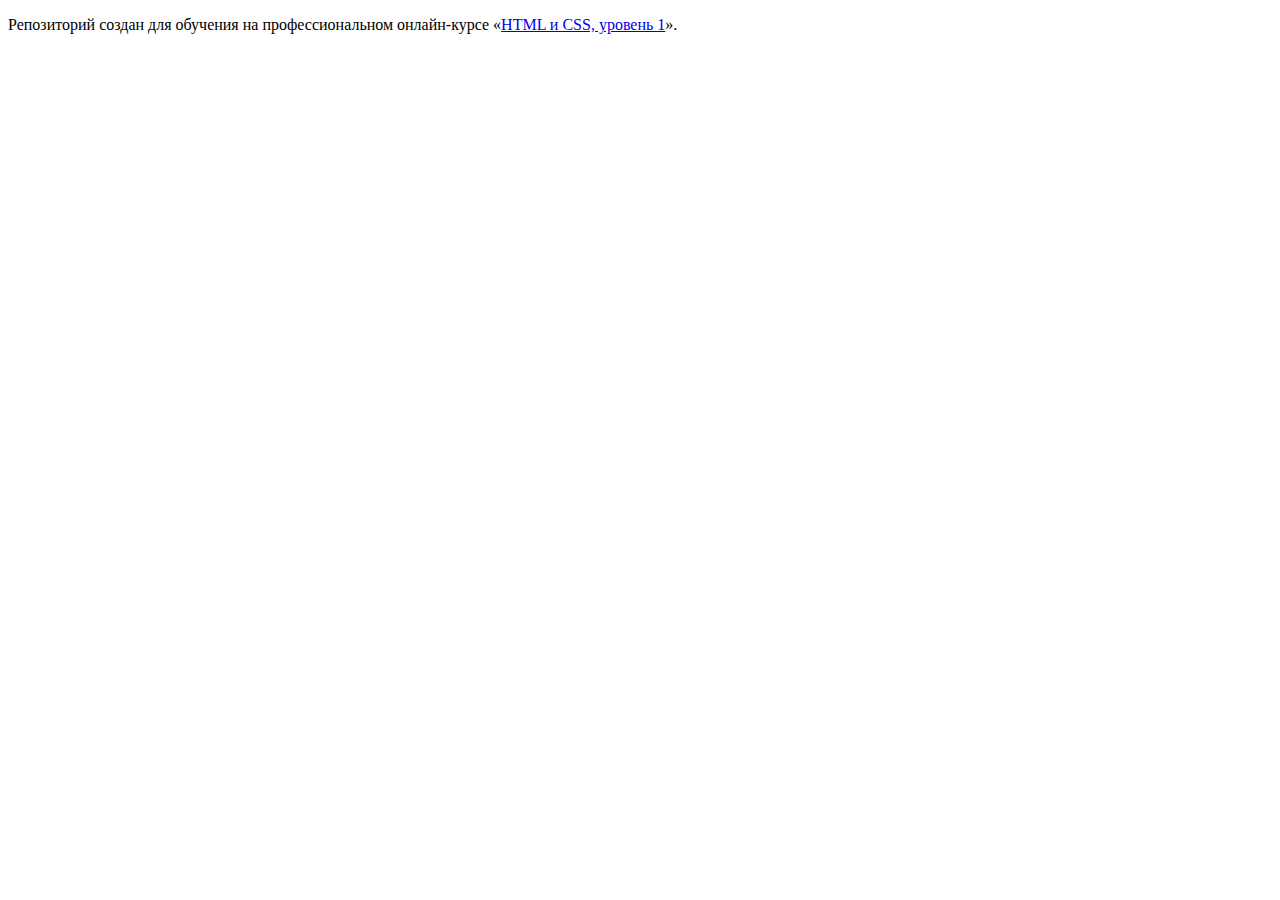
==== index.html @ 408b5caf ":hatching_chick:" ====
<!DOCTYPE html>
<html lang="ru">
  <head>
    <meta charset="utf-8">
    <title>HTML Academy: Глейси</title>
  </head>
  <body>

    <p>Репозиторий создан для обучения на профессиональном онлайн‑курсе «<a href="https://htmlacademy.ru/intensive/htmlcss">HTML и CSS, уровень 1</a>».</p>

  </body>
</html>
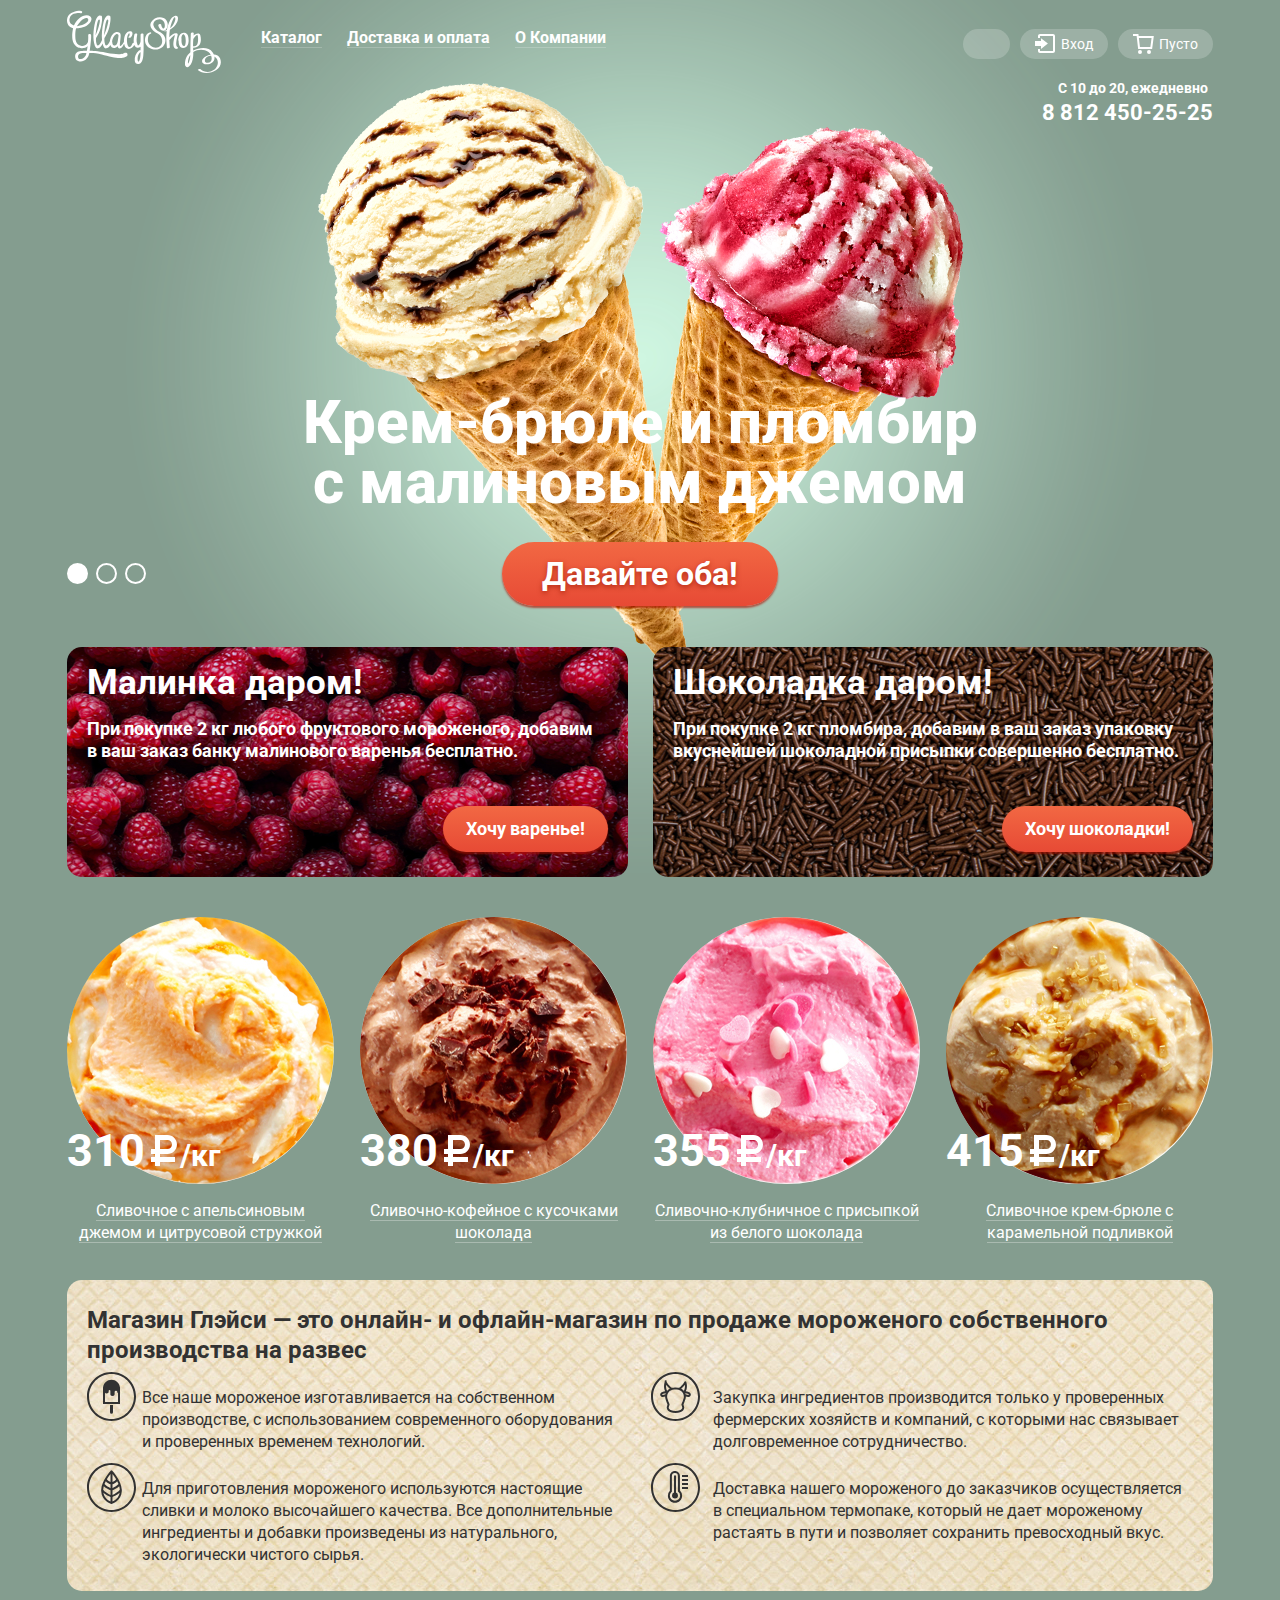
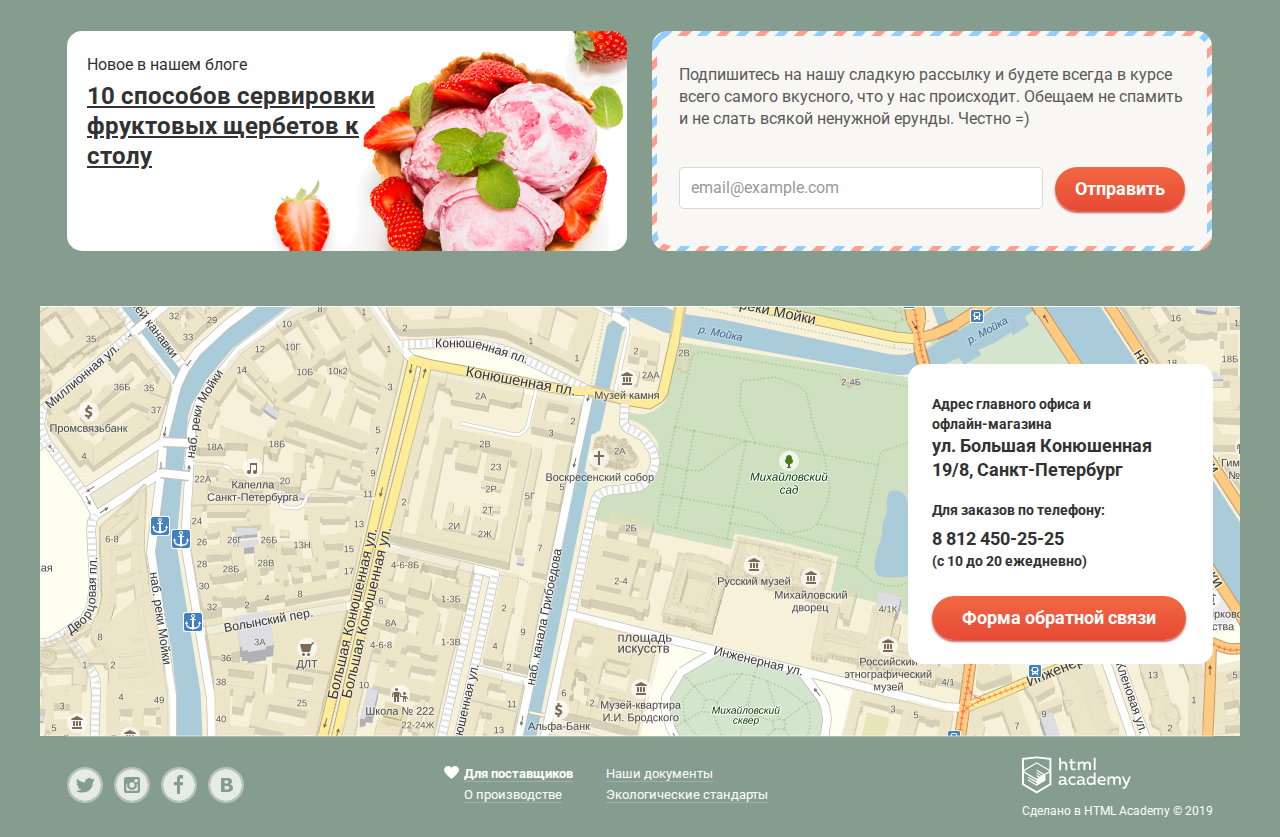
==== commit 79c42450: "Разметка и первичная стилизация главной страницы" ====
--- a/index.html
+++ b/index.html
@@ -3,10 +3,195 @@
   <head>
     <meta charset="utf-8">
     <title>HTML Academy: Глейси</title>
+    <link href="https://fonts.googleapis.com/css?family=Roboto:400,700&display=swap&subset=cyrillic-ext" rel="stylesheet">
+    <link href="css/normalize.css" rel="stylesheet">
+    <link href="css/style.css" rel="stylesheet">
   </head>
   <body>
-
-    <p>Репозиторий создан для обучения на профессиональном онлайн‑курсе «<a href="https://htmlacademy.ru/intensive/htmlcss">HTML и CSS, уровень 1</a>».</p>
-
+    <input class="visually-hidden" type="radio" id="product-1" name="toggle" checked>
+    <input class="visually-hidden" type="radio" id="product-2" name="toggle">
+    <input class="visually-hidden" type="radio" id="product-3" name="toggle">
+    <div class="site-wrapper">
+      <div class="container">
+        <header class="header">
+          <a href="#"><img src="img/logo.svg" width="154" height="64" alt="gllacy shop logo"></a>
+          <nav class="main-navigation">
+            <div class="menu-navigation">
+            <ul class="menu">
+              <li><a href="catalog.html">Каталог</a></li>
+              <li><a href="delivery.html">Доставка и оплата</a></li>
+              <li><a href="about.html">О Компании</a></li>
+            </ul>
+            </div>
+            <div class="user-navigation">
+              <ul class="user">
+                <li class="search"><a href="search.html"><svg xmlns="http://www.w3.org/2000/svg" xmlns:xlink="http://www.w3.org/1999/xlink" width="17" height="17" viewBox="0 0 17 17" fill="#ffffff><path d="M16.958 15.527L11.75 10.32A6.455 6.455 0 0 0 13 6.5 6.5 6.5 0 1 0 6.5 13a6.465 6.465 0 0 0 3.839-1.263l5.205 5.204 1.414-1.414zM6.5 11C4.019 11 2 8.981 2 6.5S4.019 2 6.5 2 11 4.019 11 6.5 8.981 11 6.5 11z"/></svg>
+                </a></li>
+                <li><a class="login" href="login.html"><svg xmlns="http://www.w3.org/2000/svg" xmlns:xlink="http://www.w3.org/1999/xlink" width="21" height="19" viewBox="0 0 21 19" fill="#ffffff"><path d="M6 14.875L12.917 9.5 6 4.125v2.917H-.042v4.917H6z"/><path d="M18 0H5C3.9 0 3 .9 3 2v2h2V2h13v15H5v-2H3v2c0 1.1.9 2 2 2h13c1.1 0 2-.9 2-2V2c0-1.1-.9-2-2-2z"/></svg>
+                  Вход</a></li>
+                <li><a class="cart" href="cart.html"><svg xmlns="http://www.w3.org/2000/svg" width="21" height="20" viewBox="0 0 21 20" fill="#ffffff"><path d="M5.657 2.031L5.422 0H0v2h3.64l1.5 13h13.988l1.699-12.969H5.657zM17.372 13H6.922L5.888 4.031h12.66L17.372 13z"/><circle cx="6.984" cy="18" r="2"/><circle cx="15.984" cy="18" r="2"/></svg>
+                  Пусто</a></li>
+              </ul>
+              <p class="header-time">C 10 до 20, ежедневно</p>
+              <a class="header-tel" href="tel:+78124502525">8 812 450-25-25</a>
+            </div>
+          </nav>
+        </header>
+        <main>
+        <section class="slider">
+          <h1 class="visually-hidden">Магазин мороженого</h1>
+          <div class="slider-controls">
+            <label for="product-1">Первый</label>
+            <label for="product-2">Второй</label>
+            <label for="product-3">Третий</label>
+          </div>
+          <ul class="slider-list">
+            <li class="slider-item slide" id="slide1">
+              <h3 class="slide-title">
+                Крем-брюле и пломбир с малиновым джемом
+              </h3>
+              <a class="button slider-button" href="#">Давайте оба!</a>
+            </li>
+            <li class="slider-item slide" id="slide2">
+              <h3 class="slide-title">
+                Шоколадный пломбир и лимонный сорбет
+              </h3>
+              <a class="button slider-button" href="#">Давайте оба!</a>
+            </li>
+            <li class="slider-item slide" id="slide3">
+              <h3 class="slide-title">
+                Пломбир с помадкой и клубничный щербет
+              </h3>
+              <a class="button slider-button" href="#">Давайте оба!</a>
+            </li>
+          </ul>
+        </section>
+          <section class="info-blocks">
+            <article class="block raspberry-promo">
+              <h2>Малинка даром!</h2>
+              <p>При покупке 2 кг любого фруктового мороженого, добавим в&nbsp;ваш заказ банку малинового варенья бесплатно.</p>
+              <a href="#" class="block-button">Хочу варенье!</a>
+            </article>
+            <article class="block chocolate-promo">
+              <h2>Шоколадка даром!</h2>
+              <p>При покупке 2 кг пломбира, добавим в&nbsp;ваш заказ упаковку вкуснейшей шоколадной присыпки совершенно бесплатно.</p>
+              <a href="#" class="block-button">Хочу шоколадки!</a>
+            </article>
+          </section>
+          <section>
+            <h2 class="visually-hidden">Популярное мороженое</h2>
+            <ul class="ice-card hits">
+              <li>
+                <img class="ice-cream" src="img/ice/orange.jpg" width="267" height="267" alt="Сливочное с апельсиновым джемом и цитрусовой стружкой">
+                <div class="item-price">
+                  <p class="price">310</p>
+                  <svg xmlns="http://www.w3.org/2000/svg" width="31" height="36" viewBox="0 0 31 36"><path fill="#ffffff" d="M11 21h7.451c5.247 0 9.5-4.253 9.5-9.5S23.698 2 18.451 2H6v14H2v5h4v3H2v5h4v4h5v-4h15v-5H11v-3zm0-14h7.451v-.03a4.53 4.53 0 0 1 0 9.06V16H11V7z"/></svg>
+                  <p class="measure">/кг</p>
+                </div>
+                <a href="orange.html">Сливочное с апельсиновым джемом и цитрусовой стружкой</a>
+              </li>
+              <li>
+                <img class="ice-cream" src="img/ice/chocolate.jpg" width="267" height="267" alt="Сливочно-кофейное с кусочками шоколада">
+                <div class="item-price">
+                  <p class="price">380</p>
+                  <svg xmlns="http://www.w3.org/2000/svg" width="31" height="36" viewBox="0 0 31 36"><path fill="#ffffff" d="M11 21h7.451c5.247 0 9.5-4.253 9.5-9.5S23.698 2 18.451 2H6v14H2v5h4v3H2v5h4v4h5v-4h15v-5H11v-3zm0-14h7.451v-.03a4.53 4.53 0 0 1 0 9.06V16H11V7z"/></svg>
+                  <p class="measure">/кг</p>
+                </div>
+                <a href="chocolate.html">Сливочно-кофейное с кусочками шоколада</a> 
+              </li>
+              <li>
+                <img class="ice-cream" src="img/ice/strawberry.jpg" width="267" height="267" alt="Сливочно-клубничное с присыпкой из белого шоколада">
+                <div class="item-price">
+                  <p class="price">355</p>
+                  <svg xmlns="http://www.w3.org/2000/svg" width="31" height="36" viewBox="0 0 31 36"><path fill="#ffffff" d="M11 21h7.451c5.247 0 9.5-4.253 9.5-9.5S23.698 2 18.451 2H6v14H2v5h4v3H2v5h4v4h5v-4h15v-5H11v-3zm0-14h7.451v-.03a4.53 4.53 0 0 1 0 9.06V16H11V7z"/></svg>
+                  <p class="measure">/кг</p>
+                </div>
+                <a href="strawberry.html">Сливочно-клубничное с присыпкой из белого шоколада</a>
+              </li>
+              <li>
+                <img class="ice-cream" src="img/ice/caramel.jpg" width="267" height="267" alt="Сливочное крем-брюле с карамельной подливкой">
+                <div class="item-price">
+                  <p class="price">415</p>
+                  <svg xmlns="http://www.w3.org/2000/svg" width="31" height="36" viewBox="0 0 31 36"><path fill="#ffffff" d="M11 21h7.451c5.247 0 9.5-4.253 9.5-9.5S23.698 2 18.451 2H6v14H2v5h4v3H2v5h4v4h5v-4h15v-5H11v-3zm0-14h7.451v-.03a4.53 4.53 0 0 1 0 9.06V16H11V7z"/></svg>
+                  <p class="measure">/кг</p>
+                </div>
+                <a href="caramel.html">Сливочное крем-брюле с карамельной подливкой</a>
+              </li>
+            </ul>
+          </section>
+          <section class="advantages">
+            <h2>Магазин Глэйси — это онлайн- и офлайн-магазин по продаже мороженого собственного производства на развес</h2>
+              <p class="production">Все наше мороженое изготавливается на собственном производстве, с использованием современного оборудования и&nbsp;проверенных временем технологий.</p>
+              <p class="farm">Закупка ингредиентов производится только у проверенных фермерских хозяйств и компаний, с которыми нас связывает долговременное сотрудничество.</p>
+              <p class="eco">Для приготовления мороженого используются настоящие сливки и молоко высочайшего качества. Все дополнительные ингредиенты и добавки произведены из натурального, экологически чистого сырья.</p>
+              <p class="delivery">Доставка нашего мороженого до заказчиков осуществляется в&nbsp;специальном термопаке, который не дает мороженому растаять в пути и позволяет сохранить превосходный вкус.</p>
+          </section>
+          <section class="info-blocks">
+            <article class="block service">
+              <p>Новое в нашем блоге</p>
+              <a href="how-to-serve.html">10 способов сервировки фруктовых щербетов к столу</a>
+            </article>
+            <article class="block mailing">
+              <div class="inner-mailing">
+                <p>Подпишитесь на нашу сладкую рассылку и будете всегда в курсе всего самого вкусного, что у нас происходит. Обещаем не спамить и не слать всякой ненужной ерунды. Честно =)</p>
+                <form class="mailing-form">
+                  <label for="email">
+                  <input id="email" placeholder="email@example.com" type="text" name="email">
+                  </label>
+                  <button class="mailing-button" type="submit">Отправить</button>
+                </form>
+              </div>
+            </article>
+          </section>
+          <section class="map-section">
+            <img class="map" src="img/map.jpg" width="1200" height="430" alt="Карта">
+            <div class="feedback">
+              <p class="contacts-info">Адрес главного офиса и офлайн-магазина</p>
+              <p class="contacts address">ул. Большая Конюшенная<br>19/8, Санкт-Петербург</p>
+              <p class="contacts-info"> Для заказов по телефону:</p>
+              <p class="contacts tel">8 812 450-25-25</p>
+              <p class="contacts-info time">(с 10 до 20 ежедневно)</p>
+              <button class="feedback-button" type="button">Форма обратной связи</button>
+            </div>
+          </section>
+        </main>
+        <footer class="footer">
+          <div class="footer-social">
+            <ul class="social-icons">
+              <li>
+                <a href="twitter.com/gllacy">
+                <svg xmlns="http://www.w3.org/2000/svg" width="32" height="32" viewBox="0 0 32 32"><path fill="#FFF" d="M16 0C7.164 0 0 7.164 0 16c0 8.837 7.164 16 16 16 8.837 0 16-7.163 16-16 0-8.836-7.163-16-16-16zm7.944 12.809c-.251 6.516-3.463 10.832-10.992 10.702h-.486c-.447 0-4.543-.443-5.344-1.823 2.479.19 4.247-.406 5.12-1.136-1.048-.289-2.923-.461-3.251-2.848.384.104.618.221 1.299.113-1.307-.824-2.758-1.519-2.679-3.643.311.317 1.164.518 1.46.457-.768-.233-2.149-3.244-.974-4.781 1.984 1.79 4.075 3.482 7.804 3.643.227-2.214 1.24-3.699 3.168-4.325 1.84-.479 3.255.26 3.901 1.138.737-.224 1.453-.466 2.193-.685-.004.833-.569 1.463-.935 1.709.747.165 1.423-.475 1.423-.475-.184.963-1.094 1.725-1.707 1.954z"/></svg>
+                </a></li>
+              <li>
+                <a href="instagram.com/gllacy">
+                <svg xmlns="http://www.w3.org/2000/svg" width="32" height="32" viewBox="0 0 32 32" fill="#FFF"><path d="M20.916 16a4.938 4.938 0 1 1-9.877 0c0-.394.051-.773.138-1.14h-.897v6.838h11.396V14.86h-.897c.086.367.137.746.137 1.14z"/><path d="M15.978 18.659c1.466 0 2.659-1.193 2.659-2.659s-1.193-2.659-2.659-2.659c-1.466 0-2.659 1.193-2.659 2.659s1.192 2.659 2.659 2.659zM18.637 10.302h3.039v3.039h-3.039z"/><path d="M16 0C7.164 0 0 7.164 0 16c0 8.837 7.164 16 16 16 8.837 0 16-7.163 16-16 0-8.836-7.163-16-16-16zm7.955 21.698a2.285 2.285 0 0 1-2.279 2.279H10.279A2.285 2.285 0 0 1 8 21.698V10.302a2.286 2.286 0 0 1 2.279-2.279h11.396a2.286 2.286 0 0 1 2.279 2.279v11.396z"/></svg>
+                </a></li>
+              <li>
+                <a href="facebook.com/gllacy">
+                <svg xmlns="http://www.w3.org/2000/svg" width="32" height="32" viewBox="0 0 32 32"><path fill="#FFF" d="M16 0C7.164 0 0 7.163 0 16s7.164 16 16 16c8.837 0 16-7.164 16-16S24.837 0 16 0zm4.062 9.455h-3.021v3.444h3.021v3.445h-3.021v8.61H14.02v-8.61H11v-3.445h3.021V9.455c0-1.902 1.353-3.445 3.021-3.445h3.021v3.445z"/></svg>
+                </a></li>
+              <li>
+                <a href="vk.com/c/gllacy">
+                <svg xmlns="http://www.w3.org/2000/svg" width="32" height="32" viewBox="0 0 32 32"><g fill="#FFF"><path d="M16.637 14.495c.402-.019.719-.082.951-.188.326-.145.54-.33.641-.559.101-.229.15-.496.15-.797 0-.232-.058-.465-.174-.697-.116-.232-.322-.405-.617-.517-.264-.1-.592-.155-.984-.165a76.242 76.242 0 0 0-1.652-.014h-.339v2.965h.565c.571 0 1.057-.009 1.459-.028zM18.118 17.084c-.282-.081-.672-.125-1.166-.132a127.97 127.97 0 0 0-1.55-.009h-.79v3.493h.264c1.014 0 1.74-.003 2.18-.009a3.2 3.2 0 0 0 1.212-.245c.377-.157.633-.364.774-.625s.214-.562.214-.9c0-.446-.088-.788-.261-1.03-.17-.241-.464-.423-.877-.543z"/><path d="M16 0C7.164 0 0 7.164 0 16c0 8.837 7.164 16 16 16 8.837 0 16-7.163 16-16 0-8.836-7.163-16-16-16zm6.602 20.531a3.73 3.73 0 0 1-1.124 1.327c-.552.415-1.161.71-1.823.886s-1.501.264-2.519.264h-6.121V8.987h5.443c1.13 0 1.957.038 2.48.113a5.126 5.126 0 0 1 1.561.5c.533.27.929.632 1.189 1.087.26.455.392.975.392 1.558 0 .678-.179 1.278-.536 1.795-.358.518-.863.92-1.517 1.208v.075c.917.182 1.642.559 2.179 1.13.537.571.807 1.325.807 2.261 0 .678-.138 1.283-.411 1.817z"/></g></svg>
+                </a></li>
+            </ul>
+          </div>
+          <div class="footer-menu">
+            <ul>
+              <li><a class="favourite" href="for-suppliers.html">Для поставщиков</a></li>
+              <li><a href="documents.html">Наши документы</a></li>
+              <li><a href="production.html">О производстве</a></li>
+              <li><a href="standards.html">Экологические стандарты</a></li>
+            </ul>
+          </div>
+          <div class="footer-copyright">
+            <a href="https://htmlacademy.ru/intensive/htmlcss">
+              <svg id="Layer_1" data-name="Layer 1" xmlns="http://www.w3.org/2000/svg" width="109" height="38" viewBox="0 0 108.08 36.85"><title>logo-htmlacademy-small1</title><path d="M44.61,26.88a2,2,0,0,0,.55-0.1v1.33a3.25,3.25,0,0,1-1.18.21,1.67,1.67,0,0,1-1.67-1,4.84,4.84,0,0,1-3.14,1.08c-1.51,0-2.91-.83-2.91-2.55,0-2.13,2-2.79,3.71-2.79a11.08,11.08,0,0,1,2.17.25v-0.3c0-1-.76-1.77-2.19-1.77a7.42,7.42,0,0,0-3,.64v-1.7a10.21,10.21,0,0,1,3.19-.55c2.36,0,3.81,1.12,3.81,3.65v3a0.54,0.54,0,0,0,.49.59h0.17Zm-6.44-1.13A1.35,1.35,0,0,0,39.63,27h0.11a3.39,3.39,0,0,0,2.41-1V24.58a9.72,9.72,0,0,0-1.81-.21c-1,0-2.16.33-2.16,1.38h0Zm12.36-6.11a5,5,0,0,1,2.57.64V22a4.08,4.08,0,0,0-2.3-.7,2.75,2.75,0,1,0,0,5.49,5,5,0,0,0,2.43-.64v1.71a6.27,6.27,0,0,1-2.76.57A4.21,4.21,0,0,1,46,24.51q0-.21,0-0.41a4.32,4.32,0,0,1,4.18-4.46h0.38Zm12.17,7.24a2,2,0,0,0,.55-0.1v1.33a3.25,3.25,0,0,1-1.18.21,1.67,1.67,0,0,1-1.67-1,4.84,4.84,0,0,1-3.14,1.08c-1.51,0-2.91-.83-2.91-2.55,0-2.13,2-2.79,3.71-2.79a11.08,11.08,0,0,1,2.17.25v-0.3c0-1-.76-1.77-2.19-1.77a7.42,7.42,0,0,0-3,.64v-1.7a10.21,10.21,0,0,1,3.19-.55c2.36,0,3.81,1.12,3.81,3.65v3a0.54,0.54,0,0,0,.49.59h0.17Zm-6.44-1.13A1.35,1.35,0,0,0,57.73,27h0.11a3.39,3.39,0,0,0,2.41-1V24.58a9.72,9.72,0,0,0-1.81-.21c-1.06,0-2.16.33-2.16,1.38h0ZM73,16V28.2H71.35V26.88a3.88,3.88,0,0,1-3.19,1.54,4.4,4.4,0,0,1,0-8.78,3.81,3.81,0,0,1,3,1.3V16H73Zm-4.53,5.22a2.76,2.76,0,1,0,0,5.52A2.86,2.86,0,0,0,71.15,25V23A2.91,2.91,0,0,0,68.49,21.27ZM79,19.64c3.31,0,4.46,2.68,3.92,5.09H76.7c0.21,1.5,1.67,2.11,3.19,2.11a6.11,6.11,0,0,0,2.64-.59v1.6a7.14,7.14,0,0,1-3,.57C77,28.42,74.78,27,74.78,24a4.18,4.18,0,0,1,4-4.39H79Zm0.09,1.54a2.28,2.28,0,0,0-2.44,2.1v0.06H81.3A2,2,0,0,0,79.13,21.18Zm5.73,7V19.87h1.65v1a3.81,3.81,0,0,1,2.78-1.27A2.86,2.86,0,0,1,91.89,21a4.12,4.12,0,0,1,2.91-1.33A3.06,3.06,0,0,1,98,23V28.2h-1.9V23.05a1.59,1.59,0,0,0-1.42-1.75H94.42a2.8,2.8,0,0,0-2.07,1.12V28.2h-1.9V23.05A1.59,1.59,0,0,0,89,21.31H88.8a3,3,0,0,0-2.21,1.29v5.63H84.86Zm21.31-8.33h1.9l-3.91,9.46c-0.9,2.17-2.09,2.86-3.35,2.86a4.76,4.76,0,0,1-1.1-.14V30.46a2.86,2.86,0,0,0,.85.12c0.9,0,1.58-.64,2.07-1.9l0.17-.42-4-8.4h2l2.86,6.29ZM38.73,1.46V6.22a3.81,3.81,0,0,1,2.7-1.14,3.25,3.25,0,0,1,3.44,3.4v5.15H43V8.72a1.81,1.81,0,0,0-1.61-2h-0.3a2.93,2.93,0,0,0-2.32,1.39v5.52h-1.9V1.46h1.9ZM49.94,2.31v3h3V6.91h-3v3.81c0,1.1.5,1.46,1.58,1.46a4.49,4.49,0,0,0,1.69-.33v1.6A6.8,6.8,0,0,1,51,13.8a2.55,2.55,0,0,1-2.86-2.74V6.89H46.58V5.26h1.5V2.74Zm5.4,11.31V5.28H57v1A3.81,3.81,0,0,1,59.77,5a2.86,2.86,0,0,1,2.6,1.33A4.12,4.12,0,0,1,65.28,5,3.06,3.06,0,0,1,68.44,8.4v5.21h-1.9V8.46a1.59,1.59,0,0,0-1.42-1.75H64.89a2.8,2.8,0,0,0-2.07,1.12v5.78h-1.9V8.46A1.59,1.59,0,0,0,59.5,6.71H59.27A3,3,0,0,0,57.06,8v5.63H55.34ZM71.17,1.45H73V13.6H71.17V1.45ZM14.71,0H14.55L0,1.54V28.21l14.55,8.66,14.55-8.66V1.54Zm12.5,27.1L14.55,34.64,1.9,27.12V16.18l12.59,7.5V25L5.86,19.9v1.31l8.68,5.21v1.39L5.87,22.65V24l8.68,5.21,8.75-5.24V18.31L27.2,16V27.12Zm0-12.53-3.48,2-1.6,1L14.51,13v1.31L21,18.23H21l-0.14.09-1,.54-5.37-3.2V17l4.24,2.52-1,.67-3.2-1.9v1.31l2.1,1.24L14.5,22.1,2,14.65,14.51,7.11Zm0-1.32L14.49,5.76,1.91,13.25v-10L14.56,1.92,27.21,3.25v10h0Z" transform="translate(0 -0.02)" fill="#fff"/></svg>
+            </a>
+            <p>Сделано в HTML Academy © 2019</p>
+          </div>
+        </footer>
+      </div>
+    </div>
   </body>
 </html>
--- a/css/style.css
+++ b/css/style.css
@@ -0,0 +1,624 @@
+body {
+    margin: 0;
+    padding: 0;
+    font-family: "Roboto", Arial, sans-serif;
+    font-size: 16px;
+    line-height: 18px;
+    font-weight: 400;
+    color: #ffffff;
+    box-sizing: border-box;
+}
+.visually-hidden {
+    position: absolute;
+    clip: rect(0 0 0 0);
+    width: 1px;
+    height: 1px;
+    margin: -1px;
+}
+a {
+    text-decoration: none;
+}
+.site-wrapper {
+    box-sizing: border-box;
+    position: relative;
+    min-width: 1200px;
+    margin: 0 auto;
+    padding: 0 27px;
+    background-color: #849d8f;
+    background-image: url("../img/main-ice.png");
+    background-repeat: no-repeat;
+    background-position: top center;
+    transition: background-image 0.5s ease, background-color 0.5s ease;
+}
+.site-wrapper::before,
+.site-wrapper::after {
+  content: "";
+  visibility: hidden;
+}
+
+.site-wrapper::before {
+  background-image: url("img/second-ice.png");
+}
+
+.site-wrapper::after {
+  background-image: url("img/third-ice.png");
+}
+/* Слайдер */
+.container {
+    width: 1146px;
+    margin: 0 auto;
+    padding: 0 20px;
+}
+.slider {
+    position: relative;
+    padding-top: 265px;
+    padding-bottom: 41px;
+    text-align: center;
+    color: #ffffff;
+}
+.slider-list {
+    margin: 0;
+    padding: 0;
+    list-style: none;
+}
+.slide-title {
+    width: 700px;
+    margin: 0 auto;
+    margin-bottom: 29px;
+    font-size: 60px;
+    line-height: 60px;
+    font-weight: 800;
+}
+.slider-button {
+    vertical-align: top;
+    display: inline-block;
+    font-size: 32px;
+    line-height: 44px;
+    font-weight: bold;
+    text-align: center;
+    color: #ffffff;
+    text-decoration: none;
+    text-shadow: 0 2px 5px rgba(160, 32, 11, 0.76);
+    background: #f26843;
+    background: linear-gradient(#F26843, #E74A35);
+    border: none;
+    border-radius: 50px;
+    padding: 10px 40px;
+    box-shadow: 0 2px 2px rgba(172, 16, 0, 0.64);
+    cursor: pointer;
+}
+.slider-button:hover,
+.slider-button:focus {
+    background: linear-gradient(to bottom, #f58669 0%, #ec6f5e 100%);
+    box-shadow: 0 2px 2px rgba(172, 16, 0, 1);
+}
+.slider-button:active {
+    background: linear-gradient(to bottom, #d84732 0%, #e1613e 100%);
+    box-shadow: inset 0 2px 2px rgba(172, 16, 0, 1);
+}
+.slider-controls {
+    position: absolute;
+    bottom: 63px;
+    left: 0;
+    z-index: 20;    
+    font-size: 0;
+}
+.slider-controls label {
+    display: inline-block;
+    width: 17px;
+    height: 17px;
+    margin-right: 8px;
+    vertical-align: top;
+    background-color: transparent;
+    border: 2px solid #ffffff;
+    border-radius: 50%;
+    cursor: pointer;
+}
+.slide {
+    display: none;
+}
+#product-1:checked ~ .site-wrapper #slide1,
+#product-2:checked ~ .site-wrapper #slide2,
+#product-3:checked ~ .site-wrapper #slide3 {
+  display: block;
+}
+#product-1:checked ~ .site-wrapper label[for="product-1"],
+#product-2:checked ~ .site-wrapper label[for="product-2"],
+#product-3:checked ~ .site-wrapper label[for="product-3"] {
+  background-color: #ffffff;
+}
+#product-1:checked ~ .site-wrapper {
+    background-color: #849d8f;
+    background-image: url("../img/main-ice.png");
+}
+  
+#product-2:checked ~ .site-wrapper {
+    background-color: #8996a6;
+    background-image: url("../img/second-ice.png");
+}
+  
+#product-3:checked ~ .site-wrapper {
+    background-color: #9d8b84;
+    background-image: url("../img/third-ice.png");
+}
+/*Шапка*/
+.header {
+    display: flex;
+    min-height: 118px;
+    padding-top: 10px;
+}
+.main-navigation {
+    display: flex;
+    width: 100%;
+    font-weight: bold;
+    padding-top: 3px;
+}
+.menu,
+.user {
+    display: flex;
+    list-style: none;
+}
+.user-navigation {
+    display: flex;
+    margin-left: auto;
+    flex-direction: column;
+    align-items: flex-end;
+}
+.menu li {
+    margin-right: 25px;
+}
+.menu a {
+    color: #ffffff;
+    border-bottom: 1px solid rgba(255, 255, 255, 0.2);
+}
+.user a {
+    display: flex;
+    align-items: center;
+    color: #ffffff;
+}
+.user li {
+    font-weight: normal;
+    font-size: 14px;
+    line-height: 16px;
+    background-color: rgba(255, 255, 255, 0.2);
+    padding: 5px 15px;
+    border-radius: 20px;
+    margin-left: 10px;
+}
+.search li {
+    padding: 7px;
+}
+.cart svg,
+.login svg {
+    padding-right: 5px;
+}
+.header-time {
+    font-size: 14px;
+    line-height: 16px;
+    margin: 5px;
+}
+.header-tel {
+    color: #ffffff;
+    font-size: 22px;
+    line-height: 24px;
+}
+
+/*Содержимое*/
+.info-blocks {
+    display: flex;
+    margin-bottom: 40px;
+}
+.block {
+    position: relative;
+    width: 560px;
+    min-height: 195px;
+    border-radius: 15px;
+}
+.block:not(:last-child) {
+    margin-right: 25px;
+}
+.raspberry-promo,
+.chocolate-promo {
+    font-size: 18px;
+    line-height: 22px;
+    font-weight: bold;
+    padding: 20px;
+    padding-top: 15px;
+}
+.raspberry-promo h2,
+.chocolate-promo h2 {
+    font-size: 35px;
+    line-height: 41px;
+    margin-top: 0;
+    margin-bottom: 15px;
+}
+.raspberry-promo {
+    background: url("../img/bg-raspberry.jpg") no-repeat center;
+}
+.chocolate-promo {
+    background: url("../img/bg-chocolate.jpg") no-repeat center;
+}
+.raspberry-promo p,
+.chocolate-promo p {
+    margin-top: 0;
+}
+.block-button {
+    position: absolute;
+    display: inline-block;
+    right: 20px;
+    bottom: 25px;
+    font-size: 18px;
+    line-height: 24px;
+    color: #ffffff;
+    background: linear-gradient(#F26843, #E74A35);
+    border: none;
+    border-radius: 50px;
+    padding: 11px 23px;
+    box-shadow: 0 2px 2px rgba(172, 16, 0, 0.64);
+}
+.mailing-button {
+    font-size: 18px;
+    line-height: 24px;
+    font-weight: bold;
+    color: #ffffff;
+    background: linear-gradient(#F26843, #E74A35);
+    border: none;
+    border-radius: 50px;
+    padding: 10px 20px;
+    box-shadow: 0 2px 2px rgba(172, 16, 0, 0.64);   
+}
+.block-button:hover,
+.block-button:focus,
+.mailing-button:hover,
+.mailing-button:focus {
+    background: linear-gradient(rgba(255, 255, 255, 0.2), rgba(255, 255, 255, 0.2)),
+    linear-gradient(#E74A35, #F26843);
+    box-shadow: 0px 2px 2px #AC1000;
+}
+.block-button:active,
+.mailing-button:active {
+    background: linear-gradient(rgba(0, 0, 0, 0.07), rgba(0, 0, 0, 0.07)), 
+    linear-gradient(0deg, #F26843 0%, #E74A35 100%);;
+    box-shadow: inset 0px 2px 2px #942718;
+}
+.advantages {
+    display: flex;
+    justify-content: space-between;
+    flex-wrap: wrap;
+    width: 100%;
+    min-height: 305px;
+    background: url("../img/bg-waffle.jpg") center;
+    color: #323232;
+    border-radius: 15px;
+    padding: 25px 20px;
+    margin-bottom: 40px;
+    box-sizing: border-box;
+}
+.advantages h2 {
+    font-size: 24px;
+    line-height: 30px;
+    margin: 0;
+    margin-bottom: 22px;
+}
+.advantages p {
+    position: relative;
+    font-size: 16px;
+    line-height: 22px;
+    width: 480px;
+    padding-left: 55px;
+    margin: 0;
+    margin-bottom: 25px;
+}
+.advantages p:nth-last-child(1),
+.advantages p:nth-last-child(2) {
+    margin: 0;
+}
+.production::before {
+    position: absolute;
+    content: "";
+    background-image: url("../img/ice-cream.svg");
+    background-repeat: no-repeat;
+    width: 49px;
+    height: 49px;
+    left: 0;
+    top: -15px;
+}
+.eco::before {
+    position: absolute;
+    content: "";
+    background-image: url("../img/eco.svg");
+    background-repeat: no-repeat;
+    width: 49px;
+    height: 49px;
+    left: 0;
+    top: -15px;
+}
+.farm::before {
+    position: absolute;
+    content: "";
+    background-image: url("../img/cow.svg");
+    background-repeat: no-repeat;
+    width: 49px;
+    height: 49px;
+    left: -7px;
+    top: -15px;
+}
+.delivery::before {
+    position: absolute;
+    content: "";
+    background-image: url("../img/thermometer.svg");
+    background-repeat: no-repeat;
+    width: 49px;
+    height: 49px;
+    left: -7px;
+    top: -15px;
+}
+.service { 
+    box-sizing: border-box;
+    background: url("../img/bg-strawberry.jpg") no-repeat; 
+    background-position: -27px -225px;
+    background-color: #ffffff;
+    color: #323232;
+    padding: 25px 20px;
+    min-height: 220px;
+}
+.service p {
+    margin: 0;
+    margin-bottom: 7px;
+}
+.service a {
+    display: inline-block;
+    width: 300px;
+    font-size: 24px;
+    line-height: 30px;
+    font-weight: bold;
+    color: #323232;
+    text-decoration: underline;
+}
+.service a:hover,
+.service a:focus,
+.service a:active,
+.ice-card a:hover,
+.ice-card a:active,
+.ice-card a:focus {
+    color: #FFBC9E;
+    border-bottom: 1px solid rgba(249, 172, 159, 0.3);
+}
+.mailing {
+    position: relative;
+    color: #5a5a5a;
+    background-color: #F8F7F4;
+    background: url("../img/bg-post.png") no-repeat;
+    border-radius: 15px;
+    min-height: 220px;
+}
+.inner-mailing {
+    box-sizing: border-box;
+    position: absolute;
+    background-color: #F8F7F4;
+    margin: 5px;
+    border-radius: 15px;
+    min-height: 210px;
+    padding: 28px 22px;
+}
+.inner-mailing p {
+    margin: 0;
+    line-height: 22px;
+}
+.mailing-form {
+    display: flex;
+    justify-content: space-between;
+    margin-top: 37px;
+}
+.mailing-form input {
+    color: #323232;
+    font-weight: bold;
+    padding: 12px;
+    width: 340px;
+    border-radius: 5px;
+    border: none;
+    box-shadow: inset 0 0 0 1px rgba(178, 178, 178, 0.52);
+}
+.mailing-form input:hover {
+    border: none;
+    box-shadow: inset 0 0 0 2px rgba(154, 154, 154, 0.52);
+}
+.mailing-form input:focus,
+.mailing-form input:active {
+    border: none;
+    outline: none;
+    box-shadow: inset 0 0 0 2px rgba(46, 136, 228, 0.52);
+}
+input::-webkit-input-placeholder {
+    color: #999999;
+    font-weight: normal;
+}
+.map-section {
+    position: relative;
+    padding-top: 15px;
+}
+.map {
+    display: block;
+    position: relative;
+    padding: 0;
+    margin: 0;
+    left: 50%;
+    transform: translate(-50%);
+}
+.feedback {
+    box-sizing: border-box;
+    position: absolute;
+    right: 0;
+    top: 50%;
+    transform: translateY(-50%);
+    margin: 0;
+    width: 305px;
+    min-height: 300px;
+    padding: 12px 24px;
+    color: #323232;
+    background-color: #ffffff;
+    border-radius: 15px;
+    font-size: 14px;
+    line-height: 20px;
+    font-weight: bold;
+}
+.contacts {
+    font-size: 18px;
+    line-height: 24px;
+    margin: 0;
+    padding: 0;
+}
+.contacts-info {
+    width: 180px;
+    margin: 0;
+    padding: 0;
+    padding-top: 18px;
+}
+.tel {
+    padding-top: 7px;
+}
+.time {
+    padding-top: 0;
+}
+.feedback-button {
+    font-size: 18px;
+    line-height: 24px;
+    font-weight: bold;
+    color: #ffffff;
+    background: linear-gradient(#F26843, #E74A35);
+    border: none;
+    border-radius: 50px;
+    padding: 10px 30px;
+    margin-top: 25px;
+    box-shadow: 0 2px 2px rgba(172, 16, 0, 0.64);
+}
+.feedback-button:hover,
+.feedback-button:focus {
+    background: linear-gradient(rgba(255, 255, 255, 0.2), rgba(255, 255, 255, 0.2)),
+    linear-gradient(#E74A35, #F26843);
+    box-shadow: 0px 2px 2px #AC1000;
+}
+.feedback-button:active {
+    background: linear-gradient(rgba(0, 0, 0, 0.07), rgba(0, 0, 0, 0.07)), 
+    linear-gradient(0deg, #F26843 0%, #E74A35 100%);;
+    box-shadow: inset 0px 2px 2px #942718;
+}
+
+/* Каталог  */
+.ice-card {
+    list-style: none;
+    padding: 0;
+    margin: 0;
+    display: flex;
+    flex-wrap: wrap;
+    justify-content: space-between;
+}
+.ice-card a {
+    font-size: 16px;
+    line-height: 22px;
+    color: #ffffff;
+    border-bottom: 1px solid rgba(255, 255, 255, 0.3);
+}
+.ice-card li {
+    width: 267px;
+    text-align: center;
+}
+.ice-card img {
+    border-radius: 50%;
+    margin-bottom: 12px;
+}
+.hits li {
+    position: relative;
+    margin-bottom: 36px;
+}
+.item-price {
+    position: absolute;
+    display: flex;
+    align-items: baseline;
+    top: 180px;
+    left: 0;
+}
+.item-price svg {
+    align-self: center;
+}
+.price {
+    font-size: 45px;
+    font-weight: bold;
+    padding-right: 4px;
+}
+.measure {
+    font-size: 30px;
+    font-weight: bold;
+}
+/*Футер*/
+.footer {
+    min-height: 100px;
+    display: flex;
+    justify-content: space-between;
+    align-items: center;
+    border-top: 1px solid rgba(255, 255, 255, 0.3); 
+}
+.footer-social ul {
+    display: flex;
+    list-style: none;
+    padding: 0;
+    margin: 0;
+}
+.footer-social li {
+    margin-right: 11px;
+}
+.footer-social svg {
+    opacity: 0.8;
+    border: 2px solid rgba(255, 255, 255, 0.5);
+    border-radius: 50%;
+}
+.footer-menu { 
+    width: 350px;
+}
+.footer-menu ul {
+    display: flex;
+    flex-wrap: wrap;
+    list-style: none;
+    padding: 0;
+    margin: 0;
+}
+.footer-menu li {
+    min-width: 140px;
+    font-size: 13px;
+    line-height: 16px;
+    padding-right: 2px;
+    padding-bottom: 5px;
+}
+.footer-menu a {   
+    color: #ffffff;
+    border-bottom: 1px solid rgba(255, 255, 255, 0.2);
+}
+.footer-menu a:hover,
+.footer-menu a:active,
+.footer-menu a:focus {
+    color: #FFBC9E;
+    border-bottom: 1px solid rgba(249, 172, 159, 0.3);
+}
+.favourite {
+    position: relative;
+    font-weight: bold;
+}
+.favourite::before {
+    position: absolute;
+    content: "";
+    width: 15px;
+    height: 13px;
+    background: url("../img/heart.svg") no-repeat;
+    top: 0;
+    left: -20px;
+}
+.footer-copyright {
+    display: flex;
+    flex-direction: column;
+}
+.footer-copyright p {
+    font-size: 12px;
+    line-height: 16px;
+    margin: 0;
+    margin-top: 5px;
+}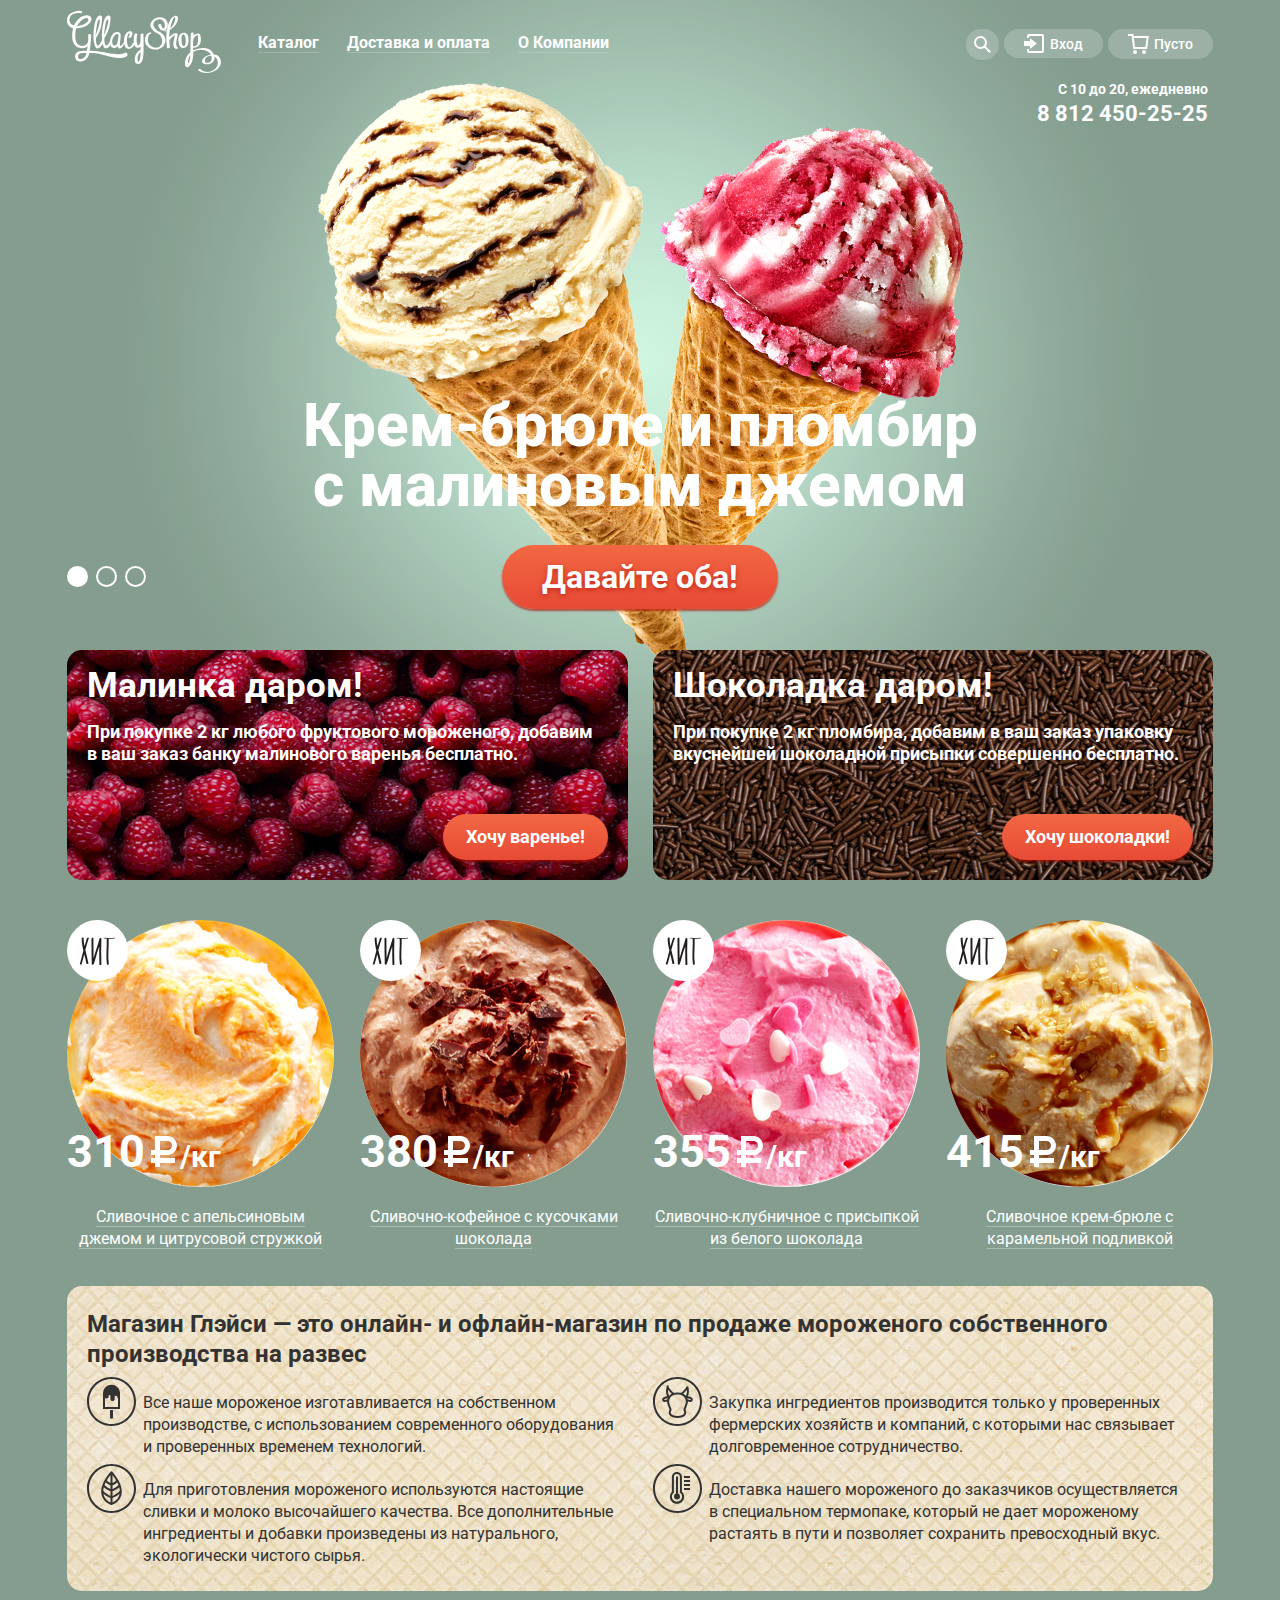
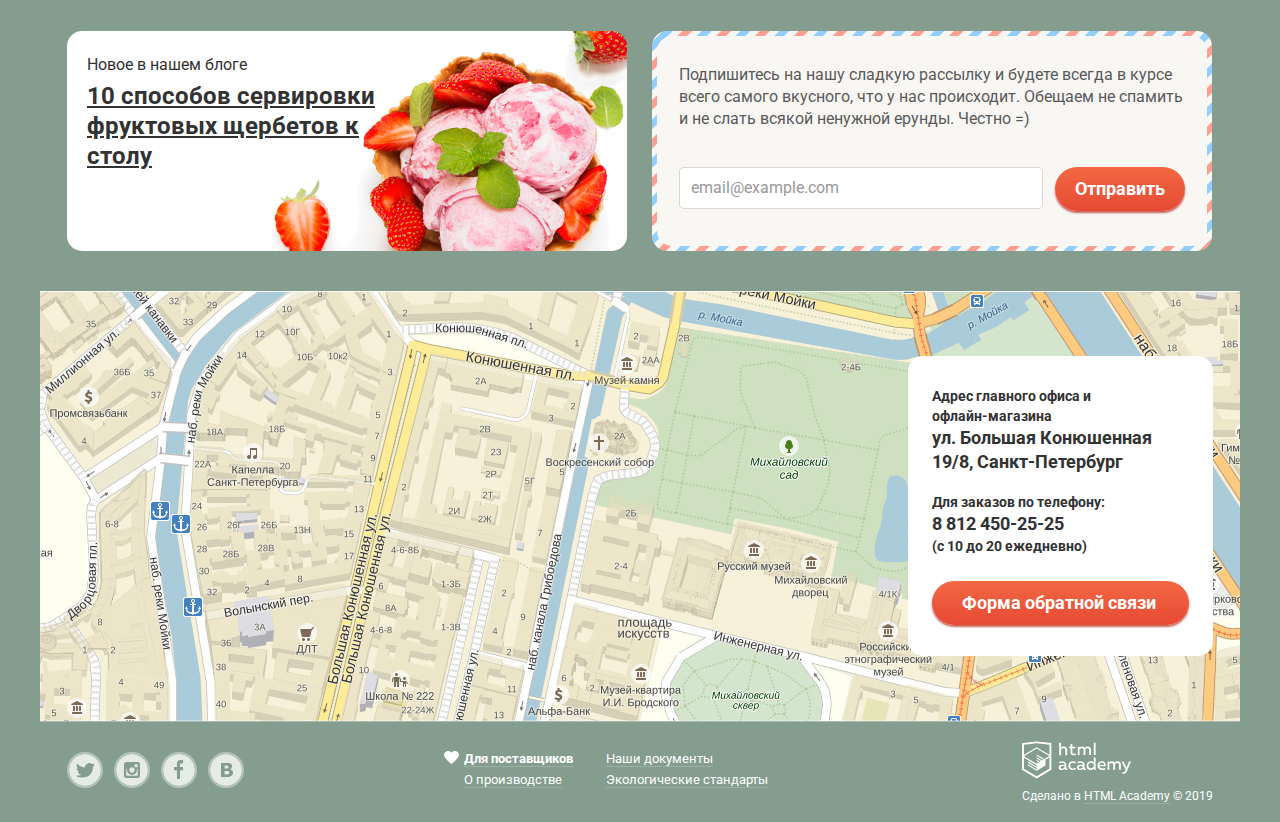
==== commit 724f2a92: "Разметка, оживление" ====
--- a/index.html
+++ b/index.html
@@ -14,26 +14,36 @@
     <div class="site-wrapper">
       <div class="container">
         <header class="header">
-          <a href="#"><img src="img/logo.svg" width="154" height="64" alt="gllacy shop logo"></a>
+          <a class="header-logo" href="#"><img src="img/logo.svg" width="154" height="64" alt="gllacy shop logo"></a>
           <nav class="main-navigation">
-            <div class="menu-navigation">
             <ul class="menu">
-              <li><a href="catalog.html">Каталог</a></li>
-              <li><a href="delivery.html">Доставка и оплата</a></li>
-              <li><a href="about.html">О Компании</a></li>
-            </ul>
-            </div>
+              <li class="menu-menu-item"><a href="catalog.html">Каталог</a>
+                <!--<ul class="submenu">
+                  <li><a href="#">Новинки</a></li>
+                  <li><a href="#">Сливочное</a></li>
+                  <li><a href="#">Щербеты</a></li>
+                  <li><a href="#">Фруктовый лед</a></li>
+                  <li><a href="#">Мелорин</a></li>
+                </ul>-->
+              </li>
+              <li class="menu-menu-item"><a href="delivery.html">Доставка и оплата</a></li>
+              <li class="menu-menu-item"><a href="about.html">О Компании</a></li>
+            </ul>
             <div class="user-navigation">
               <ul class="user">
-                <li class="search"><a href="search.html"><svg xmlns="http://www.w3.org/2000/svg" xmlns:xlink="http://www.w3.org/1999/xlink" width="17" height="17" viewBox="0 0 17 17" fill="#ffffff><path d="M16.958 15.527L11.75 10.32A6.455 6.455 0 0 0 13 6.5 6.5 6.5 0 1 0 6.5 13a6.465 6.465 0 0 0 3.839-1.263l5.205 5.204 1.414-1.414zM6.5 11C4.019 11 2 8.981 2 6.5S4.019 2 6.5 2 11 4.019 11 6.5 8.981 11 6.5 11z"/></svg>
-                </a></li>
-                <li><a class="login" href="login.html"><svg xmlns="http://www.w3.org/2000/svg" xmlns:xlink="http://www.w3.org/1999/xlink" width="21" height="19" viewBox="0 0 21 19" fill="#ffffff"><path d="M6 14.875L12.917 9.5 6 4.125v2.917H-.042v4.917H6z"/><path d="M18 0H5C3.9 0 3 .9 3 2v2h2V2h13v15H5v-2H3v2c0 1.1.9 2 2 2h13c1.1 0 2-.9 2-2V2c0-1.1-.9-2-2-2z"/></svg>
-                  Вход</a></li>
-                <li><a class="cart" href="cart.html"><svg xmlns="http://www.w3.org/2000/svg" width="21" height="20" viewBox="0 0 21 20" fill="#ffffff"><path d="M5.657 2.031L5.422 0H0v2h3.64l1.5 13h13.988l1.699-12.969H5.657zM17.372 13H6.922L5.888 4.031h12.66L17.372 13z"/><circle cx="6.984" cy="18" r="2"/><circle cx="15.984" cy="18" r="2"/></svg>
-                  Пусто</a></li>
+                <li><button class="user-menu-item search" type="button">
+                  <svg xmlns="http://www.w3.org/2000/svg" xmlns:xlink="http://www.w3.org/1999/xlink" width="17" height="17" viewBox="0 0 17 17"><path fill="#fff" d="M16.958 15.527L11.75 10.32A6.455 6.455 0 0 0 13 6.5 6.5 6.5 0 1 0 6.5 13a6.465 6.465 0 0 0 3.839-1.263l5.205 5.204 1.414-1.414zM6.5 11C4.019 11 2 8.981 2 6.5S4.019 2 6.5 2 11 4.019 11 6.5 8.981 11 6.5 11z"/></svg>
+                </button></li>
+                <li><button class="user-menu-item" type="button">
+                  <svg class="login-icon" xmlns="http://www.w3.org/2000/svg" xmlns:xlink="http://www.w3.org/1999/xlink" width="21" height="19" viewBox="0 0 21 19" fill="#ffffff"><path d="M6 14.875L12.917 9.5 6 4.125v2.917H-.042v4.917H6z"/><path d="M18 0H5C3.9 0 3 .9 3 2v2h2V2h13v15H5v-2H3v2c0 1.1.9 2 2 2h13c1.1 0 2-.9 2-2V2c0-1.1-.9-2-2-2z"/></svg>
+                  Вход</button></li>
+                <li><button class="user-menu-item" type="button">
+                  <svg class="cart-icon" xmlns="http://www.w3.org/2000/svg" fill="#ffffff" width="21" height="20" viewBox="0 0 21 20"><path d="M5.657 2.031L5.422 0H0v2h3.64l1.5 13h13.988l1.699-12.969H5.657zM17.372 13H6.922L5.888 4.031h12.66L17.372 13z"/><circle cx="6.984" cy="18" r="2"/><circle cx="15.984" cy="18" r="2"/></svg>
+                  Пусто</button></li>
               </ul>
-              <p class="header-time">C 10 до 20, ежедневно</p>
+              <p class="header-time">C 10 до 20, ежедневно
               <a class="header-tel" href="tel:+78124502525">8 812 450-25-25</a>
+              </p>
             </div>
           </nav>
         </header>
@@ -70,12 +80,12 @@
             <article class="block raspberry-promo">
               <h2>Малинка даром!</h2>
               <p>При покупке 2 кг любого фруктового мороженого, добавим в&nbsp;ваш заказ банку малинового варенья бесплатно.</p>
-              <a href="#" class="block-button">Хочу варенье!</a>
+              <a href="#" class="button block-button">Хочу варенье!</a>
             </article>
             <article class="block chocolate-promo">
               <h2>Шоколадка даром!</h2>
               <p>При покупке 2 кг пломбира, добавим в&nbsp;ваш заказ упаковку вкуснейшей шоколадной присыпки совершенно бесплатно.</p>
-              <a href="#" class="block-button">Хочу шоколадки!</a>
+              <a href="#" class="button block-button">Хочу шоколадки!</a>
             </article>
           </section>
           <section>
@@ -89,6 +99,9 @@
                   <p class="measure">/кг</p>
                 </div>
                 <a href="orange.html">Сливочное с апельсиновым джемом и цитрусовой стружкой</a>
+                <div class="quick-view">
+                  <button class="button quick-view-button">Быстрый просмотр</button>
+                </div>
               </li>
               <li>
                 <img class="ice-cream" src="img/ice/chocolate.jpg" width="267" height="267" alt="Сливочно-кофейное с кусочками шоколада">
@@ -98,6 +111,9 @@
                   <p class="measure">/кг</p>
                 </div>
                 <a href="chocolate.html">Сливочно-кофейное с кусочками шоколада</a> 
+                <div class="quick-view">
+                  <button class="button quick-view-button">Быстрый просмотр</button>
+                </div>
               </li>
               <li>
                 <img class="ice-cream" src="img/ice/strawberry.jpg" width="267" height="267" alt="Сливочно-клубничное с присыпкой из белого шоколада">
@@ -107,6 +123,9 @@
                   <p class="measure">/кг</p>
                 </div>
                 <a href="strawberry.html">Сливочно-клубничное с присыпкой из белого шоколада</a>
+                <div class="quick-view">
+                  <button class="button quick-view-button">Быстрый просмотр</button>
+                </div>
               </li>
               <li>
                 <img class="ice-cream" src="img/ice/caramel.jpg" width="267" height="267" alt="Сливочное крем-брюле с карамельной подливкой">
@@ -116,15 +135,32 @@
                   <p class="measure">/кг</p>
                 </div>
                 <a href="caramel.html">Сливочное крем-брюле с карамельной подливкой</a>
+                <div class="quick-view">
+                  <button class="button quick-view-button">Быстрый просмотр</button>
+                </div>
               </li>
             </ul>
           </section>
           <section class="advantages">
             <h2>Магазин Глэйси — это онлайн- и офлайн-магазин по продаже мороженого собственного производства на развес</h2>
-              <p class="production">Все наше мороженое изготавливается на собственном производстве, с использованием современного оборудования и&nbsp;проверенных временем технологий.</p>
-              <p class="farm">Закупка ингредиентов производится только у проверенных фермерских хозяйств и компаний, с которыми нас связывает долговременное сотрудничество.</p>
-              <p class="eco">Для приготовления мороженого используются настоящие сливки и молоко высочайшего качества. Все дополнительные ингредиенты и добавки произведены из натурального, экологически чистого сырья.</p>
-              <p class="delivery">Доставка нашего мороженого до заказчиков осуществляется в&nbsp;специальном термопаке, который не дает мороженому растаять в пути и позволяет сохранить превосходный вкус.</p>
+            <ul class="advantages-list">
+              <li class="advantage-item">
+                <svg class="advantage-icon" xmlns="http://www.w3.org/2000/svg" width="49" height="49" viewBox="0 0 49 49" fill="#323232"><path d="M24.5 0C10.969 0 0 10.969 0 24.5S10.969 49 24.5 49 49 38.031 49 24.5 38.031 0 24.5 0zm0 47C12.093 47 2 36.906 2 24.5 2 12.093 12.093 2 24.5 2 36.906 2 47 12.093 47 24.5 47 36.906 36.906 47 24.5 47z"/><path d="M24.5 7.625c-4.355 0-7.94 3.278-8.436 7.5H16v16.917h17V15.125h-.063c-.497-4.222-4.082-7.5-8.437-7.5zM31 30.042H18v-9.257c.275.337.705.631 1.542.631 1.292 0 2.125-.713 2.125-1.625v-.875a.854.854 0 1 1 1.708 0c0 .009-.005.017-.005.025 0 .007.005.01.005.017v3.292s-.031 1.833 2.125 1.833c2.109 0 2.125-1.75 2.125-1.75v-2.25h.001l-.001-.005a1.344 1.344 0 0 1 2.688 0c0 .031.021.088.021.088s.034.609.667.894v8.982zM23 40.125a1.5 1.5 0 1 0 3 0V33h-3v7.125z"/></svg>  
+                <p class="advantage-text">Все наше мороженое изготавливается на собственном производстве, с использованием современного оборудования и&nbsp;проверенных временем технологий.</p>
+              </li>
+              <li class="advantage-item">
+                <svg class="advantage-icon" xmlns="http://www.w3.org/2000/svg" width="49" height="49" viewBox="0 0 49 49" fill="#323232"><path d="M24.5 0C10.969 0 0 10.969 0 24.5S10.969 49 24.5 49 49 38.031 49 24.5 38.031 0 24.5 0zm0 47C12.093 47 2 36.906 2 24.5 2 12.093 12.093 2 24.5 2 36.906 2 47 12.093 47 24.5 47 36.906 36.906 47 24.5 47z"/><path d="M34.811 19.342c.86-1.711 1.88-4.987.433-9.482a1 1 0 0 0-1.825-.182c-1.271 2.268-4.038 5.927-6.047 6.094-.03.002-.054.019-.083.024A16.242 16.242 0 0 0 24.5 15.5c-.103 0-1.311.009-2.801.292-.025-.004-.045-.019-.071-.021-2.004-.167-4.773-3.827-6.048-6.095a1 1 0 1 0-1.824.183c-1.448 4.494-.427 7.771.433 9.482-1.744.22-3.954.777-4.757 2.188-.388.682-.38 1.464.024 2.201.514.939 1.399 1.245 2.334 1.245.816 0 1.668-.233 2.349-.482-.004.54.026 1.08.129 1.612.288 1.496 1.131 3.636 1.748 5.197.188.479.396 1.004.509 1.324-.235.614-.672 1.812-.766 2.484-.112.801.114 2.147 1.121 3.306 1.443 1.659 4.006 2.5 7.619 2.5 3.612 0 6.176-.841 7.619-2.5 1.007-1.158 1.233-2.505 1.121-3.306-.094-.673-.53-1.87-.767-2.484.114-.319.32-.843.509-1.32.617-1.563 1.462-3.704 1.75-5.201a8.483 8.483 0 0 0 .135-1.61c.679.248 1.528.48 2.342.48.936 0 1.82-.306 2.334-1.245.404-.737.412-1.519.024-2.201-.801-1.41-3.011-1.967-4.755-2.187zm-.953-6.634c.428 3.06-.477 5.157-1.031 6.112a9.905 9.905 0 0 0-.798-.872c-.544-.526-1.199-.934-1.891-1.258 1.483-1.051 2.801-2.673 3.72-3.982zm-18.716.002c.916 1.304 2.229 2.919 3.706 3.97-.701.329-1.359.744-1.892 1.283-.276.279-.533.57-.771.872-.549-.943-1.468-3.054-1.043-6.125zM11.21 22.77c-.089-.163-.063-.21-.04-.25.223-.391 1.387-1.006 3.609-1.233-.116.29-.217.582-.302.878-1.265.673-2.998 1.091-3.267.605zm21.558 2.959c-.252 1.313-1.058 3.354-1.646 4.844-.398 1.01-.609 1.552-.683 1.877l-.066.302.114.287c.283.71.711 1.908.772 2.351.001.009.096.858-.649 1.716-.72.826-2.363 1.812-6.11 1.812-3.747 0-5.391-.986-6.11-1.812-.746-.857-.651-1.707-.65-1.716.062-.441.489-1.641.772-2.352l.114-.286-.066-.302c-.072-.326-.284-.869-.683-1.881-.587-1.489-1.392-3.528-1.645-4.841-.422-2.198.379-4.575 2.145-6.358 1.513-1.528 4.933-1.868 6.123-1.871 1.166 0 4.539.339 6.139 1.886 2.081 2.014 2.465 4.597 2.129 6.344zm5.021-2.959c-.263.479-1.974.07-3.238-.592a9.437 9.437 0 0 0-.297-.888c2.198.23 3.354.84 3.575 1.229.024.041.05.087-.04.251z"/></svg>
+                <p class="advantage-text">Закупка ингредиентов производится только у проверенных фермерских хозяйств и компаний, с которыми нас связывает долговременное сотрудничество.</p>
+              </li>
+              <li class="advantage-item">
+                <svg class="advantage-icon" xmlns="http://www.w3.org/2000/svg" width="49" height="49" viewBox="0 0 49 49" fill="#323232"><path d="M24.5 0C10.969 0 0 10.969 0 24.5S10.969 49 24.5 49 49 38.031 49 24.5 38.031 0 24.5 0zm0 47C12.093 47 2 36.906 2 24.5 2 12.093 12.093 2 24.5 2 36.906 2 47 12.093 47 24.5 47 36.906 36.906 47 24.5 47z"/><path d="M34.807 26.756c-.45-9.493-9.197-18.693-9.586-19.097-.015-.015-.033-.023-.048-.037a.942.942 0 0 0-.118-.09.945.945 0 0 0-.13-.077c-.018-.009-.032-.022-.051-.03-.027-.011-.056-.011-.083-.02a.898.898 0 0 0-.297-.044c-.045 0-.089.002-.134.008a.957.957 0 0 0-.158.038c-.025.008-.052.008-.076.018-.018.007-.031.021-.049.029a.896.896 0 0 0-.133.079.95.95 0 0 0-.118.091c-.015.013-.033.021-.046.036-.389.404-9.14 9.608-9.587 19.105-.008.067-.017.133-.011.202-.013.363-.017.727-.003 1.091.369 10.256 9.978 12.82 10.075 12.845a.995.995 0 0 0 .494 0c.097-.024 9.706-2.589 10.074-12.845.013-.363.009-.727-.003-1.089.006-.073-.004-.142-.012-.213zM16.783 23.25c2.219 2.058 5.368 3.521 6.717 4.091v4.552c-2.448-1.196-6.219-3.341-7.302-5.228a17.06 17.06 0 0 1 .585-3.415zm2.024-5.096c1.513 1.688 3.602 2.646 4.693 3.059v3.94c-1.654-.76-4.424-2.216-6.016-4.043a29.164 29.164 0 0 1 1.323-2.956zm12.711 2.954c-1.59 1.824-4.362 3.283-6.018 4.044v-3.939c1.092-.413 3.183-1.372 4.695-3.062.489.949.935 1.94 1.323 2.957zM25.5 19.047v-8.008a45.239 45.239 0 0 1 3.651 5.229c-.953 1.374-2.536 2.276-3.651 2.779zm0 12.846v-4.552c1.35-.569 4.499-2.034 6.719-4.092.305 1.128.515 2.273.584 3.417-1.083 1.883-4.855 4.029-7.303 5.227zm-2-12.843c-1.113-.5-2.694-1.399-3.649-2.779a45.379 45.379 0 0 1 3.649-5.229v8.008zm-7.117 10.775c2.328 1.983 5.69 3.629 7.117 4.281v4.403c-2.092-.904-6.162-3.331-7.117-8.684zm9.117 8.696v-4.415c1.428-.653 4.792-2.3 7.121-4.284-.95 5.411-5.02 7.813-7.121 8.699z"/></svg>
+                <p class="advantage-text">Для приготовления мороженого используются настоящие сливки и молоко высочайшего качества. Все дополнительные ингредиенты и добавки произведены из натурального, экологически чистого сырья.</p>
+              </li>
+              <li class="advantage-item">
+                <svg class="advantage-icon" xmlns="http://www.w3.org/2000/svg" width="49" height="49" viewBox="0 0 49 49" fill="#323232"><path d="M24.5 0C10.969 0 0 10.969 0 24.5S10.969 49 24.5 49 49 38.031 49 24.5 38.031 0 24.5 0zm0 47C12.093 47 2 36.906 2 24.5 2 12.093 12.093 2 24.5 2 36.906 2 47 12.093 47 24.5 47 36.906 36.906 47 24.5 47z"/><path d="M28.938 13.125c0-2.774-2.257-5.031-5.031-5.031s-5.031 2.257-5.031 5.031v14.64a7.042 7.042 0 0 0-2 4.923c0 3.929 3.196 7.125 7.125 7.125s7.125-3.196 7.125-7.125a7.127 7.127 0 0 0-2.188-5.126V13.125zm.187 19.563a5.126 5.126 0 0 1-10.25 0c0-1.647.792-3.098 2-4.035V13.125a3.031 3.031 0 1 1 6.062 0v15.372a5.114 5.114 0 0 1 2.188 4.191z"/><path d="M25 29.559V13.188a1 1 0 1 0-2 0v16.371a2.99 2.99 0 0 0-2 2.816 3 3 0 1 0 6 0 2.99 2.99 0 0 0-2-2.816zM31 12h6v2h-6zM31 16h6v2h-6zM31 20h6v2h-6zM31 24h6v2h-6z"/></svg>
+                <p class="advantage-text">Доставка нашего мороженого до заказчиков осуществляется в&nbsp;специальном термопаке, который не дает мороженому растаять в пути и позволяет сохранить превосходный вкус.</p>
+              </li>
+            </ul>  
           </section>
           <section class="info-blocks">
             <article class="block service">
@@ -136,25 +172,40 @@
                 <p>Подпишитесь на нашу сладкую рассылку и будете всегда в курсе всего самого вкусного, что у нас происходит. Обещаем не спамить и не слать всякой ненужной ерунды. Честно =)</p>
                 <form class="mailing-form">
                   <label for="email">
-                  <input id="email" placeholder="email@example.com" type="text" name="email">
+                  <input id="email" placeholder="email@example.com" type="email" name="email">
                   </label>
-                  <button class="mailing-button" type="submit">Отправить</button>
+                  <button class="button mailing-button" type="submit">Отправить</button>
                 </form>
               </div>
             </article>
           </section>
+
           <section class="map-section">
             <img class="map" src="img/map.jpg" width="1200" height="430" alt="Карта">
             <div class="feedback">
-              <p class="contacts-info">Адрес главного офиса и офлайн-магазина</p>
-              <p class="contacts address">ул. Большая Конюшенная<br>19/8, Санкт-Петербург</p>
-              <p class="contacts-info"> Для заказов по телефону:</p>
-              <p class="contacts tel">8 812 450-25-25</p>
+              <h2 class="contacts-info">Адрес главного офиса и офлайн-магазина</h2>
+              <p class="contacts address">ул. Большая Конюшенная 19/8, Санкт-Петербург</p>
+              <h2 class="contacts-info"> Для заказов по телефону:</h2>
+              <a class="contacts" href="tel:+78124502525">8 812 450-25-25</a>
               <p class="contacts-info time">(с 10 до 20 ежедневно)</p>
-              <button class="feedback-button" type="button">Форма обратной связи</button>
+              <a class="button feedback-button">Форма обратной связи</a>
             </div>
+         
+            <div class="pop-up-feedback-modal">
+              <form class="pop-up-feedback-form" action="https://echo.htmlacademy.ru/courses" method="post">
+                <h2 class="pop-up-feedback-header">Мы обязательно вам ответим!</h2>
+                <label><input class="feedback-name" name="feedback-name" type="text" placeholder="Имя Фамилия"></label>
+                <label><input class="feedback-email" name="feedback-email" type="email" placeholder="email@example.com"></label>
+                <label class="visually-hidden" for="feedback-text"></label><textarea class="feedback-text" name="feedback-text" id="text-field" rows="7" placeholder="В свободной форме"></textarea>
+                <button type="submit" class="button pop-up-feedback-button">Отправить</button>
+                <button class="feedback-close" type="button">
+                  <span class="visually-hidden">Закрыть</span>
+                </button>
+              </form>
+            </div>
           </section>
         </main>
+      </div>
         <footer class="footer">
           <div class="footer-social">
             <ul class="social-icons">
@@ -188,10 +239,11 @@
             <a href="https://htmlacademy.ru/intensive/htmlcss">
               <svg id="Layer_1" data-name="Layer 1" xmlns="http://www.w3.org/2000/svg" width="109" height="38" viewBox="0 0 108.08 36.85"><title>logo-htmlacademy-small1</title><path d="M44.61,26.88a2,2,0,0,0,.55-0.1v1.33a3.25,3.25,0,0,1-1.18.21,1.67,1.67,0,0,1-1.67-1,4.84,4.84,0,0,1-3.14,1.08c-1.51,0-2.91-.83-2.91-2.55,0-2.13,2-2.79,3.71-2.79a11.08,11.08,0,0,1,2.17.25v-0.3c0-1-.76-1.77-2.19-1.77a7.42,7.42,0,0,0-3,.64v-1.7a10.21,10.21,0,0,1,3.19-.55c2.36,0,3.81,1.12,3.81,3.65v3a0.54,0.54,0,0,0,.49.59h0.17Zm-6.44-1.13A1.35,1.35,0,0,0,39.63,27h0.11a3.39,3.39,0,0,0,2.41-1V24.58a9.72,9.72,0,0,0-1.81-.21c-1,0-2.16.33-2.16,1.38h0Zm12.36-6.11a5,5,0,0,1,2.57.64V22a4.08,4.08,0,0,0-2.3-.7,2.75,2.75,0,1,0,0,5.49,5,5,0,0,0,2.43-.64v1.71a6.27,6.27,0,0,1-2.76.57A4.21,4.21,0,0,1,46,24.51q0-.21,0-0.41a4.32,4.32,0,0,1,4.18-4.46h0.38Zm12.17,7.24a2,2,0,0,0,.55-0.1v1.33a3.25,3.25,0,0,1-1.18.21,1.67,1.67,0,0,1-1.67-1,4.84,4.84,0,0,1-3.14,1.08c-1.51,0-2.91-.83-2.91-2.55,0-2.13,2-2.79,3.71-2.79a11.08,11.08,0,0,1,2.17.25v-0.3c0-1-.76-1.77-2.19-1.77a7.42,7.42,0,0,0-3,.64v-1.7a10.21,10.21,0,0,1,3.19-.55c2.36,0,3.81,1.12,3.81,3.65v3a0.54,0.54,0,0,0,.49.59h0.17Zm-6.44-1.13A1.35,1.35,0,0,0,57.73,27h0.11a3.39,3.39,0,0,0,2.41-1V24.58a9.72,9.72,0,0,0-1.81-.21c-1.06,0-2.16.33-2.16,1.38h0ZM73,16V28.2H71.35V26.88a3.88,3.88,0,0,1-3.19,1.54,4.4,4.4,0,0,1,0-8.78,3.81,3.81,0,0,1,3,1.3V16H73Zm-4.53,5.22a2.76,2.76,0,1,0,0,5.52A2.86,2.86,0,0,0,71.15,25V23A2.91,2.91,0,0,0,68.49,21.27ZM79,19.64c3.31,0,4.46,2.68,3.92,5.09H76.7c0.21,1.5,1.67,2.11,3.19,2.11a6.11,6.11,0,0,0,2.64-.59v1.6a7.14,7.14,0,0,1-3,.57C77,28.42,74.78,27,74.78,24a4.18,4.18,0,0,1,4-4.39H79Zm0.09,1.54a2.28,2.28,0,0,0-2.44,2.1v0.06H81.3A2,2,0,0,0,79.13,21.18Zm5.73,7V19.87h1.65v1a3.81,3.81,0,0,1,2.78-1.27A2.86,2.86,0,0,1,91.89,21a4.12,4.12,0,0,1,2.91-1.33A3.06,3.06,0,0,1,98,23V28.2h-1.9V23.05a1.59,1.59,0,0,0-1.42-1.75H94.42a2.8,2.8,0,0,0-2.07,1.12V28.2h-1.9V23.05A1.59,1.59,0,0,0,89,21.31H88.8a3,3,0,0,0-2.21,1.29v5.63H84.86Zm21.31-8.33h1.9l-3.91,9.46c-0.9,2.17-2.09,2.86-3.35,2.86a4.76,4.76,0,0,1-1.1-.14V30.46a2.86,2.86,0,0,0,.85.12c0.9,0,1.58-.64,2.07-1.9l0.17-.42-4-8.4h2l2.86,6.29ZM38.73,1.46V6.22a3.81,3.81,0,0,1,2.7-1.14,3.25,3.25,0,0,1,3.44,3.4v5.15H43V8.72a1.81,1.81,0,0,0-1.61-2h-0.3a2.93,2.93,0,0,0-2.32,1.39v5.52h-1.9V1.46h1.9ZM49.94,2.31v3h3V6.91h-3v3.81c0,1.1.5,1.46,1.58,1.46a4.49,4.49,0,0,0,1.69-.33v1.6A6.8,6.8,0,0,1,51,13.8a2.55,2.55,0,0,1-2.86-2.74V6.89H46.58V5.26h1.5V2.74Zm5.4,11.31V5.28H57v1A3.81,3.81,0,0,1,59.77,5a2.86,2.86,0,0,1,2.6,1.33A4.12,4.12,0,0,1,65.28,5,3.06,3.06,0,0,1,68.44,8.4v5.21h-1.9V8.46a1.59,1.59,0,0,0-1.42-1.75H64.89a2.8,2.8,0,0,0-2.07,1.12v5.78h-1.9V8.46A1.59,1.59,0,0,0,59.5,6.71H59.27A3,3,0,0,0,57.06,8v5.63H55.34ZM71.17,1.45H73V13.6H71.17V1.45ZM14.71,0H14.55L0,1.54V28.21l14.55,8.66,14.55-8.66V1.54Zm12.5,27.1L14.55,34.64,1.9,27.12V16.18l12.59,7.5V25L5.86,19.9v1.31l8.68,5.21v1.39L5.87,22.65V24l8.68,5.21,8.75-5.24V18.31L27.2,16V27.12Zm0-12.53-3.48,2-1.6,1L14.51,13v1.31L21,18.23H21l-0.14.09-1,.54-5.37-3.2V17l4.24,2.52-1,.67-3.2-1.9v1.31l2.1,1.24L14.5,22.1,2,14.65,14.51,7.11Zm0-1.32L14.49,5.76,1.91,13.25v-10L14.56,1.92,27.21,3.25v10h0Z" transform="translate(0 -0.02)" fill="#fff"/></svg>
             </a>
-            <p>Сделано в HTML Academy © 2019</p>
+            <p>Сделано в <a class="footer-copyright-link" href="https://htmlacademy.ru/intensive/htmlcss">HTML Academy</a> © 2019</p>
           </div>
         </footer>
-      </div>
+      
     </div>
+    <script src="js/feedback.js"></script>
   </body>
 </html>
--- a/css/style.css
+++ b/css/style.css
@@ -6,6 +6,7 @@
     line-height: 18px;
     font-weight: 400;
     color: #ffffff;
+    background-color: #849d8f;
     box-sizing: border-box;
 }
 .visually-hidden {
@@ -23,31 +24,57 @@
     position: relative;
     min-width: 1200px;
     margin: 0 auto;
-    padding: 0 27px;
     background-color: #849d8f;
     background-image: url("../img/main-ice.png");
     background-repeat: no-repeat;
     background-position: top center;
     transition: background-image 0.5s ease, background-color 0.5s ease;
 }
+.inner-wrapper {
+    box-sizing: border-box;
+    position: relative;
+    width: 1146px;
+    margin: 0 auto;
+    background-color: #849d8f;
+}
 .site-wrapper::before,
 .site-wrapper::after {
   content: "";
   visibility: hidden;
 }
-
 .site-wrapper::before {
-  background-image: url("img/second-ice.png");
-}
-
+  background-image: url("../img/second-ice.png");
+}
 .site-wrapper::after {
-  background-image: url("img/third-ice.png");
+  background-image: url("../img/third-ice.png");
+}
+.button {
+    display: block;
+    color: #ffffff;
+    font-weight: bold;
+    border: none;
+    border-radius: 50px;
+    box-shadow: 0 2px 2px rgba(172, 16, 0, 0.64);
+    background: #f26843;
+    background: linear-gradient(#F26843, #E74A35);
+    cursor: pointer;
+}
+.button:hover,
+.button:focus {
+    background: linear-gradient(rgba(255, 255, 255, 0.2), rgba(255, 255, 255, 0.2)),
+    linear-gradient(#E74A35, #F26843);
+    box-shadow: 0px 2px 2px #AC1000;
+}
+.button:active {
+    background: linear-gradient(rgba(0, 0, 0, 0.07), rgba(0, 0, 0, 0.07)), 
+    linear-gradient(0deg, #F26843 0%, #E74A35 100%);
+    box-shadow: inset 0px 2px 2px #942718;
 }
 /* Слайдер */
 .container {
     width: 1146px;
     margin: 0 auto;
-    padding: 0 20px;
+    padding: 0 27px;
 }
 .slider {
     position: relative;
@@ -74,27 +101,10 @@
     display: inline-block;
     font-size: 32px;
     line-height: 44px;
-    font-weight: bold;
     text-align: center;
-    color: #ffffff;
     text-decoration: none;
-    text-shadow: 0 2px 5px rgba(160, 32, 11, 0.76);
-    background: #f26843;
-    background: linear-gradient(#F26843, #E74A35);
-    border: none;
-    border-radius: 50px;
-    padding: 10px 40px;
-    box-shadow: 0 2px 2px rgba(172, 16, 0, 0.64);
-    cursor: pointer;
-}
-.slider-button:hover,
-.slider-button:focus {
-    background: linear-gradient(to bottom, #f58669 0%, #ec6f5e 100%);
-    box-shadow: 0 2px 2px rgba(172, 16, 0, 1);
-}
-.slider-button:active {
-    background: linear-gradient(to bottom, #d84732 0%, #e1613e 100%);
-    box-shadow: inset 0 2px 2px rgba(172, 16, 0, 1);
+    text-shadow: 0px 2px 5px rgba(172, 16, 0, 0.64);
+    padding: 10px 40px;   
 }
 .slider-controls {
     position: absolute;
@@ -114,6 +124,14 @@
     border-radius: 50%;
     cursor: pointer;
 }
+.slider-controls label:hover,
+.slider-controls label:focus {
+    background-color: rgba(255, 255, 255, 0.4);
+    border: 2px solid #ffffff;
+}
+.slider-controls label:active {
+    background-color: #ffffff;
+}
 .slide {
     display: none;
 }
@@ -147,8 +165,13 @@
     min-height: 118px;
     padding-top: 10px;
 }
+.header-logo {
+    align-self: flex-start;
+    margin-right: 23px;
+}
 .main-navigation {
     display: flex;
+    align-items: flex-start;
     width: 100%;
     font-weight: bold;
     padding-top: 3px;
@@ -156,7 +179,9 @@
 .menu,
 .user {
     display: flex;
-    list-style: none;
+    align-items: flex-start;
+    list-style: none;
+    padding: 0;
 }
 .user-navigation {
     display: flex;
@@ -164,45 +189,91 @@
     flex-direction: column;
     align-items: flex-end;
 }
-.menu li {
-    margin-right: 25px;
+.menu-menu-item {
+    position: relative;
+    padding: 5px 14px;
 }
 .menu a {
     color: #ffffff;
     border-bottom: 1px solid rgba(255, 255, 255, 0.2);
 }
-.user a {
+.menu-menu-item:hover {
+    background-color: #F7F6F3;
+    border-radius: 25px;
+}
+.menu-menu-item a:hover {
+    color: #323232;
+}
+/*.submenu {
+    position: absolute;
+    width: 146px;
+    background-color: #F7F6F3;
+    list-style: none;
+    color: #323232;
+    font-size: 14px;
+    line-height: 30px;
+    font-weight: 500;
+    top: 25px;
+    left: -40px;
+}*/
+.user-menu-item {
     display: flex;
     align-items: center;
-    color: #ffffff;
-}
-.user li {
-    font-weight: normal;
     font-size: 14px;
     line-height: 16px;
+    font-weight: 500;
+    color: #ffffff;
     background-color: rgba(255, 255, 255, 0.2);
-    padding: 5px 15px;
-    border-radius: 20px;
-    margin-left: 10px;
-}
-.search li {
-    padding: 7px;
-}
-.cart svg,
-.login svg {
-    padding-right: 5px;
+    border: none;
+    border-radius: 15px;
+    padding: 5px 20px;
+    margin-left: 5px;
+}
+.search {
+    padding: 7px 8px;
+}
+.login-icon,
+.cart-icon {
+    margin-right: 5px;
 }
 .header-time {
+    text-align: right;
     font-size: 14px;
     line-height: 16px;
     margin: 5px;
 }
 .header-tel {
+    display: block;
     color: #ffffff;
     font-size: 22px;
     line-height: 24px;
-}
-
+    padding-top: 5px;
+}
+.breadcrumbs {
+    list-style: none;
+    padding: 0;
+    margin: 0;
+    display: flex;
+}
+.breadcrumbs a {
+    color: #ffffff;
+    font-size: 14px;
+    border-bottom: 1px solid rgba(255, 255, 255, 0.2);
+}
+.breadcrumbs li:not(:last-child)::after {
+    content: "»";
+    padding: 0 7px;
+}
+.breadcrumbs a:hover,
+.breadcrumbs a:focus,
+.breadcrumbs a:active {
+    color: #FFBC9E;
+    border-bottom: 1px solid rgba(249, 172, 159, 0.3);
+}
+.breadcrumbs-active {
+    border: none;
+    cursor: auto;
+}
 /*Содержимое*/
 .info-blocks {
     display: flex;
@@ -219,6 +290,8 @@
 }
 .raspberry-promo,
 .chocolate-promo {
+    display: flex;
+    flex-direction: column;
     font-size: 18px;
     line-height: 22px;
     font-weight: bold;
@@ -243,115 +316,61 @@
     margin-top: 0;
 }
 .block-button {
-    position: absolute;
+    align-self: flex-end;
     display: inline-block;
-    right: 20px;
-    bottom: 25px;
     font-size: 18px;
     line-height: 24px;
-    color: #ffffff;
-    background: linear-gradient(#F26843, #E74A35);
-    border: none;
-    border-radius: 50px;
     padding: 11px 23px;
-    box-shadow: 0 2px 2px rgba(172, 16, 0, 0.64);
+    margin-top: auto;
 }
 .mailing-button {
     font-size: 18px;
     line-height: 24px;
-    font-weight: bold;
-    color: #ffffff;
-    background: linear-gradient(#F26843, #E74A35);
-    border: none;
-    border-radius: 50px;
     padding: 10px 20px;
-    box-shadow: 0 2px 2px rgba(172, 16, 0, 0.64);   
-}
-.block-button:hover,
-.block-button:focus,
-.mailing-button:hover,
-.mailing-button:focus {
-    background: linear-gradient(rgba(255, 255, 255, 0.2), rgba(255, 255, 255, 0.2)),
-    linear-gradient(#E74A35, #F26843);
-    box-shadow: 0px 2px 2px #AC1000;
-}
-.block-button:active,
-.mailing-button:active {
-    background: linear-gradient(rgba(0, 0, 0, 0.07), rgba(0, 0, 0, 0.07)), 
-    linear-gradient(0deg, #F26843 0%, #E74A35 100%);;
-    box-shadow: inset 0px 2px 2px #942718;
 }
 .advantages {
-    display: flex;
-    justify-content: space-between;
-    flex-wrap: wrap;
     width: 100%;
     min-height: 305px;
     background: url("../img/bg-waffle.jpg") center;
     color: #323232;
     border-radius: 15px;
-    padding: 25px 20px;
+    padding: 23px 20px;
+    padding-bottom: 0;
     margin-bottom: 40px;
     box-sizing: border-box;
+}
+.advantages-list {
+    list-style: none;
+    padding: 0;
+    margin: 0;
+    display: flex;
+    flex-wrap: wrap;
+}
+.advantage-item {
+    display: flex;
+    margin-bottom: 8px;
 }
 .advantages h2 {
     font-size: 24px;
     line-height: 30px;
     margin: 0;
-    margin-bottom: 22px;
-}
-.advantages p {
-    position: relative;
+    margin-bottom: 23px;
+}
+.advantage-text {
     font-size: 16px;
     line-height: 22px;
     width: 480px;
-    padding-left: 55px;
-    margin: 0;
-    margin-bottom: 25px;
-}
-.advantages p:nth-last-child(1),
-.advantages p:nth-last-child(2) {
-    margin: 0;
-}
-.production::before {
-    position: absolute;
-    content: "";
-    background-image: url("../img/ice-cream.svg");
-    background-repeat: no-repeat;
+    margin: 0;
+    margin-bottom: 13px;
+}
+.advantage-icon {
     width: 49px;
     height: 49px;
-    left: 0;
-    top: -15px;
-}
-.eco::before {
-    position: absolute;
-    content: "";
-    background-image: url("../img/eco.svg");
-    background-repeat: no-repeat;
-    width: 49px;
-    height: 49px;
-    left: 0;
-    top: -15px;
-}
-.farm::before {
-    position: absolute;
-    content: "";
-    background-image: url("../img/cow.svg");
-    background-repeat: no-repeat;
-    width: 49px;
-    height: 49px;
-    left: -7px;
-    top: -15px;
-}
-.delivery::before {
-    position: absolute;
-    content: "";
-    background-image: url("../img/thermometer.svg");
-    background-repeat: no-repeat;
-    width: 49px;
-    height: 49px;
-    left: -7px;
-    top: -15px;
+    margin-top: -15px;
+    margin-right: 7px;
+}
+.advantage-item:nth-child(odd) {
+    padding-right: 30px;
 }
 .service { 
     box-sizing: border-box;
@@ -385,7 +404,6 @@
     border-bottom: 1px solid rgba(249, 172, 159, 0.3);
 }
 .mailing {
-    position: relative;
     color: #5a5a5a;
     background-color: #F8F7F4;
     background: url("../img/bg-post.png") no-repeat;
@@ -394,7 +412,6 @@
 }
 .inner-mailing {
     box-sizing: border-box;
-    position: absolute;
     background-color: #F8F7F4;
     margin: 5px;
     border-radius: 15px;
@@ -429,13 +446,13 @@
     outline: none;
     box-shadow: inset 0 0 0 2px rgba(46, 136, 228, 0.52);
 }
-input::-webkit-input-placeholder {
+.mailing-form input::-webkit-input-placeholder {
     color: #999999;
     font-weight: normal;
 }
 .map-section {
     position: relative;
-    padding-top: 15px;
+    width: 100%;
 }
 .map {
     display: block;
@@ -462,14 +479,136 @@
     line-height: 20px;
     font-weight: bold;
 }
-.contacts {
+.pop-up-feedback-modal {
+    display: none;
+    position: fixed;
+    background-color: rgba(0, 0, 0, 0.4);
+    left: 0;
+    top: 0;
+    width: 100%;
+    height: 100%;
+    z-index: 30;
+}
+.pop-up-feedback-form {
+    position: relative;
+    display: flex;
+    box-sizing: border-box;
+    flex-direction: column;
+    padding: 15px 25px;
+    width: 480px;
+    min-height: 430px;
+    border-radius: 10px;
+    background-color: #F8F7F4;
+    top: 150px;
+    left: 0;
+    right: 0;
+    margin: auto;
+    z-index: 40;
+}
+.pop-up-feedback-header {
+    color: #323232;
+    font-size: 24px;
+    line-height: 28px;
+    font-weight: 500;
+    margin: 0 0 19px;
+}
+.pop-up-feedback-form label {
+    margin-bottom: 17px;
+}
+.pop-up-feedback-form input,
+.feedback-text {
+    color: #323232;
+    font-weight: bold;
+    padding: 12px;
+    width: 270px;
+    border-radius: 5px;
+    border: none;
+    box-shadow: inset 0 0 0 1px rgba(178, 178, 178, 0.52);
+}
+.pop-up-feedback-form input:hover,
+.feedback-text:hover {
+    border: none;
+    box-shadow: inset 0 0 0 2px rgba(154, 154, 154, 0.52);
+}
+.pop-up-feedback-form input:focus,
+.pop-up-feedback-form input:active,
+.feedback-text:focus,
+.feedback-text:active {
+    border: none;
+    outline: none;
+    box-shadow: inset 0 0 0 2px rgba(46, 136, 228, 0.52);
+}
+.pop-up-feedback-form input::-webkit-input-placeholder,
+.feedback-text::-webkit-input-placeholder {
+    color: #999999;
+    font-weight: normal;
+}
+.feedback-text {
+    width: 100%;
+    min-width: 430px;
+    box-sizing: border-box;
+    margin-bottom: 23px;
+}
+.pop-up-feedback-button {
+    align-self: flex-end;
+    padding: 10px 23px;
     font-size: 18px;
     line-height: 24px;
+    font-weight: 700;
+}
+.feedback-close {
+    position: absolute;
+    top: 22px;
+    right: 20px;
+    width: 17px;
+    height: 17px;
+    border: 0;
+    background-color: transparent;
+    cursor: pointer;
+}
+.feedback-close::before,
+.feedback-close::after {
+    position: absolute;
+    content: "";
+    width: 17px;
+    height: 2px;
+    background-color: #231F20;
+}
+.feedback-close::before {
+    transform: rotate(45deg);
+}
+.feedback-close::after {
+    transform: rotate(-45deg);
+}
+.feedback-show {
+    display: block;
+}
+.feedback-error {
+    animation: shake;
+    animation-duration: 0.5s;
+}
+@keyframes shake {
+    0%, 100% {
+        transform: translateX(0);
+   }
+    10%, 30%, 50%, 70%, 90% {
+        transform: translateX(-10px);
+   }
+    20%, 40%, 60%, 80% {
+        transform: translateX(10px);
+   }
+}
+.contacts {
+    color: #323232;
+    font-size: 18px;
+    line-height: 24px;
     margin: 0;
     padding: 0;
 }
 .contacts-info {
     width: 180px;
+    font-size: 14px;
+    line-height: 20px;
     margin: 0;
     padding: 0;
     padding-top: 18px;
@@ -483,25 +622,8 @@
 .feedback-button {
     font-size: 18px;
     line-height: 24px;
-    font-weight: bold;
-    color: #ffffff;
-    background: linear-gradient(#F26843, #E74A35);
-    border: none;
-    border-radius: 50px;
     padding: 10px 30px;
     margin-top: 25px;
-    box-shadow: 0 2px 2px rgba(172, 16, 0, 0.64);
-}
-.feedback-button:hover,
-.feedback-button:focus {
-    background: linear-gradient(rgba(255, 255, 255, 0.2), rgba(255, 255, 255, 0.2)),
-    linear-gradient(#E74A35, #F26843);
-    box-shadow: 0px 2px 2px #AC1000;
-}
-.feedback-button:active {
-    background: linear-gradient(rgba(0, 0, 0, 0.07), rgba(0, 0, 0, 0.07)), 
-    linear-gradient(0deg, #F26843 0%, #E74A35 100%);;
-    box-shadow: inset 0px 2px 2px #942718;
 }
 
 /* Каталог  */
@@ -520,10 +642,39 @@
     border-bottom: 1px solid rgba(255, 255, 255, 0.3);
 }
 .ice-card li {
+    position: relative;
     width: 267px;
     text-align: center;
-}
-.ice-card img {
+    margin-bottom: 35px;
+}
+.quick-view {
+    display: none;
+    position: absolute;
+    background-color: rgba(248, 247, 244, 0.2);
+    box-shadow: 0px 20px 20px rgba(0, 0, 0, 0.4);
+    border-radius: 5px;
+    min-height: 390px;
+    padding: 10px 12px;
+    width: 100%;
+    top: -10px;
+    left: 50%;
+    transform: translateX(-50%);
+    z-index: 10;
+}
+.quick-view-button {
+    position: absolute;
+    display: inline-block;
+    font-size: 18px;
+    line-height: 24px;
+    padding: 11px 23px;
+    bottom: 20px;
+    left: 50%;
+    transform: translate(-50%);
+}
+.ice-card li:hover .quick-view {
+    display: block;
+}
+.ice-cream {
     border-radius: 50%;
     margin-bottom: 12px;
 }
@@ -531,12 +682,19 @@
     position: relative;
     margin-bottom: 36px;
 }
+.hits li::before {
+    position: absolute;
+    content: "";
+    background-image: url("../img/hit.svg");
+    top: 0;
+    left: 0;
+    width: 61px;
+    height: 61px;
+}
 .item-price {
-    position: absolute;
+    margin-top: -105px;
     display: flex;
     align-items: baseline;
-    top: 180px;
-    left: 0;
 }
 .item-price svg {
     align-self: center;
@@ -550,8 +708,107 @@
     font-size: 30px;
     font-weight: bold;
 }
+/* Пагинация */
+.pagination {
+    display: flex;
+    justify-content: flex-end;
+    list-style: none;
+    padding: 0;
+    color: #ffffff;
+}
+.pagination li {  
+    margin-left: 5px;
+}
+.pagination a {
+    display: inline-block;
+    text-align: center;
+    line-height: 25px;
+    width: 25px;
+    height: 25px;
+    background-color: transparent;
+    border-radius: 25px;
+    color: #ffffff;
+}
+.pagination a:not(.prev):not(.active):hover,
+.pagination a:focus {
+    background-color: rgba(255, 255, 255, 0.2);
+    outline: none;
+    cursor: pointer;
+}
+a.active,
+.pagination a:active {
+    color: #323232;
+    background-color: #ffffff;
+}
+.prev {
+    opacity: 0.2;
+}
+/* Форма фильтрации */
+.filter-form {  
+    display: flex;
+    flex-wrap: wrap;
+    width: 870px;
+}
+.filter-form fieldset {
+    border: none;
+}
+.filter-legend {
+    font-size: 14px;
+    line-height: 16px;
+}
+.select {
+    color: #ffffff;
+    background-color: rgba(255, 255, 255, 0.2);
+    border-radius: 25px;
+}
+.select option {
+    color: #000000;
+    font-size: 14px;
+    line-height: 20px;
+    font-weight: 500;
+}
+.price-range {
+    background-color: rgba(255, 255, 255, 0.2);
+    border-radius: 25px;
+}
+.radiobuttons,
+.checkboxes {
+    display: flex;
+    list-style: none;
+    padding: 0;
+    background-color: rgba(255, 255, 255, 0.2);
+    border-radius: 25px;
+}
+.filter-button {
+    align-self: center;
+    padding: 10px 30px;
+    color: #ffffff;
+    font-size: 16px;
+    line-height: 18px;
+    background-color: rgba(255, 255, 255, 0.2);
+    box-shadow: inset 0 0 0 2px #ffffff;
+    border: none;
+    border-radius: 25px;
+}
+.filter-button:hover,
+.filter-button:focus {
+    color: #323232;
+    background-color: #ffffff;
+    outline: none;
+    cursor: pointer;
+}
+.filter-button:active {
+    color: #323232;
+    background-color: #EDEDED;
+    box-shadow: inset 0px 2px 1px #696969;
+    outline: none;
+    cursor: pointer;
+}
 /*Футер*/
 .footer {
+    width: 1146px;
+    margin: 0 auto;
+    padding: 0 27px;
     min-height: 100px;
     display: flex;
     justify-content: space-between;
@@ -571,6 +828,15 @@
     opacity: 0.8;
     border: 2px solid rgba(255, 255, 255, 0.5);
     border-radius: 50%;
+}
+.footer-social svg:hover,
+.footer-social svg:focus {
+    opacity: 1;
+    border: 2px solid rgba(255, 255, 255, 0.7);
+}
+.footer-social svg:active {
+    fill: #E9E9E9;
+    border: 2px solid rgba(255, 255, 255, 0.7);
 }
 .footer-menu { 
     width: 350px;
@@ -589,13 +855,17 @@
     padding-right: 2px;
     padding-bottom: 5px;
 }
-.footer-menu a {   
+.footer-menu a,
+.footer-copyright-link {   
     color: #ffffff;
     border-bottom: 1px solid rgba(255, 255, 255, 0.2);
 }
 .footer-menu a:hover,
 .footer-menu a:active,
-.footer-menu a:focus {
+.footer-menu a:focus,
+.footer-copyright-link:hover,
+.footer-copyright-link:active,
+.footer-copyright-link:focus {
     color: #FFBC9E;
     border-bottom: 1px solid rgba(249, 172, 159, 0.3);
 }
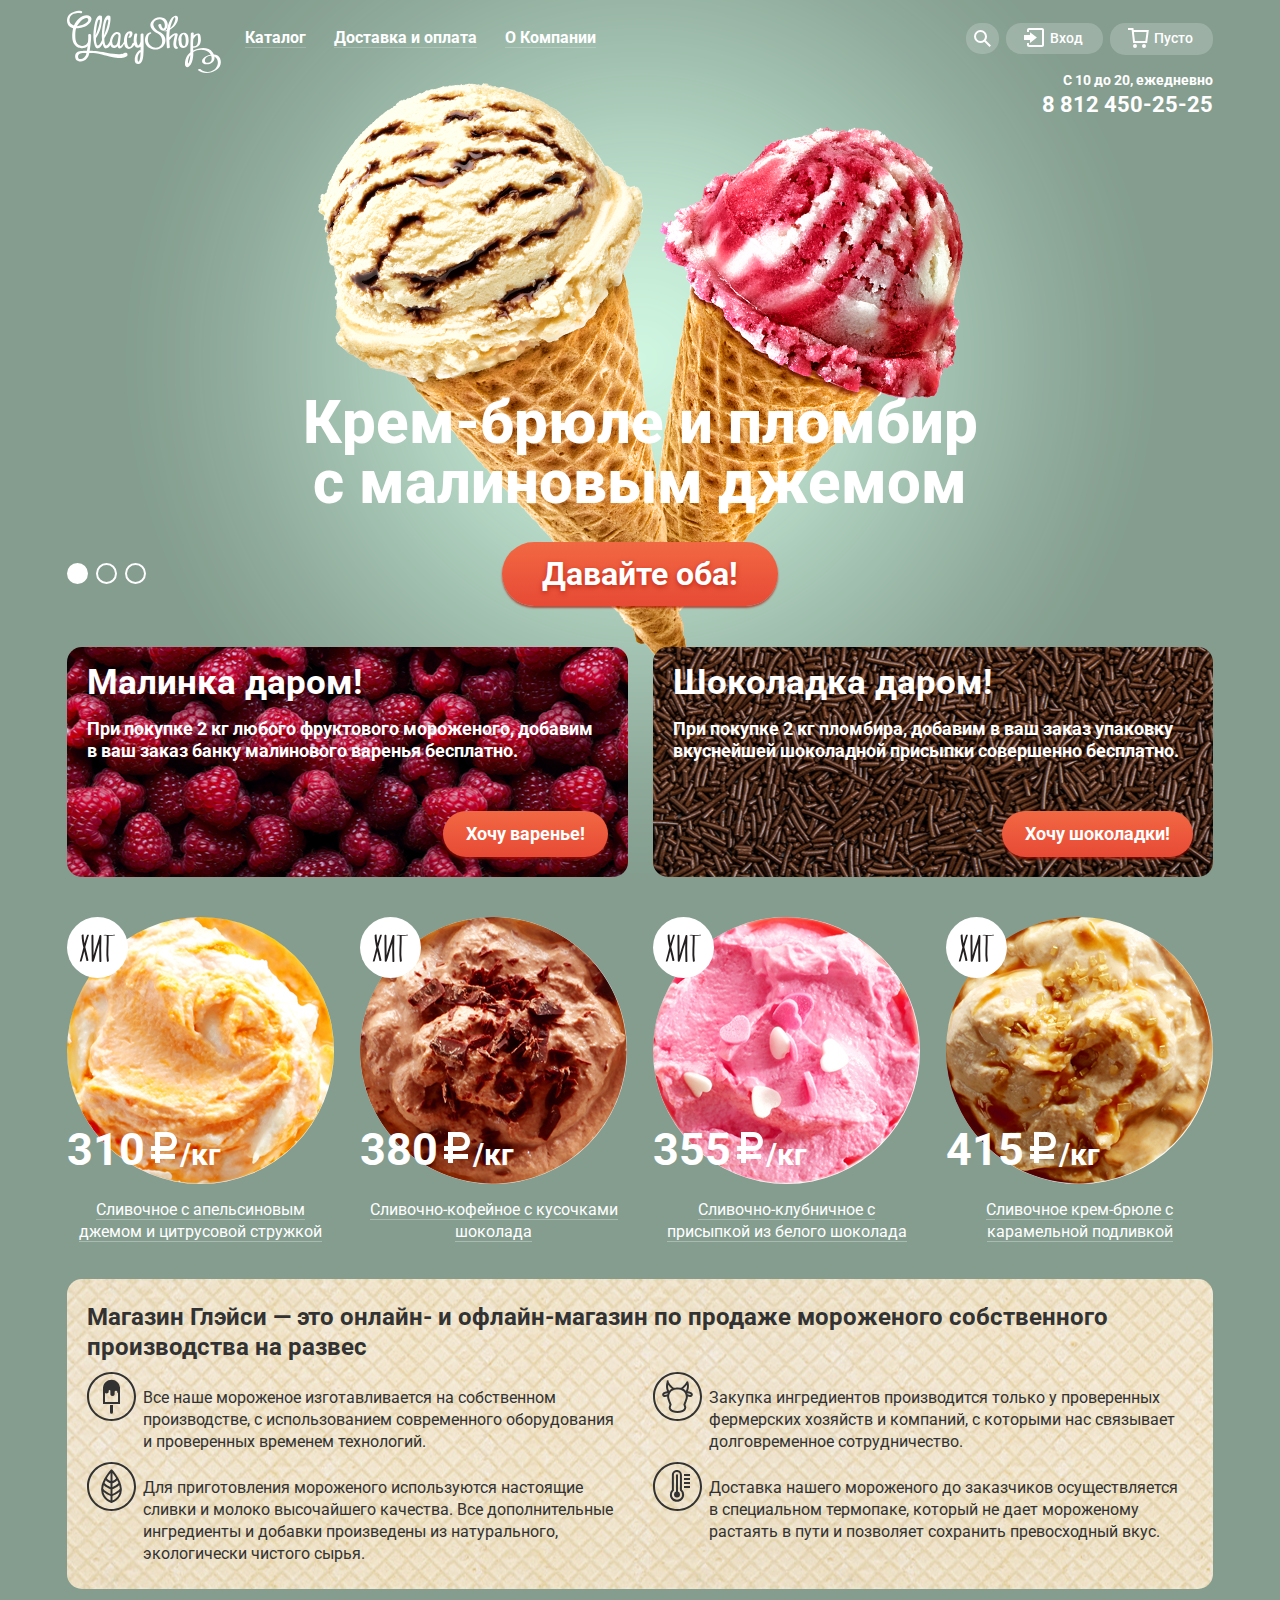
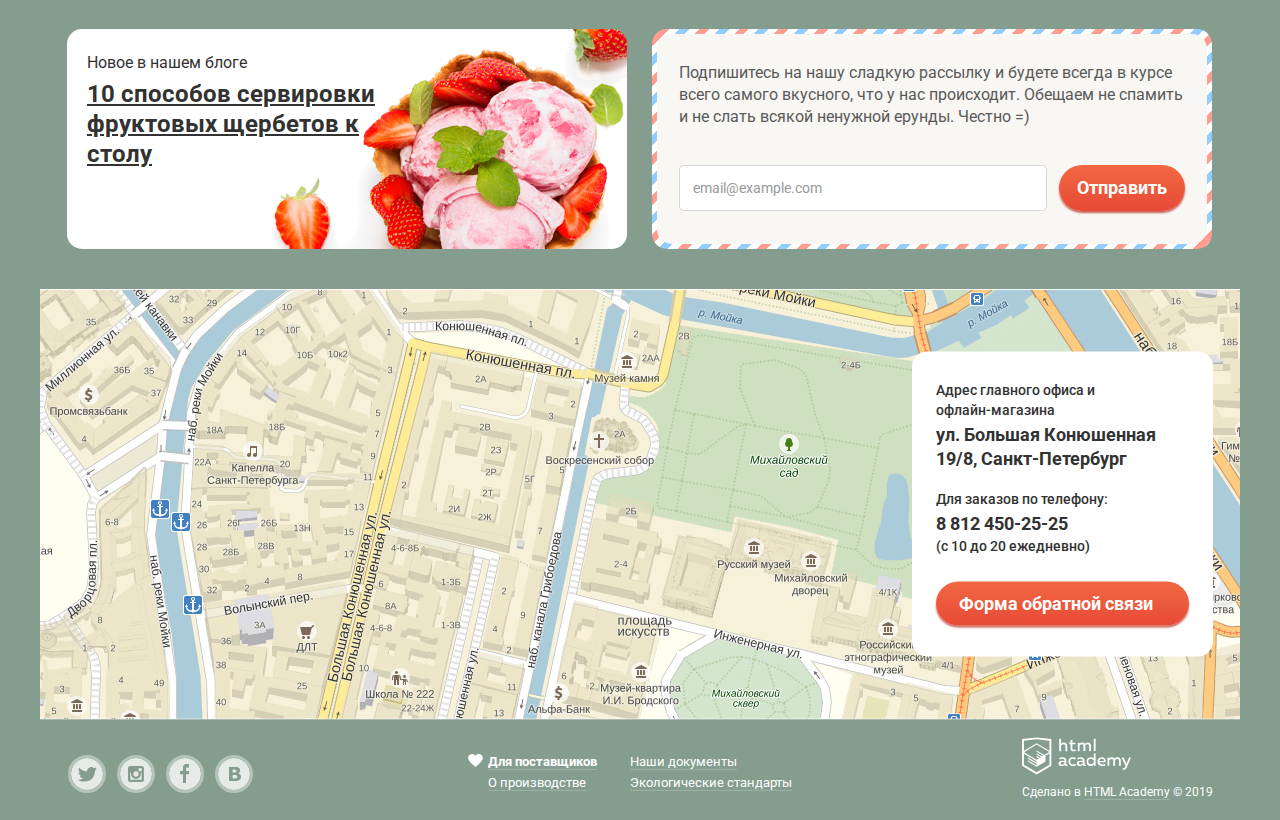
==== commit 4ed0b49d: "Предзащитное" ====
--- a/index.html
+++ b/index.html
@@ -7,38 +7,75 @@
     <link href="css/normalize.css" rel="stylesheet">
     <link href="css/style.css" rel="stylesheet">
   </head>
+
+
+  
   <body>
     <input class="visually-hidden" type="radio" id="product-1" name="toggle" checked>
     <input class="visually-hidden" type="radio" id="product-2" name="toggle">
     <input class="visually-hidden" type="radio" id="product-3" name="toggle">
+    
     <div class="site-wrapper">
+
       <div class="container">
+
         <header class="header">
           <a class="header-logo" href="#"><img src="img/logo.svg" width="154" height="64" alt="gllacy shop logo"></a>
           <nav class="main-navigation">
             <ul class="menu">
-              <li class="menu-menu-item"><a href="catalog.html">Каталог</a>
-                <!--<ul class="submenu">
-                  <li><a href="#">Новинки</a></li>
-                  <li><a href="#">Сливочное</a></li>
+              <li class="menu-menu-item menu-dropdown">
+                <a class="menu-menu-link" href="#">Каталог</a>
+                <ul class="popup submenu">
+                  <li class="submenu-news"><a href="#">Новинки</a></li>
+                  <li><a href="catalog.html">Сливочное</a></li>
                   <li><a href="#">Щербеты</a></li>
                   <li><a href="#">Фруктовый лед</a></li>
                   <li><a href="#">Мелорин</a></li>
-                </ul>-->
-              </li>
-              <li class="menu-menu-item"><a href="delivery.html">Доставка и оплата</a></li>
-              <li class="menu-menu-item"><a href="about.html">О Компании</a></li>
+                </ul>
+              </li>
+              <li class="menu-menu-item">
+                <a class="menu-menu-link" href="delivery.html">Доставка и оплата</a>
+              </li>
+              <li class="menu-menu-item">
+                <a class="menu-menu-link" href="about.html">О Компании</a>
+              </li>
             </ul>
             <div class="user-navigation">
               <ul class="user">
-                <li><button class="user-menu-item search" type="button">
-                  <svg xmlns="http://www.w3.org/2000/svg" xmlns:xlink="http://www.w3.org/1999/xlink" width="17" height="17" viewBox="0 0 17 17"><path fill="#fff" d="M16.958 15.527L11.75 10.32A6.455 6.455 0 0 0 13 6.5 6.5 6.5 0 1 0 6.5 13a6.465 6.465 0 0 0 3.839-1.263l5.205 5.204 1.414-1.414zM6.5 11C4.019 11 2 8.981 2 6.5S4.019 2 6.5 2 11 4.019 11 6.5 8.981 11 6.5 11z"/></svg>
-                </button></li>
+                <li>
+                  <button class="user-menu-item search" type="button">
+                    <svg xmlns="http://www.w3.org/2000/svg" xmlns:xlink="http://www.w3.org/1999/xlink" width="17" height="17" viewBox="0 0 17 17"><path fill="#fff" d="M16.958 15.527L11.75 10.32A6.455 6.455 0 0 0 13 6.5 6.5 6.5 0 1 0 6.5 13a6.465 6.465 0 0 0 3.839-1.263l5.205 5.204 1.414-1.414zM6.5 11C4.019 11 2 8.981 2 6.5S4.019 2 6.5 2 11 4.019 11 6.5 8.981 11 6.5 11z"/></svg>
+                  </button>
+                  <div class="popup search-form">
+                    <form action="https://echo.htmlacademy.ru/courses" method="post">
+                      <label class="visually-hidden" for="search">Поиск по сайту</label>
+                      <input type="search" name="search" id="search" placeholder="Крем-брюле">
+                    </form>
+                  </div>
+                </li>
+                <li>
+                  <button class="user-menu-item" type="button">
+                    <svg class="login-icon" xmlns="http://www.w3.org/2000/svg" xmlns:xlink="http://www.w3.org/1999/xlink" width="21" height="19" viewBox="0 0 21 19" fill="#ffffff"><path d="M6 14.875L12.917 9.5 6 4.125v2.917H-.042v4.917H6z"/><path d="M18 0H5C3.9 0 3 .9 3 2v2h2V2h13v15H5v-2H3v2c0 1.1.9 2 2 2h13c1.1 0 2-.9 2-2V2c0-1.1-.9-2-2-2z"/></svg>
+                  Вход
+                  </button>
+                  <div class="popup login-form">
+                    <form action="https://echo.htmlacademy.ru/courses" method="post">
+                      <label class="visually-hidden">Ввести email</label>
+                      <input type="email" name="email" id="email" placeholder="email@example.com">
+                      <label class="visually-hidden">Ввести пароль</label>
+                      <input type="password" name="password" id="password" placeholder="••••••••">
+                      <div class="login-form-links">
+                        <button class="button login-form-button" type="submit">Войти</button>
+                        <ul class="login-links-list">
+                          <li><a class="login-form-link" href="#">Забыли пароль?</a></li>
+                          <li><a class="login-form-link" href="#">Новая регистрация</a></li>
+                        </ul>
+                      </div>
+                    </form>
+                  </div>
+                </li>
                 <li><button class="user-menu-item" type="button">
-                  <svg class="login-icon" xmlns="http://www.w3.org/2000/svg" xmlns:xlink="http://www.w3.org/1999/xlink" width="21" height="19" viewBox="0 0 21 19" fill="#ffffff"><path d="M6 14.875L12.917 9.5 6 4.125v2.917H-.042v4.917H6z"/><path d="M18 0H5C3.9 0 3 .9 3 2v2h2V2h13v15H5v-2H3v2c0 1.1.9 2 2 2h13c1.1 0 2-.9 2-2V2c0-1.1-.9-2-2-2z"/></svg>
-                  Вход</button></li>
-                <li><button class="user-menu-item" type="button">
-                  <svg class="cart-icon" xmlns="http://www.w3.org/2000/svg" fill="#ffffff" width="21" height="20" viewBox="0 0 21 20"><path d="M5.657 2.031L5.422 0H0v2h3.64l1.5 13h13.988l1.699-12.969H5.657zM17.372 13H6.922L5.888 4.031h12.66L17.372 13z"/><circle cx="6.984" cy="18" r="2"/><circle cx="15.984" cy="18" r="2"/></svg>
+                  <svg class="cart-icon" xmlns="http://www.w3.org/2000/svg" fill="#ffffff" width="21" height="20" viewBox="0 0 21 20"><g><path d="M5.657 2.031L5.422 0H0v2h3.64l1.5 13h13.988l1.699-12.969H5.657zM17.372 13H6.922L5.888 4.031h12.66L17.372 13z"/><circle cx="6.984" cy="18" r="2"/><circle cx="15.984" cy="18" r="2"/></g></svg>
                   Пусто</button></li>
               </ul>
               <p class="header-time">C 10 до 20, ежедневно
@@ -47,35 +84,38 @@
             </div>
           </nav>
         </header>
+
         <main>
-        <section class="slider">
-          <h1 class="visually-hidden">Магазин мороженого</h1>
-          <div class="slider-controls">
-            <label for="product-1">Первый</label>
-            <label for="product-2">Второй</label>
-            <label for="product-3">Третий</label>
-          </div>
-          <ul class="slider-list">
-            <li class="slider-item slide" id="slide1">
-              <h3 class="slide-title">
-                Крем-брюле и пломбир с малиновым джемом
-              </h3>
-              <a class="button slider-button" href="#">Давайте оба!</a>
-            </li>
-            <li class="slider-item slide" id="slide2">
-              <h3 class="slide-title">
-                Шоколадный пломбир и лимонный сорбет
-              </h3>
-              <a class="button slider-button" href="#">Давайте оба!</a>
-            </li>
-            <li class="slider-item slide" id="slide3">
-              <h3 class="slide-title">
-                Пломбир с помадкой и клубничный щербет
-              </h3>
-              <a class="button slider-button" href="#">Давайте оба!</a>
-            </li>
-          </ul>
-        </section>
+
+          <section class="slider">
+            <h1 class="visually-hidden">Магазин мороженого</h1>
+            <div class="slider-controls">
+              <label for="product-1">Первый</label>
+              <label for="product-2">Второй</label>
+              <label for="product-3">Третий</label>
+            </div>
+            <ul class="slider-list">
+              <li class="slider-item slide" id="slide1">
+                <h3 class="slide-title">
+                  Крем-брюле и пломбир с малиновым джемом
+                </h3>
+                <a class="button slider-button" href="#">Давайте оба!</a>
+              </li>
+              <li class="slider-item slide" id="slide2">
+                <h3 class="slide-title">
+                  Шоколадный пломбир и лимонный сорбет
+                </h3>
+                <a class="button slider-button" href="#">Давайте оба!</a>
+              </li>
+              <li class="slider-item slide" id="slide3">
+                <h3 class="slide-title">
+                  Пломбир с помадкой и клубничный щербет
+                </h3>
+                <a class="button slider-button" href="#">Давайте оба!</a>
+              </li>
+            </ul>
+          </section>
+
           <section class="info-blocks">
             <article class="block raspberry-promo">
               <h2>Малинка даром!</h2>
@@ -88,7 +128,8 @@
               <a href="#" class="button block-button">Хочу шоколадки!</a>
             </article>
           </section>
-          <section>
+
+          <section class="hits-catalog">
             <h2 class="visually-hidden">Популярное мороженое</h2>
             <ul class="ice-card hits">
               <li>
@@ -98,9 +139,9 @@
                   <svg xmlns="http://www.w3.org/2000/svg" width="31" height="36" viewBox="0 0 31 36"><path fill="#ffffff" d="M11 21h7.451c5.247 0 9.5-4.253 9.5-9.5S23.698 2 18.451 2H6v14H2v5h4v3H2v5h4v4h5v-4h15v-5H11v-3zm0-14h7.451v-.03a4.53 4.53 0 0 1 0 9.06V16H11V7z"/></svg>
                   <p class="measure">/кг</p>
                 </div>
-                <a href="orange.html">Сливочное с апельсиновым джемом и цитрусовой стружкой</a>
+                <p class="item-name"><a class="item-name-link" href="orange.html">Сливочное с апельсиновым джемом и цитрусовой стружкой</a></p>
                 <div class="quick-view">
-                  <button class="button quick-view-button">Быстрый просмотр</button>
+                  <a class="button quick-view-button">Быстрый просмотр</a>
                 </div>
               </li>
               <li>
@@ -110,9 +151,9 @@
                   <svg xmlns="http://www.w3.org/2000/svg" width="31" height="36" viewBox="0 0 31 36"><path fill="#ffffff" d="M11 21h7.451c5.247 0 9.5-4.253 9.5-9.5S23.698 2 18.451 2H6v14H2v5h4v3H2v5h4v4h5v-4h15v-5H11v-3zm0-14h7.451v-.03a4.53 4.53 0 0 1 0 9.06V16H11V7z"/></svg>
                   <p class="measure">/кг</p>
                 </div>
-                <a href="chocolate.html">Сливочно-кофейное с кусочками шоколада</a> 
+                <p class="item-name"><a class="item-name-link" href="chocolate.html">Сливочно-кофейное с кусочками шоколада</a></p> 
                 <div class="quick-view">
-                  <button class="button quick-view-button">Быстрый просмотр</button>
+                  <a class="button quick-view-button">Быстрый просмотр</a>
                 </div>
               </li>
               <li>
@@ -122,9 +163,9 @@
                   <svg xmlns="http://www.w3.org/2000/svg" width="31" height="36" viewBox="0 0 31 36"><path fill="#ffffff" d="M11 21h7.451c5.247 0 9.5-4.253 9.5-9.5S23.698 2 18.451 2H6v14H2v5h4v3H2v5h4v4h5v-4h15v-5H11v-3zm0-14h7.451v-.03a4.53 4.53 0 0 1 0 9.06V16H11V7z"/></svg>
                   <p class="measure">/кг</p>
                 </div>
-                <a href="strawberry.html">Сливочно-клубничное с присыпкой из белого шоколада</a>
+                <p class="item-name"><a class="item-name-link" href="strawberry.html">Сливочно-клубничное с присыпкой из белого шоколада</a></p>
                 <div class="quick-view">
-                  <button class="button quick-view-button">Быстрый просмотр</button>
+                  <a class="button quick-view-button">Быстрый просмотр</a>
                 </div>
               </li>
               <li>
@@ -134,13 +175,14 @@
                   <svg xmlns="http://www.w3.org/2000/svg" width="31" height="36" viewBox="0 0 31 36"><path fill="#ffffff" d="M11 21h7.451c5.247 0 9.5-4.253 9.5-9.5S23.698 2 18.451 2H6v14H2v5h4v3H2v5h4v4h5v-4h15v-5H11v-3zm0-14h7.451v-.03a4.53 4.53 0 0 1 0 9.06V16H11V7z"/></svg>
                   <p class="measure">/кг</p>
                 </div>
-                <a href="caramel.html">Сливочное крем-брюле с карамельной подливкой</a>
+                <p class="item-name"><a class="item-name-link" href="caramel.html">Сливочное крем-брюле с карамельной подливкой</a></p>
                 <div class="quick-view">
-                  <button class="button quick-view-button">Быстрый просмотр</button>
+                  <a class="button quick-view-button">Быстрый просмотр</a>
                 </div>
               </li>
             </ul>
           </section>
+
           <section class="advantages">
             <h2>Магазин Глэйси — это онлайн- и офлайн-магазин по продаже мороженого собственного производства на развес</h2>
             <ul class="advantages-list">
@@ -162,6 +204,7 @@
               </li>
             </ul>  
           </section>
+
           <section class="info-blocks">
             <article class="block service">
               <p>Новое в нашем блоге</p>
@@ -171,78 +214,86 @@
               <div class="inner-mailing">
                 <p>Подпишитесь на нашу сладкую рассылку и будете всегда в курсе всего самого вкусного, что у нас происходит. Обещаем не спамить и не слать всякой ненужной ерунды. Честно =)</p>
                 <form class="mailing-form">
-                  <label for="email">
-                  <input id="email" placeholder="email@example.com" type="email" name="email">
+                  <label for="email-mailing">
+                  <input id="email-mailing" placeholder="email@example.com" type="email" name="email">
                   </label>
                   <button class="button mailing-button" type="submit">Отправить</button>
                 </form>
               </div>
             </article>
           </section>
-
-          <section class="map-section">
-            <img class="map" src="img/map.jpg" width="1200" height="430" alt="Карта">
-            <div class="feedback">
-              <h2 class="contacts-info">Адрес главного офиса и офлайн-магазина</h2>
-              <p class="contacts address">ул. Большая Конюшенная 19/8, Санкт-Петербург</p>
-              <h2 class="contacts-info"> Для заказов по телефону:</h2>
-              <a class="contacts" href="tel:+78124502525">8 812 450-25-25</a>
-              <p class="contacts-info time">(с 10 до 20 ежедневно)</p>
-              <a class="button feedback-button">Форма обратной связи</a>
-            </div>
-         
-            <div class="pop-up-feedback-modal">
-              <form class="pop-up-feedback-form" action="https://echo.htmlacademy.ru/courses" method="post">
-                <h2 class="pop-up-feedback-header">Мы обязательно вам ответим!</h2>
-                <label><input class="feedback-name" name="feedback-name" type="text" placeholder="Имя Фамилия"></label>
-                <label><input class="feedback-email" name="feedback-email" type="email" placeholder="email@example.com"></label>
-                <label class="visually-hidden" for="feedback-text"></label><textarea class="feedback-text" name="feedback-text" id="text-field" rows="7" placeholder="В свободной форме"></textarea>
-                <button type="submit" class="button pop-up-feedback-button">Отправить</button>
-                <button class="feedback-close" type="button">
-                  <span class="visually-hidden">Закрыть</span>
-                </button>
-              </form>
-            </div>
-          </section>
         </main>
       </div>
-        <footer class="footer">
-          <div class="footer-social">
-            <ul class="social-icons">
-              <li>
-                <a href="twitter.com/gllacy">
-                <svg xmlns="http://www.w3.org/2000/svg" width="32" height="32" viewBox="0 0 32 32"><path fill="#FFF" d="M16 0C7.164 0 0 7.164 0 16c0 8.837 7.164 16 16 16 8.837 0 16-7.163 16-16 0-8.836-7.163-16-16-16zm7.944 12.809c-.251 6.516-3.463 10.832-10.992 10.702h-.486c-.447 0-4.543-.443-5.344-1.823 2.479.19 4.247-.406 5.12-1.136-1.048-.289-2.923-.461-3.251-2.848.384.104.618.221 1.299.113-1.307-.824-2.758-1.519-2.679-3.643.311.317 1.164.518 1.46.457-.768-.233-2.149-3.244-.974-4.781 1.984 1.79 4.075 3.482 7.804 3.643.227-2.214 1.24-3.699 3.168-4.325 1.84-.479 3.255.26 3.901 1.138.737-.224 1.453-.466 2.193-.685-.004.833-.569 1.463-.935 1.709.747.165 1.423-.475 1.423-.475-.184.963-1.094 1.725-1.707 1.954z"/></svg>
-                </a></li>
-              <li>
-                <a href="instagram.com/gllacy">
-                <svg xmlns="http://www.w3.org/2000/svg" width="32" height="32" viewBox="0 0 32 32" fill="#FFF"><path d="M20.916 16a4.938 4.938 0 1 1-9.877 0c0-.394.051-.773.138-1.14h-.897v6.838h11.396V14.86h-.897c.086.367.137.746.137 1.14z"/><path d="M15.978 18.659c1.466 0 2.659-1.193 2.659-2.659s-1.193-2.659-2.659-2.659c-1.466 0-2.659 1.193-2.659 2.659s1.192 2.659 2.659 2.659zM18.637 10.302h3.039v3.039h-3.039z"/><path d="M16 0C7.164 0 0 7.164 0 16c0 8.837 7.164 16 16 16 8.837 0 16-7.163 16-16 0-8.836-7.163-16-16-16zm7.955 21.698a2.285 2.285 0 0 1-2.279 2.279H10.279A2.285 2.285 0 0 1 8 21.698V10.302a2.286 2.286 0 0 1 2.279-2.279h11.396a2.286 2.286 0 0 1 2.279 2.279v11.396z"/></svg>
-                </a></li>
-              <li>
-                <a href="facebook.com/gllacy">
-                <svg xmlns="http://www.w3.org/2000/svg" width="32" height="32" viewBox="0 0 32 32"><path fill="#FFF" d="M16 0C7.164 0 0 7.163 0 16s7.164 16 16 16c8.837 0 16-7.164 16-16S24.837 0 16 0zm4.062 9.455h-3.021v3.444h3.021v3.445h-3.021v8.61H14.02v-8.61H11v-3.445h3.021V9.455c0-1.902 1.353-3.445 3.021-3.445h3.021v3.445z"/></svg>
-                </a></li>
-              <li>
-                <a href="vk.com/c/gllacy">
-                <svg xmlns="http://www.w3.org/2000/svg" width="32" height="32" viewBox="0 0 32 32"><g fill="#FFF"><path d="M16.637 14.495c.402-.019.719-.082.951-.188.326-.145.54-.33.641-.559.101-.229.15-.496.15-.797 0-.232-.058-.465-.174-.697-.116-.232-.322-.405-.617-.517-.264-.1-.592-.155-.984-.165a76.242 76.242 0 0 0-1.652-.014h-.339v2.965h.565c.571 0 1.057-.009 1.459-.028zM18.118 17.084c-.282-.081-.672-.125-1.166-.132a127.97 127.97 0 0 0-1.55-.009h-.79v3.493h.264c1.014 0 1.74-.003 2.18-.009a3.2 3.2 0 0 0 1.212-.245c.377-.157.633-.364.774-.625s.214-.562.214-.9c0-.446-.088-.788-.261-1.03-.17-.241-.464-.423-.877-.543z"/><path d="M16 0C7.164 0 0 7.164 0 16c0 8.837 7.164 16 16 16 8.837 0 16-7.163 16-16 0-8.836-7.163-16-16-16zm6.602 20.531a3.73 3.73 0 0 1-1.124 1.327c-.552.415-1.161.71-1.823.886s-1.501.264-2.519.264h-6.121V8.987h5.443c1.13 0 1.957.038 2.48.113a5.126 5.126 0 0 1 1.561.5c.533.27.929.632 1.189 1.087.26.455.392.975.392 1.558 0 .678-.179 1.278-.536 1.795-.358.518-.863.92-1.517 1.208v.075c.917.182 1.642.559 2.179 1.13.537.571.807 1.325.807 2.261 0 .678-.138 1.283-.411 1.817z"/></g></svg>
-                </a></li>
-            </ul>
+      
+      <section class="map-section">
+        <iframe src="https://www.google.com/maps/embed?pb=!1m18!1m12!1m3!1d1998.6037872533268!2d30.320858716070596!3d59.938716481876156!2m3!1f0!2f0!3f0!3m2!1i1024!2i768!4f13.1!3m3!1m2!1s0x4696310fca145cc1%3A0x42b32648d8238007!2z0JHQvtC70YzRiNCw0Y8g0JrQvtC90Y7RiNC10L3QvdCw0Y8g0YPQuy4sIDE5LzgsINCh0LDQvdC60YIt0J_QtdGC0LXRgNCx0YPRgNCzLCAxOTExODY!5e0!3m2!1sru!2sru!4v1584652240237!5m2!1sru!2sru" aria-label="Магазин находится по адресу Санкт-Петербург, Большая Конюшенная, 19/8"></iframe>
+        <div class="map-container">
+          <img class="map" src="img/map.jpg" width="1200" height="430" alt="Карта">
+          <div class="feedback">
+            <h2 class="contacts-info">Адрес главного офиса и офлайн-магазина</h2>
+            <p class="contacts address">ул. Большая Конюшенная 19/8, Санкт-Петербург</p>
+            <h2 class="contacts-info"> Для заказов по телефону:</h2>
+            <a class="contacts tel" href="tel:+78124502525">8 812 450-25-25</a>
+            <p class="contacts-info time">(с 10 до 20 ежедневно)</p>
+            <a class="button feedback-button">Форма обратной связи</a>
           </div>
-          <div class="footer-menu">
-            <ul>
-              <li><a class="favourite" href="for-suppliers.html">Для поставщиков</a></li>
-              <li><a href="documents.html">Наши документы</a></li>
-              <li><a href="production.html">О производстве</a></li>
-              <li><a href="standards.html">Экологические стандарты</a></li>
-            </ul>
-          </div>
-          <div class="footer-copyright">
-            <a href="https://htmlacademy.ru/intensive/htmlcss">
-              <svg id="Layer_1" data-name="Layer 1" xmlns="http://www.w3.org/2000/svg" width="109" height="38" viewBox="0 0 108.08 36.85"><title>logo-htmlacademy-small1</title><path d="M44.61,26.88a2,2,0,0,0,.55-0.1v1.33a3.25,3.25,0,0,1-1.18.21,1.67,1.67,0,0,1-1.67-1,4.84,4.84,0,0,1-3.14,1.08c-1.51,0-2.91-.83-2.91-2.55,0-2.13,2-2.79,3.71-2.79a11.08,11.08,0,0,1,2.17.25v-0.3c0-1-.76-1.77-2.19-1.77a7.42,7.42,0,0,0-3,.64v-1.7a10.21,10.21,0,0,1,3.19-.55c2.36,0,3.81,1.12,3.81,3.65v3a0.54,0.54,0,0,0,.49.59h0.17Zm-6.44-1.13A1.35,1.35,0,0,0,39.63,27h0.11a3.39,3.39,0,0,0,2.41-1V24.58a9.72,9.72,0,0,0-1.81-.21c-1,0-2.16.33-2.16,1.38h0Zm12.36-6.11a5,5,0,0,1,2.57.64V22a4.08,4.08,0,0,0-2.3-.7,2.75,2.75,0,1,0,0,5.49,5,5,0,0,0,2.43-.64v1.71a6.27,6.27,0,0,1-2.76.57A4.21,4.21,0,0,1,46,24.51q0-.21,0-0.41a4.32,4.32,0,0,1,4.18-4.46h0.38Zm12.17,7.24a2,2,0,0,0,.55-0.1v1.33a3.25,3.25,0,0,1-1.18.21,1.67,1.67,0,0,1-1.67-1,4.84,4.84,0,0,1-3.14,1.08c-1.51,0-2.91-.83-2.91-2.55,0-2.13,2-2.79,3.71-2.79a11.08,11.08,0,0,1,2.17.25v-0.3c0-1-.76-1.77-2.19-1.77a7.42,7.42,0,0,0-3,.64v-1.7a10.21,10.21,0,0,1,3.19-.55c2.36,0,3.81,1.12,3.81,3.65v3a0.54,0.54,0,0,0,.49.59h0.17Zm-6.44-1.13A1.35,1.35,0,0,0,57.73,27h0.11a3.39,3.39,0,0,0,2.41-1V24.58a9.72,9.72,0,0,0-1.81-.21c-1.06,0-2.16.33-2.16,1.38h0ZM73,16V28.2H71.35V26.88a3.88,3.88,0,0,1-3.19,1.54,4.4,4.4,0,0,1,0-8.78,3.81,3.81,0,0,1,3,1.3V16H73Zm-4.53,5.22a2.76,2.76,0,1,0,0,5.52A2.86,2.86,0,0,0,71.15,25V23A2.91,2.91,0,0,0,68.49,21.27ZM79,19.64c3.31,0,4.46,2.68,3.92,5.09H76.7c0.21,1.5,1.67,2.11,3.19,2.11a6.11,6.11,0,0,0,2.64-.59v1.6a7.14,7.14,0,0,1-3,.57C77,28.42,74.78,27,74.78,24a4.18,4.18,0,0,1,4-4.39H79Zm0.09,1.54a2.28,2.28,0,0,0-2.44,2.1v0.06H81.3A2,2,0,0,0,79.13,21.18Zm5.73,7V19.87h1.65v1a3.81,3.81,0,0,1,2.78-1.27A2.86,2.86,0,0,1,91.89,21a4.12,4.12,0,0,1,2.91-1.33A3.06,3.06,0,0,1,98,23V28.2h-1.9V23.05a1.59,1.59,0,0,0-1.42-1.75H94.42a2.8,2.8,0,0,0-2.07,1.12V28.2h-1.9V23.05A1.59,1.59,0,0,0,89,21.31H88.8a3,3,0,0,0-2.21,1.29v5.63H84.86Zm21.31-8.33h1.9l-3.91,9.46c-0.9,2.17-2.09,2.86-3.35,2.86a4.76,4.76,0,0,1-1.1-.14V30.46a2.86,2.86,0,0,0,.85.12c0.9,0,1.58-.64,2.07-1.9l0.17-.42-4-8.4h2l2.86,6.29ZM38.73,1.46V6.22a3.81,3.81,0,0,1,2.7-1.14,3.25,3.25,0,0,1,3.44,3.4v5.15H43V8.72a1.81,1.81,0,0,0-1.61-2h-0.3a2.93,2.93,0,0,0-2.32,1.39v5.52h-1.9V1.46h1.9ZM49.94,2.31v3h3V6.91h-3v3.81c0,1.1.5,1.46,1.58,1.46a4.49,4.49,0,0,0,1.69-.33v1.6A6.8,6.8,0,0,1,51,13.8a2.55,2.55,0,0,1-2.86-2.74V6.89H46.58V5.26h1.5V2.74Zm5.4,11.31V5.28H57v1A3.81,3.81,0,0,1,59.77,5a2.86,2.86,0,0,1,2.6,1.33A4.12,4.12,0,0,1,65.28,5,3.06,3.06,0,0,1,68.44,8.4v5.21h-1.9V8.46a1.59,1.59,0,0,0-1.42-1.75H64.89a2.8,2.8,0,0,0-2.07,1.12v5.78h-1.9V8.46A1.59,1.59,0,0,0,59.5,6.71H59.27A3,3,0,0,0,57.06,8v5.63H55.34ZM71.17,1.45H73V13.6H71.17V1.45ZM14.71,0H14.55L0,1.54V28.21l14.55,8.66,14.55-8.66V1.54Zm12.5,27.1L14.55,34.64,1.9,27.12V16.18l12.59,7.5V25L5.86,19.9v1.31l8.68,5.21v1.39L5.87,22.65V24l8.68,5.21,8.75-5.24V18.31L27.2,16V27.12Zm0-12.53-3.48,2-1.6,1L14.51,13v1.31L21,18.23H21l-0.14.09-1,.54-5.37-3.2V17l4.24,2.52-1,.67-3.2-1.9v1.31l2.1,1.24L14.5,22.1,2,14.65,14.51,7.11Zm0-1.32L14.49,5.76,1.91,13.25v-10L14.56,1.92,27.21,3.25v10h0Z" transform="translate(0 -0.02)" fill="#fff"/></svg>
-            </a>
-            <p>Сделано в <a class="footer-copyright-link" href="https://htmlacademy.ru/intensive/htmlcss">HTML Academy</a> © 2019</p>
-          </div>
-        </footer>
-      
+        </div>
+        <div class="pop-up-feedback-modal">
+          <form class="pop-up-feedback-form" action="https://echo.htmlacademy.ru/courses" method="post">
+            <h2 class="pop-up-feedback-header">Мы обязательно вам ответим!</h2>
+            <label><input class="feedback-name" name="feedback-name" type="text" placeholder="Имя Фамилия"></label>
+            <label><input class="feedback-email" name="feedback-email" type="email" placeholder="email@example.com"></label>
+            <label class="visually-hidden" for="feedback-text"></label><textarea class="feedback-text" name="feedback-text" id="text-field" rows="7" placeholder="В свободной форме"></textarea>
+            <button type="submit" class="button pop-up-feedback-button">Отправить</button>
+            <button class="feedback-close" type="button">
+              <span class="visually-hidden">Закрыть</span>
+            </button>
+          </form>
+        </div>
+
+      </section>
+
+      <footer class="footer">
+        <div class="footer-social">
+          <ul class="social-icons">
+            <li>
+              <a class="social-button twitter-button" href="twitter.com/gllacy">
+              <span class="visually-hidden">Перейти в Твиттер</span>
+              </a>
+            </li>
+            <li>
+              <a class="social-button instagram-button" href="instagram.com/gllacy">
+                <span class="visually-hidden">Перейти в Инстаграм</span>
+              </a>
+            </li>
+            <li>
+              <a class="social-button facebook-button" href="facebook.com/gllacy">
+                <span class="visually-hidden">Перейти на Фэйсбук</span>
+              </a>
+            </li>
+            <li>
+              <a class="social-button vkontakte-button" href="vkontakte.com/gllacy">
+                <span class="visually-hidden">Перейти ВКонтакте</span>
+              </a>
+            </li>
+          </ul>
+        </div>
+        <div class="footer-menu">
+          <ul>
+            <li><a class="favourite" href="for-suppliers.html">Для поставщиков</a></li>
+            <li><a href="documents.html">Наши документы</a></li>
+            <li><a href="production.html">О производстве</a></li>
+            <li><a href="standards.html">Экологические стандарты</a></li>
+          </ul>
+        </div>
+        <div class="footer-copyright">
+          <a class="copyright-logo" href="https://htmlacademy.ru/intensive/htmlcss">
+            <svg id="Layer_1" data-name="Layer 1" xmlns="http://www.w3.org/2000/svg" width="109" height="38" viewBox="0 0 108.08 36.85"><title>logo-htmlacademy-small1</title><path d="M44.61,26.88a2,2,0,0,0,.55-0.1v1.33a3.25,3.25,0,0,1-1.18.21,1.67,1.67,0,0,1-1.67-1,4.84,4.84,0,0,1-3.14,1.08c-1.51,0-2.91-.83-2.91-2.55,0-2.13,2-2.79,3.71-2.79a11.08,11.08,0,0,1,2.17.25v-0.3c0-1-.76-1.77-2.19-1.77a7.42,7.42,0,0,0-3,.64v-1.7a10.21,10.21,0,0,1,3.19-.55c2.36,0,3.81,1.12,3.81,3.65v3a0.54,0.54,0,0,0,.49.59h0.17Zm-6.44-1.13A1.35,1.35,0,0,0,39.63,27h0.11a3.39,3.39,0,0,0,2.41-1V24.58a9.72,9.72,0,0,0-1.81-.21c-1,0-2.16.33-2.16,1.38h0Zm12.36-6.11a5,5,0,0,1,2.57.64V22a4.08,4.08,0,0,0-2.3-.7,2.75,2.75,0,1,0,0,5.49,5,5,0,0,0,2.43-.64v1.71a6.27,6.27,0,0,1-2.76.57A4.21,4.21,0,0,1,46,24.51q0-.21,0-0.41a4.32,4.32,0,0,1,4.18-4.46h0.38Zm12.17,7.24a2,2,0,0,0,.55-0.1v1.33a3.25,3.25,0,0,1-1.18.21,1.67,1.67,0,0,1-1.67-1,4.84,4.84,0,0,1-3.14,1.08c-1.51,0-2.91-.83-2.91-2.55,0-2.13,2-2.79,3.71-2.79a11.08,11.08,0,0,1,2.17.25v-0.3c0-1-.76-1.77-2.19-1.77a7.42,7.42,0,0,0-3,.64v-1.7a10.21,10.21,0,0,1,3.19-.55c2.36,0,3.81,1.12,3.81,3.65v3a0.54,0.54,0,0,0,.49.59h0.17Zm-6.44-1.13A1.35,1.35,0,0,0,57.73,27h0.11a3.39,3.39,0,0,0,2.41-1V24.58a9.72,9.72,0,0,0-1.81-.21c-1.06,0-2.16.33-2.16,1.38h0ZM73,16V28.2H71.35V26.88a3.88,3.88,0,0,1-3.19,1.54,4.4,4.4,0,0,1,0-8.78,3.81,3.81,0,0,1,3,1.3V16H73Zm-4.53,5.22a2.76,2.76,0,1,0,0,5.52A2.86,2.86,0,0,0,71.15,25V23A2.91,2.91,0,0,0,68.49,21.27ZM79,19.64c3.31,0,4.46,2.68,3.92,5.09H76.7c0.21,1.5,1.67,2.11,3.19,2.11a6.11,6.11,0,0,0,2.64-.59v1.6a7.14,7.14,0,0,1-3,.57C77,28.42,74.78,27,74.78,24a4.18,4.18,0,0,1,4-4.39H79Zm0.09,1.54a2.28,2.28,0,0,0-2.44,2.1v0.06H81.3A2,2,0,0,0,79.13,21.18Zm5.73,7V19.87h1.65v1a3.81,3.81,0,0,1,2.78-1.27A2.86,2.86,0,0,1,91.89,21a4.12,4.12,0,0,1,2.91-1.33A3.06,3.06,0,0,1,98,23V28.2h-1.9V23.05a1.59,1.59,0,0,0-1.42-1.75H94.42a2.8,2.8,0,0,0-2.07,1.12V28.2h-1.9V23.05A1.59,1.59,0,0,0,89,21.31H88.8a3,3,0,0,0-2.21,1.29v5.63H84.86Zm21.31-8.33h1.9l-3.91,9.46c-0.9,2.17-2.09,2.86-3.35,2.86a4.76,4.76,0,0,1-1.1-.14V30.46a2.86,2.86,0,0,0,.85.12c0.9,0,1.58-.64,2.07-1.9l0.17-.42-4-8.4h2l2.86,6.29ZM38.73,1.46V6.22a3.81,3.81,0,0,1,2.7-1.14,3.25,3.25,0,0,1,3.44,3.4v5.15H43V8.72a1.81,1.81,0,0,0-1.61-2h-0.3a2.93,2.93,0,0,0-2.32,1.39v5.52h-1.9V1.46h1.9ZM49.94,2.31v3h3V6.91h-3v3.81c0,1.1.5,1.46,1.58,1.46a4.49,4.49,0,0,0,1.69-.33v1.6A6.8,6.8,0,0,1,51,13.8a2.55,2.55,0,0,1-2.86-2.74V6.89H46.58V5.26h1.5V2.74Zm5.4,11.31V5.28H57v1A3.81,3.81,0,0,1,59.77,5a2.86,2.86,0,0,1,2.6,1.33A4.12,4.12,0,0,1,65.28,5,3.06,3.06,0,0,1,68.44,8.4v5.21h-1.9V8.46a1.59,1.59,0,0,0-1.42-1.75H64.89a2.8,2.8,0,0,0-2.07,1.12v5.78h-1.9V8.46A1.59,1.59,0,0,0,59.5,6.71H59.27A3,3,0,0,0,57.06,8v5.63H55.34ZM71.17,1.45H73V13.6H71.17V1.45ZM14.71,0H14.55L0,1.54V28.21l14.55,8.66,14.55-8.66V1.54Zm12.5,27.1L14.55,34.64,1.9,27.12V16.18l12.59,7.5V25L5.86,19.9v1.31l8.68,5.21v1.39L5.87,22.65V24l8.68,5.21,8.75-5.24V18.31L27.2,16V27.12Zm0-12.53-3.48,2-1.6,1L14.51,13v1.31L21,18.23H21l-0.14.09-1,.54-5.37-3.2V17l4.24,2.52-1,.67-3.2-1.9v1.31l2.1,1.24L14.5,22.1,2,14.65,14.51,7.11Zm0-1.32L14.49,5.76,1.91,13.25v-10L14.56,1.92,27.21,3.25v10h0Z" transform="translate(0 -0.02)" fill="#fff"/></svg>
+          </a>
+          <p>Сделано в <a class="footer-copyright-link" href="https://htmlacademy.ru/intensive/htmlcss">HTML Academy</a> © 2019</p>
+        </div>
+      </footer>
+
     </div>
     <script src="js/feedback.js"></script>
   </body>
--- a/css/style.css
+++ b/css/style.css
@@ -28,12 +28,13 @@
     background-image: url("../img/main-ice.png");
     background-repeat: no-repeat;
     background-position: top center;
+    -webkit-transition: background-image 0.5s ease, background-color 0.5s ease;
     transition: background-image 0.5s ease, background-color 0.5s ease;
 }
 .inner-wrapper {
     box-sizing: border-box;
     position: relative;
-    width: 1146px;
+    width: 1200px;
     margin: 0 auto;
     background-color: #849d8f;
 }
@@ -72,9 +73,10 @@
 }
 /* Слайдер */
 .container {
-    width: 1146px;
+    width: 1200px;
     margin: 0 auto;
     padding: 0 27px;
+    box-sizing: border-box;
 }
 .slider {
     position: relative;
@@ -167,7 +169,7 @@
 }
 .header-logo {
     align-self: flex-start;
-    margin-right: 23px;
+    margin-right: 10px;
 }
 .main-navigation {
     display: flex;
@@ -183,6 +185,9 @@
     list-style: none;
     padding: 0;
 }
+.user {
+    margin-top: 10px;
+}
 .user-navigation {
     display: flex;
     margin-left: auto;
@@ -191,31 +196,111 @@
 }
 .menu-menu-item {
     position: relative;
-    padding: 5px 14px;
-}
-.menu a {
-    color: #ffffff;
-    border-bottom: 1px solid rgba(255, 255, 255, 0.2);
-}
-.menu-menu-item:hover {
-    background-color: #F7F6F3;
+    padding-bottom: 35px;
+}
+.menu-menu-link {
+    color: #ffffff;
+    text-decoration: none;
+    padding: 7px 14px;
+}
+.menu-menu-link::after {
+    content: "";
+    background: rgba(255, 255, 255, 0.2);
+    position: absolute;
+    left: 14px;
+    bottom: 34px;
+    height: 1px;
+    width: calc(100% - 28px);
+}
+.menu-menu-link:hover,
+.menu-menu-link:focus {
+  color: #323232;
+  background-color: #ffffff;
+  border-radius: 25px;
+}
+.menu-menu-link:active {
+    box-shadow: inset 0 2px 1px 0 #696969;
+}
+.current-link {
+    background-color: #D07058;
     border-radius: 25px;
 }
-.menu-menu-item a:hover {
-    color: #323232;
-}
-/*.submenu {
-    position: absolute;
-    width: 146px;
-    background-color: #F7F6F3;
+.current-link::after {
+    display: none;
+}
+.popup {
+    box-sizing: border-box;
+    background-color: #F8F7F4;
+    padding: 20px 15px;
+    border-radius: 5px;
+    box-shadow: 0px 20px 20px rgba(0, 0, 0, 0.4);
+    z-index: 50;
+}
+.popup input {
+    box-sizing: border-box;
+    padding: 12px 16px;
+    border-radius: 5px;
+    border: none;
+    box-shadow: inset 0 0 0 1px rgba(178, 178, 178, 0.52);
+    width: 100%;
+}
+.popup input:hover {
+    border: none;
+    box-shadow: inset 0 0 0 2px rgba(154, 154, 154, 0.52);
+}
+.popup input:focus,
+.popup input:active {
+    border: none;
+    outline: none;
+    box-shadow: inset 0 0 0 2px rgba(46, 136, 228, 0.52);
+}
+.popup input::-webkit-input-placeholder,
+.mailing-form input::-webkit-input-placeholder {
+    font-size: 14px;
+    color: #999999;
+    font-weight: normal;
+}
+.submenu {
+    display: none;
+    position: absolute;
+    box-sizing: content-box;
+    width: 143px;
     list-style: none;
     color: #323232;
     font-size: 14px;
     line-height: 30px;
     font-weight: 500;
-    top: 25px;
-    left: -40px;
-}*/
+    top: 35px;
+    left: -5px;
+    padding: 0;
+}
+.submenu li {
+    font-size: 14px;
+    line-height: 30px;
+    padding: 2px 0 0px 20px;
+}
+.submenu-news {
+    font-weight: 700;
+    border-bottom: 1px solid rgba(50, 50, 50, 0.2);
+}
+.submenu a {
+    display: block;
+    color: #323232;
+}
+.submenu li:hover {
+    background-color: #FBDED7;
+}
+.submenu li:active {
+    background-color: #F6B5A5;
+}
+.current {
+    color: #ffffff;
+    background-color: #D07058;
+}
+.menu-dropdown:hover .submenu {
+    display: block;
+    padding: 3px 0;
+}
 .user-menu-item {
     display: flex;
     align-items: center;
@@ -226,8 +311,28 @@
     background-color: rgba(255, 255, 255, 0.2);
     border: none;
     border-radius: 15px;
-    padding: 5px 20px;
-    margin-left: 5px;
+    padding: 5px 20px 7px 18px;
+    margin-left: 7px;
+}
+.user-menu-item:hover {
+    color: #323232;
+    background-color: #F8F7F4;
+    cursor: pointer;
+}
+.user-menu-item:hover path,
+.user-menu-item:hover circle {
+    fill: #323232;
+}
+.user li {
+    position: relative;
+    padding-bottom: 5px;
+}
+.user > li:hover .search-form,
+.user > li:hover .login-form {
+    display: block;
+}
+.user > li:hover .cart-full {
+    display: flex;
 }
 .search {
     padding: 7px 8px;
@@ -235,12 +340,17 @@
 .login-icon,
 .cart-icon {
     margin-right: 5px;
+}
+.cart-active {
+    color: #323232;
+    background-color: #ffffff;
 }
 .header-time {
     text-align: right;
     font-size: 14px;
     line-height: 16px;
-    margin: 5px;
+    margin: 0;
+    margin-top: -4px;
 }
 .header-tel {
     display: block;
@@ -249,10 +359,113 @@
     line-height: 24px;
     padding-top: 5px;
 }
+.header-tel:hover,
+.header-tel:focus,
+.header-tel:active {
+    color: #FFBC9E;
+}
+.search-form {
+    display: none;
+    position: absolute;
+    min-width: 340px;
+    top: 35px;
+    right: 0;
+}
+.login-form {
+    display: none;
+    position: absolute;
+    min-width: 277px;
+    top: 35px;
+    right: 0;
+}
+.login-form input {
+    margin-bottom: 17px;
+}
+.login-form-links {
+    display: flex;
+    justify-content: space-between;
+}
+.login-links-list {
+    list-style: none;
+    padding: 0;
+    margin: 0;
+}
+.login-form-button {
+    font-size: 18px;
+    line-height: 24px;
+    padding: 10px 23px;
+    align-self: flex-start;
+}
+.login-form-link {
+    font-size: 13px;
+    line-height: 24px;
+    color: #323232;
+    font-weight: 500;
+    text-decoration: underline;
+}
+.login-form-link:hover,
+.login-form-link:focus,
+.login-form-link:active {
+    color: #E84D37;
+}
+
+.cart-full {
+    color: #323232;
+    display: none;
+    flex-direction: column;
+    position: absolute;
+    right: 0;
+    top: 35px;
+    min-width: 540px;
+}
+.item-in-cart {
+    font-size: 13px;
+    line-height: 16px;
+    font-weight: 500;
+    margin-left: 5px;
+    margin-right: 8px;
+    border-bottom: 1px solid #CACAC7;
+    width: 100%;
+}
+.item-in-cart span {
+    color: #999999;
+}
+.item-in-cart td {
+    padding-bottom: 15px;
+}
+.ice-cream-remove {
+    border: none;
+    background-image: url("../img/cross-small.svg");
+    background-repeat: no-repeat;
+    width: 11px;
+    height: 11px;
+}
+.ice-cream-small {
+    border-radius: 50%;
+    padding-right: 3px;
+}
+.cart-item-description {
+    max-width: 200px;
+}
+.submit {
+    display: flex;
+    flex-direction: column;
+}
+.submit-sum {
+    align-self: flex-end;
+}
+.order-button {
+    align-self: flex-end;
+    padding: 10px 15px;
+    font-size: 18px;
+    line-height: 24px;
+}
+
 .breadcrumbs {
     list-style: none;
     padding: 0;
     margin: 0;
+    margin-top: -30px;
     display: flex;
 }
 .breadcrumbs a {
@@ -306,9 +519,11 @@
     margin-bottom: 15px;
 }
 .raspberry-promo {
+    background-color: #b13956;
     background: url("../img/bg-raspberry.jpg") no-repeat center;
 }
 .chocolate-promo {
+    background-color: #532d1c;
     background: url("../img/bg-chocolate.jpg") no-repeat center;
 }
 .raspberry-promo p,
@@ -326,11 +541,12 @@
 .mailing-button {
     font-size: 18px;
     line-height: 24px;
-    padding: 10px 20px;
+    padding: 10px 18px;
 }
 .advantages {
     width: 100%;
     min-height: 305px;
+    background-color: #ebe0c8;
     background: url("../img/bg-waffle.jpg") center;
     color: #323232;
     border-radius: 15px;
@@ -348,13 +564,13 @@
 }
 .advantage-item {
     display: flex;
-    margin-bottom: 8px;
+    margin-bottom: 11px;
 }
 .advantages h2 {
     font-size: 24px;
     line-height: 30px;
     margin: 0;
-    margin-bottom: 23px;
+    margin-bottom: 25px;
 }
 .advantage-text {
     font-size: 16px;
@@ -396,17 +612,13 @@
 }
 .service a:hover,
 .service a:focus,
-.service a:active,
-.ice-card a:hover,
-.ice-card a:active,
-.ice-card a:focus {
+.service a:active {
     color: #FFBC9E;
-    border-bottom: 1px solid rgba(249, 172, 159, 0.3);
 }
 .mailing {
     color: #5a5a5a;
     background-color: #F8F7F4;
-    background: url("../img/bg-post.png") no-repeat;
+    background-image: repeating-linear-gradient(-45deg, #ffffff 0, #ffffff 7px, #FE9E90 7px, #FE9E90 14px, #ffffff 14px, #ffffff 21px, #92CDFF 21px, #92CDFF 28px);
     border-radius: 15px;
     min-height: 220px;
 }
@@ -429,8 +641,8 @@
 }
 .mailing-form input {
     color: #323232;
-    font-weight: bold;
-    padding: 12px;
+    font-weight: 500;
+    padding: 14px;
     width: 340px;
     border-radius: 5px;
     border: none;
@@ -453,25 +665,38 @@
 .map-section {
     position: relative;
     width: 100%;
+    height: 430px;
+}
+.map-container {
+    width: 1200px;
+    position: relative;
+    padding: 0;
+    margin: 0 auto;
+}
+.map-section iframe {
+    width: 100%;
+    height: 430px;
+    position: absolute;
+    border: none;
+    z-index: 10;
 }
 .map {
     display: block;
     position: relative;
     padding: 0;
-    margin: 0;
-    left: 50%;
-    transform: translate(-50%);
+    margin: 0 auto;
 }
 .feedback {
     box-sizing: border-box;
     position: absolute;
-    right: 0;
+    z-index: 20;
+    right: 27px;
     top: 50%;
     transform: translateY(-50%);
     margin: 0;
-    width: 305px;
-    min-height: 300px;
-    padding: 12px 24px;
+    width: 301px;
+    min-height: 305px;
+    padding: 10px 24px;
     color: #323232;
     background-color: #ffffff;
     border-radius: 15px;
@@ -500,10 +725,10 @@
     border-radius: 10px;
     background-color: #F8F7F4;
     top: 150px;
-    left: 0;
-    right: 0;
-    margin: auto;
+    left: 50%;
+    margin-left: -240px;
     z-index: 40;
+    animation: appear 0.5s ease-in-out;
 }
 .pop-up-feedback-header {
     color: #323232;
@@ -518,7 +743,7 @@
 .pop-up-feedback-form input,
 .feedback-text {
     color: #323232;
-    font-weight: bold;
+    font-weight: 500;
     padding: 12px;
     width: 270px;
     border-radius: 5px;
@@ -558,13 +783,14 @@
 }
 .feedback-close {
     position: absolute;
-    top: 22px;
-    right: 20px;
+    top: 15px;
+    right: 22px;
     width: 17px;
     height: 17px;
     border: 0;
     background-color: transparent;
     cursor: pointer;
+    z-index: 60;
 }
 .feedback-close::before,
 .feedback-close::after {
@@ -586,6 +812,22 @@
 .feedback-error {
     animation: shake;
     animation-duration: 0.5s;
+}
+@keyframes appear {
+    0% {
+        transform: scale(0);
+    }
+    100% {
+        transform: scale(1);
+    }
+}
+@keyframes disappear {
+    0% {
+        transform: scale(1);
+    }
+    100% {
+        transform: scale(0);
+    }
 }
 @keyframes shake {
     0%, 100% {
@@ -609,12 +851,17 @@
     width: 180px;
     font-size: 14px;
     line-height: 20px;
-    margin: 0;
-    padding: 0;
-    padding-top: 18px;
+    font-weight: 500;
+    margin: 0;
+    padding: 18px 0 3px 0;
 }
 .tel {
     padding-top: 7px;
+}
+.tel:hover,
+.tel:focus,
+.tel:active {
+    color: #FFBC9E;
 }
 .time {
     padding-top: 0;
@@ -622,11 +869,14 @@
 .feedback-button {
     font-size: 18px;
     line-height: 24px;
-    padding: 10px 30px;
-    margin-top: 25px;
+    padding: 10px 23px;
+    margin-top: 23px;
 }
 
 /* Каталог  */
+.catalog-header {
+    margin: 15px 0 35px;
+}
 .ice-card {
     list-style: none;
     padding: 0;
@@ -635,17 +885,31 @@
     flex-wrap: wrap;
     justify-content: space-between;
 }
-.ice-card a {
+.item-name {
+    position: absolute;
+    max-width: 255px;
+    margin: 0;
+    padding: 0;
+    padding-left: 6px;
+    z-index: 50;
+}
+.item-name-link {
     font-size: 16px;
     line-height: 22px;
     color: #ffffff;
     border-bottom: 1px solid rgba(255, 255, 255, 0.3);
+}
+.item-name-link:hover,
+.item-name-link:focus,
+.item-name-link:active {
+    color: #FFBC9E;
+    border-bottom: 1px solid rgba(249, 172, 159, 0.3);
 }
 .ice-card li {
     position: relative;
     width: 267px;
     text-align: center;
-    margin-bottom: 35px;
+    margin-bottom: 80px;
 }
 .quick-view {
     display: none;
@@ -670,17 +934,24 @@
     bottom: 20px;
     left: 50%;
     transform: translate(-50%);
-}
+    min-width: 203px;
+}
+/* .quick-view-button:hover,
+.quick-view-button:focus,
+.quick-view-button:active {
+    color: #ffffff;
+} */
 .ice-card li:hover .quick-view {
     display: block;
+    height: calc(100% + 65px);
 }
 .ice-cream {
     border-radius: 50%;
-    margin-bottom: 12px;
+    margin-bottom: 10px;
 }
 .hits li {
     position: relative;
-    margin-bottom: 36px;
+    margin-bottom: 80px;
 }
 .hits li::before {
     position: absolute;
@@ -692,7 +963,7 @@
     height: 61px;
 }
 .item-price {
-    margin-top: -105px;
+    margin-top: -102px;
     display: flex;
     align-items: baseline;
 }
@@ -703,6 +974,7 @@
     font-size: 45px;
     font-weight: bold;
     padding-right: 4px;
+    margin-bottom: 40px;
 }
 .measure {
     font-size: 30px;
@@ -714,20 +986,20 @@
     justify-content: flex-end;
     list-style: none;
     padding: 0;
-    color: #ffffff;
+    margin: 50px -10px 30px 0;
 }
 .pagination li {  
-    margin-left: 5px;
+    margin-left: 3px;
 }
 .pagination a {
     display: inline-block;
     text-align: center;
     line-height: 25px;
-    width: 25px;
     height: 25px;
     background-color: transparent;
     border-radius: 25px;
     color: #ffffff;
+    padding: 0 8px;
 }
 .pagination a:not(.prev):not(.active):hover,
 .pagination a:focus {
@@ -742,24 +1014,43 @@
 }
 .prev {
     opacity: 0.2;
+    transform: rotate(180deg);
 }
 /* Форма фильтрации */
 .filter-form {  
     display: flex;
     flex-wrap: wrap;
-    width: 870px;
+    margin-bottom: 25px;
 }
 .filter-form fieldset {
     border: none;
+    padding: 0 10px 0 0;
+    margin-bottom: 15px;
 }
 .filter-legend {
     font-size: 14px;
     line-height: 16px;
+    padding-left: 15px;
+    margin-bottom: 7px;
 }
 .select {
     color: #ffffff;
     background-color: rgba(255, 255, 255, 0.2);
     border-radius: 25px;
+    background-image: url("../img/icon-down-dir.svg");
+    background-repeat: no-repeat;
+    background-position: 92% 50%;
+    padding: 9px 30px 9px 15px;
+    border: none;
+    -webkit-appearance: none;
+    appearance: none;
+}
+.select select::-ms-expand {
+    display: none;
+}
+.select:hover {
+    color: #323232;
+    background-image: url("../img/icon-down-hover.svg");
 }
 .select option {
     color: #000000;
@@ -767,21 +1058,71 @@
     line-height: 20px;
     font-weight: 500;
 }
-.price-range {
+.filter-range {
     background-color: rgba(255, 255, 255, 0.2);
     border-radius: 25px;
+    width: 222px;
+}
+.range-controls {
+    position: relative;
+    height: 16px;
+    padding: 18px 22px 4px;
+}
+.range-controls .scale {
+    height: 4px;
+    background-color: rgba(255, 255, 255, 0.5);
+}
+.range-controls .bar {
+    background-color: #f8f7f4;
+    width: 107px;
+    height: 4px;
+    margin-left: 17px;
+}
+.range-toggle {
+    position: absolute;
+    border-radius: 50%;
+    width: 4px;
+    height: 4px;
+    top: 10px;
+    border: 8px solid #ffffff;
+    background-color: #ababab;
+}
+.toggle-min {
+    left: 35px;
+}
+.toggle-max {
+    right: 67px;
+}
+.range-toggle:hover {
+    cursor: pointer;
+    transform: scale(1.1);
 }
 .radiobuttons,
 .checkboxes {
     display: flex;
     list-style: none;
-    padding: 0;
     background-color: rgba(255, 255, 255, 0.2);
+    padding: 10px 0 10px 13px;
     border-radius: 25px;
+    margin: 0;
+}
+.radiobuttons li {
+    padding: 0 20px 0 5px;
+}
+.checkboxes li {
+    padding: 0 24px 0 5px;
+}
+.check,
+.radio {
+    display: flex;
+    align-items: center;
+    padding-left: 25px;
+    cursor: pointer;
 }
 .filter-button {
     align-self: center;
     padding: 10px 30px;
+    margin-top: 5px;
     color: #ffffff;
     font-size: 16px;
     line-height: 18px;
@@ -803,6 +1144,80 @@
     box-shadow: inset 0px 2px 1px #696969;
     outline: none;
     cursor: pointer;
+}
+.radio-input {
+    position: absolute;
+    -webkit-appearance: none;
+    -moz-appearance: none;
+    appearance: none;
+    clip: rect(0 0 0 0);
+}
+.radio-button {
+    position: absolute;
+    width: 22px;
+    height: 22px;
+    background: url("../img/radio-off.svg") no-repeat;
+    margin-left: -30px;
+    opacity: 0.8;
+}
+.radio-input:checked + .radio-button {
+    background: url("../img/radio-on.svg") no-repeat;
+    opacity: 0.8;
+}
+.radio-input:hover + .radio-button,
+.radio-input:focus + .radio-button {
+    background: url("../img/radio-off.svg") no-repeat;
+    opacity: 1;
+}
+.radio-input:checked:hover + .radio-button,
+.radio-input:checked:focus + .radio-button {
+    background: url("../img/radio-on.svg") no-repeat;
+    opacity: 1;
+}
+.radio-input:disabled + .radio-button {
+    background: url("../img/radio-off.svg") no-repeat;
+    opacity: 0.4;
+}
+.radio-input:checked:disabled + .radio-button {
+    background: url("../img/radio-on.svg") no-repeat;
+    opacity: 0.4;
+}
+.check-input {
+    position: absolute;
+    -webkit-appearance: none;
+    -moz-appearance: none;
+    appearance: none;
+    clip: rect(0 0 0 0);
+}
+.check-box {
+    position: absolute;
+    width: 25px;
+    height: 20px;
+    background: url("../img/checkbox-off.svg") no-repeat;
+    margin-left: -30px;
+    opacity: 0.8;
+}
+.check-input:checked + .check-box {
+    background: url("../img/checkbox-on.svg") no-repeat;
+    opacity: 0.8;
+}
+.check-input:hover + .check-box,
+.check-input:focus + .check-box {
+    background: url("../img/checkbox-off.svg") no-repeat;
+    opacity: 1;
+}
+.check-input:checked:hover + .check-box,
+.check-input:checked:focus + .check-box {
+    background: url("../img/checkbox-on.svg") no-repeat;
+    opacity: 1;
+}
+.check-input:disabled + .check-box {
+    background: url("../img/checkbox-off.svg") no-repeat;
+    opacity: 0.4;
+}
+.check-input:checked:disabled + .check-box {
+    background: url("../img/checkbox-on.svg") no-repeat;
+    opacity: 0.4;
 }
 /*Футер*/
 .footer {
@@ -815,6 +1230,9 @@
     align-items: center;
     border-top: 1px solid rgba(255, 255, 255, 0.3); 
 }
+.footer-social {
+    margin-top: 8px;
+}
 .footer-social ul {
     display: flex;
     list-style: none;
@@ -822,24 +1240,49 @@
     margin: 0;
 }
 .footer-social li {
-    margin-right: 11px;
-}
-.footer-social svg {
+    margin: 2px 10px 2px 1px;
+    padding: 0;
+    border: 3px solid rgba(255, 255, 255, 0.5);
     opacity: 0.8;
-    border: 2px solid rgba(255, 255, 255, 0.5);
     border-radius: 50%;
 }
-.footer-social svg:hover,
-.footer-social svg:focus {
+.social-button {
+    display: block;
+    text-decoration: none;
+    color: #ffffff;
+    width: 32px;
+    height: 32px;
+    border-radius: 50%;
+}
+.twitter-button {
+    background: url("../img/twitter.svg") no-repeat;
+}
+.instagram-button {
+    background: url("../img/instagram.svg") no-repeat;
+}
+.facebook-button {
+    background: url("../img/fb.svg") no-repeat;
+}
+.vkontakte-button {
+    background: url("../img/vk.svg") no-repeat;
+}
+.footer-social li:hover,
+.footer-social li:focus {
     opacity: 1;
-    border: 2px solid rgba(255, 255, 255, 0.7);
-}
-.footer-social svg:active {
-    fill: #E9E9E9;
-    border: 2px solid rgba(255, 255, 255, 0.7);
+    border-color: rgba(255, 255, 255, 0.7);
+}
+.footer-social li:active {
+    opacity: 0.9;
+    border-color: rgba(255, 255, 255, 0.7);
+}
+.social-button:active {
+    opacity: 1;
+    box-shadow: inset 0 2px 1px #888;
 }
 .footer-menu { 
     width: 350px;
+    margin-left: 40px;
+    margin-top: 10px;
 }
 .footer-menu ul {
     display: flex;
@@ -869,6 +1312,11 @@
     color: #FFBC9E;
     border-bottom: 1px solid rgba(249, 172, 159, 0.3);
 }
+.copyright-logo:hover path,
+.copyright-logo:focus path,
+.copyright-logo:active path {
+    fill: #FFBC9E;
+} 
 .favourite {
     position: relative;
     font-weight: bold;
@@ -885,6 +1333,7 @@
 .footer-copyright {
     display: flex;
     flex-direction: column;
+    margin-top: -4px;
 }
 .footer-copyright p {
     font-size: 12px;
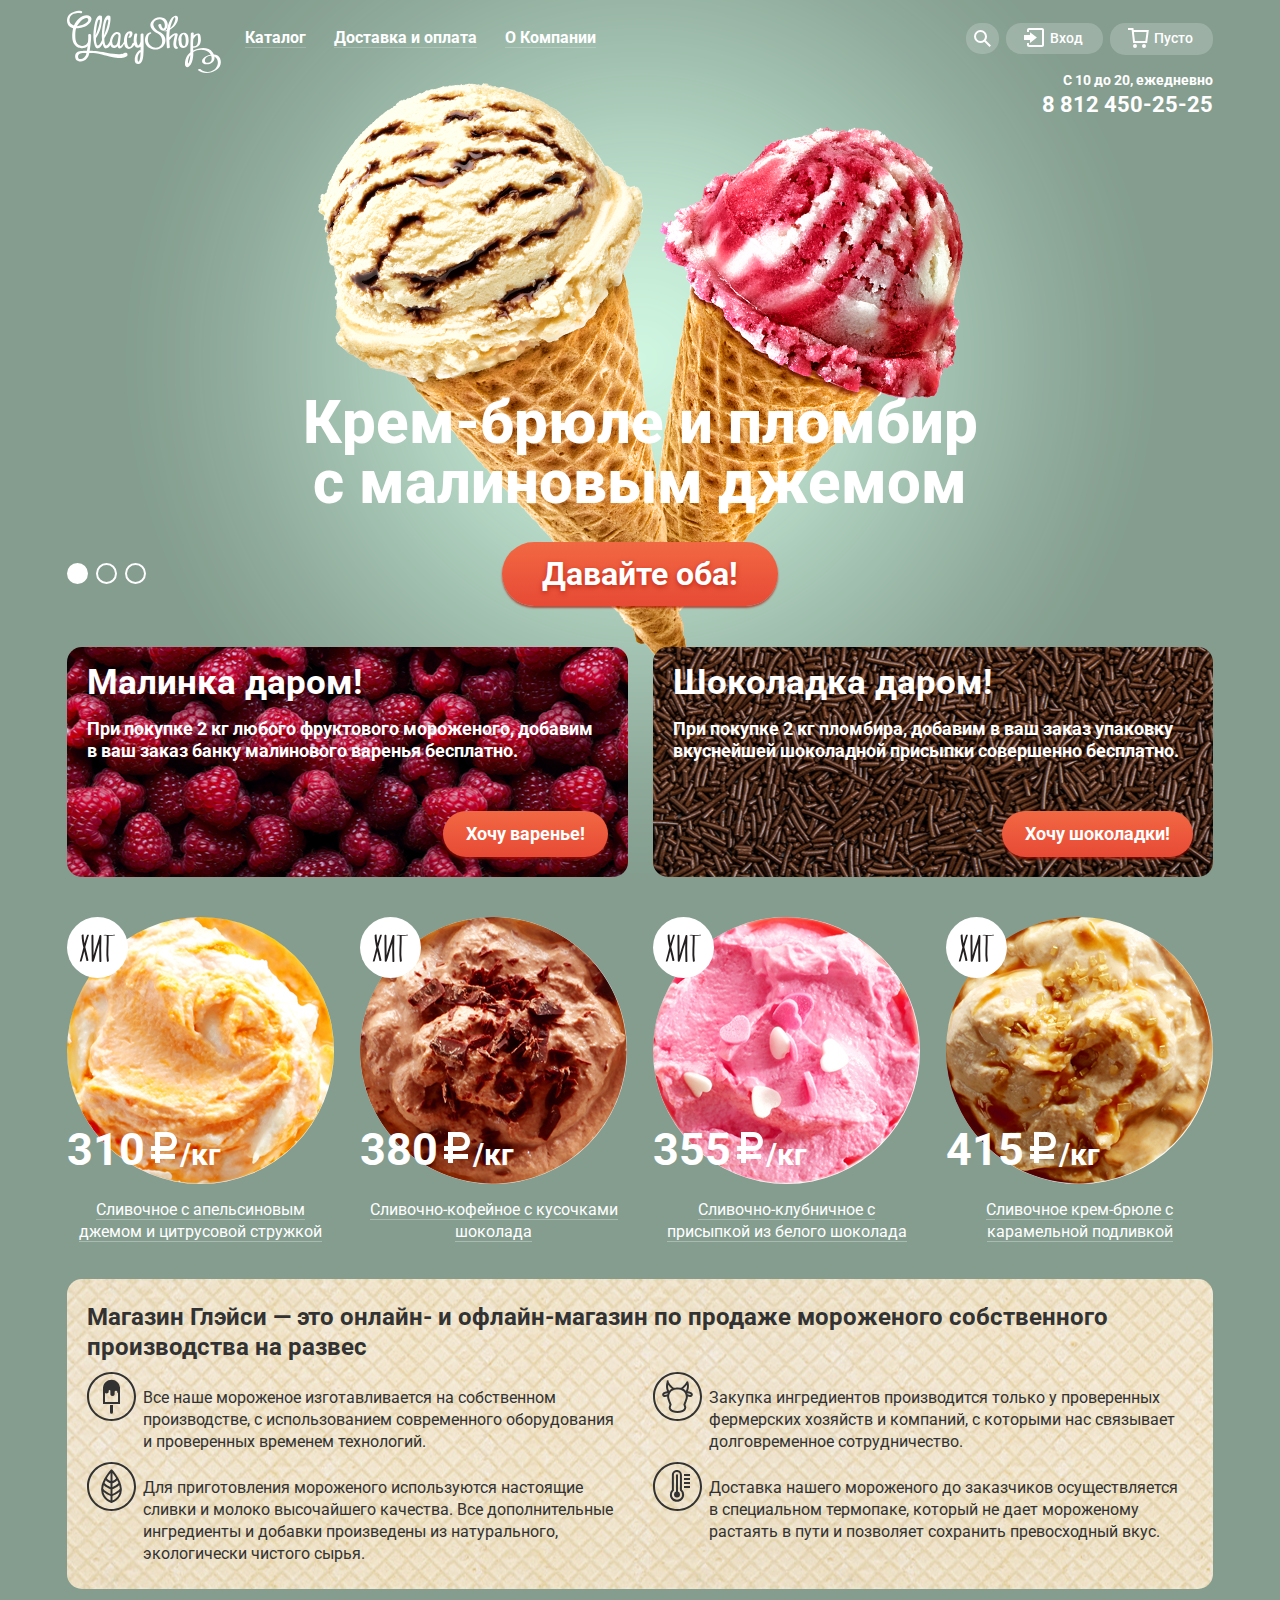
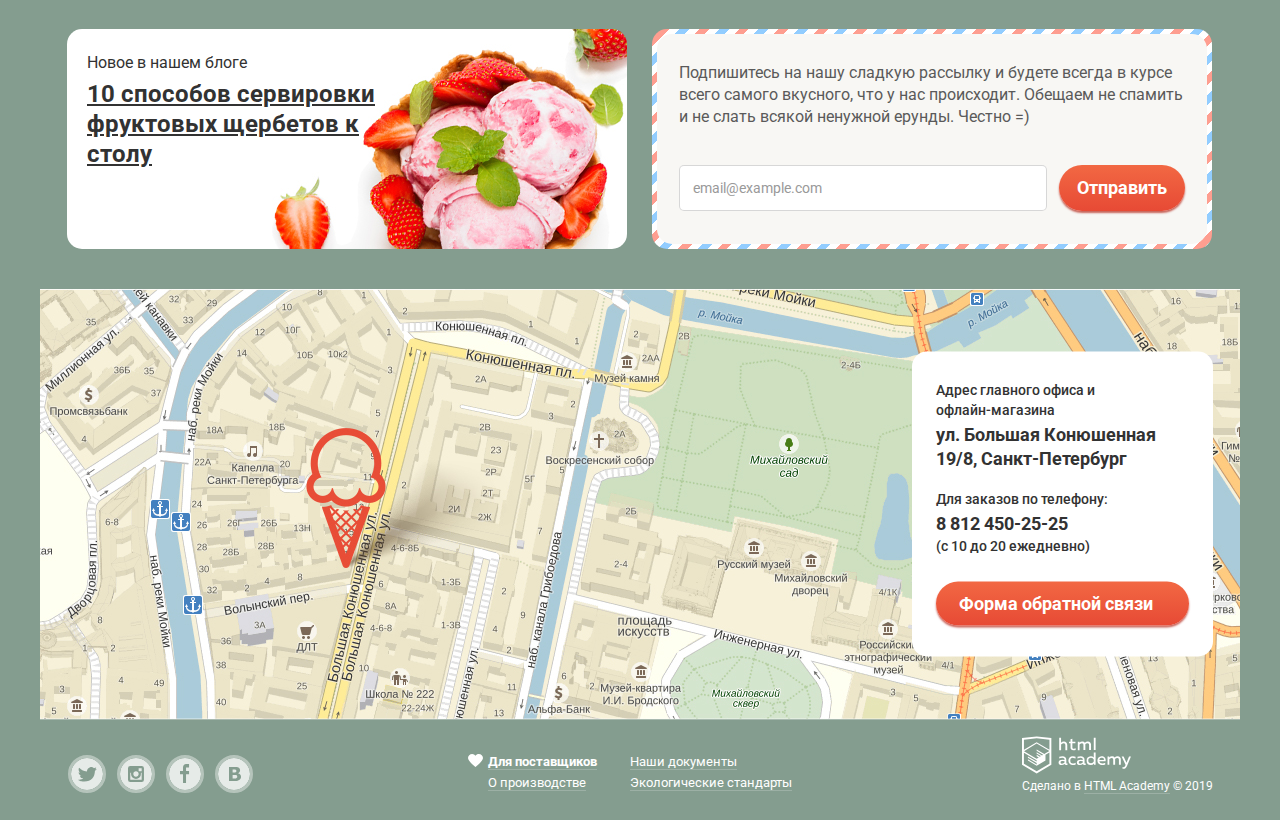
==== commit e679e5de: "Финал" ====
--- a/index.html
+++ b/index.html
@@ -1,300 +1,303 @@
 <!DOCTYPE html>
 <html lang="ru">
-  <head>
+
+<head>
     <meta charset="utf-8">
     <title>HTML Academy: Глейси</title>
     <link href="https://fonts.googleapis.com/css?family=Roboto:400,700&display=swap&subset=cyrillic-ext" rel="stylesheet">
-    <link href="css/normalize.css" rel="stylesheet">
-    <link href="css/style.css" rel="stylesheet">
-  </head>
-
-
-  
-  <body>
+    <link href="css/normalize-min.css" rel="stylesheet">
+    <link href="css/style-min.css" rel="stylesheet">
+</head>
+
+
+
+<body>
     <input class="visually-hidden" type="radio" id="product-1" name="toggle" checked>
     <input class="visually-hidden" type="radio" id="product-2" name="toggle">
     <input class="visually-hidden" type="radio" id="product-3" name="toggle">
-    
+
     <div class="site-wrapper">
 
-      <div class="container">
-
-        <header class="header">
-          <a class="header-logo" href="#"><img src="img/logo.svg" width="154" height="64" alt="gllacy shop logo"></a>
-          <nav class="main-navigation">
-            <ul class="menu">
-              <li class="menu-menu-item menu-dropdown">
-                <a class="menu-menu-link" href="#">Каталог</a>
-                <ul class="popup submenu">
-                  <li class="submenu-news"><a href="#">Новинки</a></li>
-                  <li><a href="catalog.html">Сливочное</a></li>
-                  <li><a href="#">Щербеты</a></li>
-                  <li><a href="#">Фруктовый лед</a></li>
-                  <li><a href="#">Мелорин</a></li>
-                </ul>
-              </li>
-              <li class="menu-menu-item">
-                <a class="menu-menu-link" href="delivery.html">Доставка и оплата</a>
-              </li>
-              <li class="menu-menu-item">
-                <a class="menu-menu-link" href="about.html">О Компании</a>
-              </li>
-            </ul>
-            <div class="user-navigation">
-              <ul class="user">
-                <li>
-                  <button class="user-menu-item search" type="button">
+        <div class="container">
+
+            <header class="header">
+                <a class="header-logo" href="#"><img src="img/logo.svg" width="154" height="64" alt="gllacy shop logo"></a>
+                <nav class="main-navigation">
+                    <ul class="menu">
+                        <li class="menu-menu-item menu-dropdown">
+                            <a class="menu-menu-link" href="#">Каталог</a>
+                            <ul class="popup submenu">
+                                <li class="submenu-news"><a href="#">Новинки</a></li>
+                                <li><a href="catalog.html">Сливочное</a></li>
+                                <li><a href="#">Щербеты</a></li>
+                                <li><a href="#">Фруктовый лед</a></li>
+                                <li><a href="#">Мелорин</a></li>
+                            </ul>
+                        </li>
+                        <li class="menu-menu-item">
+                            <a class="menu-menu-link" href="delivery.html">Доставка и оплата</a>
+                        </li>
+                        <li class="menu-menu-item">
+                            <a class="menu-menu-link" href="about.html">О Компании</a>
+                        </li>
+                    </ul>
+                    <div class="user-navigation">
+                        <ul class="user">
+                            <li>
+                                <button class="user-menu-item search" type="button">
                     <svg xmlns="http://www.w3.org/2000/svg" xmlns:xlink="http://www.w3.org/1999/xlink" width="17" height="17" viewBox="0 0 17 17"><path fill="#fff" d="M16.958 15.527L11.75 10.32A6.455 6.455 0 0 0 13 6.5 6.5 6.5 0 1 0 6.5 13a6.465 6.465 0 0 0 3.839-1.263l5.205 5.204 1.414-1.414zM6.5 11C4.019 11 2 8.981 2 6.5S4.019 2 6.5 2 11 4.019 11 6.5 8.981 11 6.5 11z"/></svg>
                   </button>
-                  <div class="popup search-form">
-                    <form action="https://echo.htmlacademy.ru/courses" method="post">
-                      <label class="visually-hidden" for="search">Поиск по сайту</label>
-                      <input type="search" name="search" id="search" placeholder="Крем-брюле">
-                    </form>
-                  </div>
-                </li>
-                <li>
-                  <button class="user-menu-item" type="button">
+                                <div class="popup search-form">
+                                    <form action="https://echo.htmlacademy.ru/courses" method="post">
+                                        <label class="visually-hidden" for="search">Поиск по сайту</label>
+                                        <input type="search" name="search" id="search" placeholder="Крем-брюле">
+                                    </form>
+                                </div>
+                            </li>
+                            <li>
+                                <button class="user-menu-item" type="button">
                     <svg class="login-icon" xmlns="http://www.w3.org/2000/svg" xmlns:xlink="http://www.w3.org/1999/xlink" width="21" height="19" viewBox="0 0 21 19" fill="#ffffff"><path d="M6 14.875L12.917 9.5 6 4.125v2.917H-.042v4.917H6z"/><path d="M18 0H5C3.9 0 3 .9 3 2v2h2V2h13v15H5v-2H3v2c0 1.1.9 2 2 2h13c1.1 0 2-.9 2-2V2c0-1.1-.9-2-2-2z"/></svg>
                   Вход
                   </button>
-                  <div class="popup login-form">
-                    <form action="https://echo.htmlacademy.ru/courses" method="post">
-                      <label class="visually-hidden">Ввести email</label>
-                      <input type="email" name="email" id="email" placeholder="email@example.com">
-                      <label class="visually-hidden">Ввести пароль</label>
-                      <input type="password" name="password" id="password" placeholder="••••••••">
-                      <div class="login-form-links">
-                        <button class="button login-form-button" type="submit">Войти</button>
-                        <ul class="login-links-list">
-                          <li><a class="login-form-link" href="#">Забыли пароль?</a></li>
-                          <li><a class="login-form-link" href="#">Новая регистрация</a></li>
-                        </ul>
-                      </div>
-                    </form>
-                  </div>
-                </li>
-                <li><button class="user-menu-item" type="button">
+                                <div class="popup login-form">
+                                    <form action="https://echo.htmlacademy.ru/courses" method="post">
+                                        <label class="visually-hidden">Ввести email</label>
+                                        <input type="email" name="email" id="email" placeholder="email@example.com">
+                                        <label class="visually-hidden">Ввести пароль</label>
+                                        <input type="password" name="password" id="password" placeholder="••••••••">
+                                        <div class="login-form-links">
+                                            <button class="button login-form-button" type="submit">Войти</button>
+                                            <ul class="login-links-list">
+                                                <li><a class="login-form-link" href="#">Забыли пароль?</a></li>
+                                                <li><a class="login-form-link" href="#">Новая регистрация</a></li>
+                                            </ul>
+                                        </div>
+                                    </form>
+                                </div>
+                            </li>
+                            <li><button class="user-menu-item" type="button">
                   <svg class="cart-icon" xmlns="http://www.w3.org/2000/svg" fill="#ffffff" width="21" height="20" viewBox="0 0 21 20"><g><path d="M5.657 2.031L5.422 0H0v2h3.64l1.5 13h13.988l1.699-12.969H5.657zM17.372 13H6.922L5.888 4.031h12.66L17.372 13z"/><circle cx="6.984" cy="18" r="2"/><circle cx="15.984" cy="18" r="2"/></g></svg>
                   Пусто</button></li>
-              </ul>
-              <p class="header-time">C 10 до 20, ежедневно
-              <a class="header-tel" href="tel:+78124502525">8 812 450-25-25</a>
-              </p>
-            </div>
-          </nav>
-        </header>
-
-        <main>
-
-          <section class="slider">
-            <h1 class="visually-hidden">Магазин мороженого</h1>
-            <div class="slider-controls">
-              <label for="product-1">Первый</label>
-              <label for="product-2">Второй</label>
-              <label for="product-3">Третий</label>
-            </div>
-            <ul class="slider-list">
-              <li class="slider-item slide" id="slide1">
-                <h3 class="slide-title">
-                  Крем-брюле и пломбир с малиновым джемом
-                </h3>
-                <a class="button slider-button" href="#">Давайте оба!</a>
-              </li>
-              <li class="slider-item slide" id="slide2">
-                <h3 class="slide-title">
-                  Шоколадный пломбир и лимонный сорбет
-                </h3>
-                <a class="button slider-button" href="#">Давайте оба!</a>
-              </li>
-              <li class="slider-item slide" id="slide3">
-                <h3 class="slide-title">
-                  Пломбир с помадкой и клубничный щербет
-                </h3>
-                <a class="button slider-button" href="#">Давайте оба!</a>
-              </li>
-            </ul>
-          </section>
-
-          <section class="info-blocks">
-            <article class="block raspberry-promo">
-              <h2>Малинка даром!</h2>
-              <p>При покупке 2 кг любого фруктового мороженого, добавим в&nbsp;ваш заказ банку малинового варенья бесплатно.</p>
-              <a href="#" class="button block-button">Хочу варенье!</a>
-            </article>
-            <article class="block chocolate-promo">
-              <h2>Шоколадка даром!</h2>
-              <p>При покупке 2 кг пломбира, добавим в&nbsp;ваш заказ упаковку вкуснейшей шоколадной присыпки совершенно бесплатно.</p>
-              <a href="#" class="button block-button">Хочу шоколадки!</a>
-            </article>
-          </section>
-
-          <section class="hits-catalog">
-            <h2 class="visually-hidden">Популярное мороженое</h2>
-            <ul class="ice-card hits">
-              <li>
-                <img class="ice-cream" src="img/ice/orange.jpg" width="267" height="267" alt="Сливочное с апельсиновым джемом и цитрусовой стружкой">
-                <div class="item-price">
-                  <p class="price">310</p>
-                  <svg xmlns="http://www.w3.org/2000/svg" width="31" height="36" viewBox="0 0 31 36"><path fill="#ffffff" d="M11 21h7.451c5.247 0 9.5-4.253 9.5-9.5S23.698 2 18.451 2H6v14H2v5h4v3H2v5h4v4h5v-4h15v-5H11v-3zm0-14h7.451v-.03a4.53 4.53 0 0 1 0 9.06V16H11V7z"/></svg>
-                  <p class="measure">/кг</p>
-                </div>
-                <p class="item-name"><a class="item-name-link" href="orange.html">Сливочное с апельсиновым джемом и цитрусовой стружкой</a></p>
-                <div class="quick-view">
-                  <a class="button quick-view-button">Быстрый просмотр</a>
-                </div>
-              </li>
-              <li>
-                <img class="ice-cream" src="img/ice/chocolate.jpg" width="267" height="267" alt="Сливочно-кофейное с кусочками шоколада">
-                <div class="item-price">
-                  <p class="price">380</p>
-                  <svg xmlns="http://www.w3.org/2000/svg" width="31" height="36" viewBox="0 0 31 36"><path fill="#ffffff" d="M11 21h7.451c5.247 0 9.5-4.253 9.5-9.5S23.698 2 18.451 2H6v14H2v5h4v3H2v5h4v4h5v-4h15v-5H11v-3zm0-14h7.451v-.03a4.53 4.53 0 0 1 0 9.06V16H11V7z"/></svg>
-                  <p class="measure">/кг</p>
-                </div>
-                <p class="item-name"><a class="item-name-link" href="chocolate.html">Сливочно-кофейное с кусочками шоколада</a></p> 
-                <div class="quick-view">
-                  <a class="button quick-view-button">Быстрый просмотр</a>
-                </div>
-              </li>
-              <li>
-                <img class="ice-cream" src="img/ice/strawberry.jpg" width="267" height="267" alt="Сливочно-клубничное с присыпкой из белого шоколада">
-                <div class="item-price">
-                  <p class="price">355</p>
-                  <svg xmlns="http://www.w3.org/2000/svg" width="31" height="36" viewBox="0 0 31 36"><path fill="#ffffff" d="M11 21h7.451c5.247 0 9.5-4.253 9.5-9.5S23.698 2 18.451 2H6v14H2v5h4v3H2v5h4v4h5v-4h15v-5H11v-3zm0-14h7.451v-.03a4.53 4.53 0 0 1 0 9.06V16H11V7z"/></svg>
-                  <p class="measure">/кг</p>
-                </div>
-                <p class="item-name"><a class="item-name-link" href="strawberry.html">Сливочно-клубничное с присыпкой из белого шоколада</a></p>
-                <div class="quick-view">
-                  <a class="button quick-view-button">Быстрый просмотр</a>
-                </div>
-              </li>
-              <li>
-                <img class="ice-cream" src="img/ice/caramel.jpg" width="267" height="267" alt="Сливочное крем-брюле с карамельной подливкой">
-                <div class="item-price">
-                  <p class="price">415</p>
-                  <svg xmlns="http://www.w3.org/2000/svg" width="31" height="36" viewBox="0 0 31 36"><path fill="#ffffff" d="M11 21h7.451c5.247 0 9.5-4.253 9.5-9.5S23.698 2 18.451 2H6v14H2v5h4v3H2v5h4v4h5v-4h15v-5H11v-3zm0-14h7.451v-.03a4.53 4.53 0 0 1 0 9.06V16H11V7z"/></svg>
-                  <p class="measure">/кг</p>
-                </div>
-                <p class="item-name"><a class="item-name-link" href="caramel.html">Сливочное крем-брюле с карамельной подливкой</a></p>
-                <div class="quick-view">
-                  <a class="button quick-view-button">Быстрый просмотр</a>
-                </div>
-              </li>
-            </ul>
-          </section>
-
-          <section class="advantages">
-            <h2>Магазин Глэйси — это онлайн- и офлайн-магазин по продаже мороженого собственного производства на развес</h2>
-            <ul class="advantages-list">
-              <li class="advantage-item">
-                <svg class="advantage-icon" xmlns="http://www.w3.org/2000/svg" width="49" height="49" viewBox="0 0 49 49" fill="#323232"><path d="M24.5 0C10.969 0 0 10.969 0 24.5S10.969 49 24.5 49 49 38.031 49 24.5 38.031 0 24.5 0zm0 47C12.093 47 2 36.906 2 24.5 2 12.093 12.093 2 24.5 2 36.906 2 47 12.093 47 24.5 47 36.906 36.906 47 24.5 47z"/><path d="M24.5 7.625c-4.355 0-7.94 3.278-8.436 7.5H16v16.917h17V15.125h-.063c-.497-4.222-4.082-7.5-8.437-7.5zM31 30.042H18v-9.257c.275.337.705.631 1.542.631 1.292 0 2.125-.713 2.125-1.625v-.875a.854.854 0 1 1 1.708 0c0 .009-.005.017-.005.025 0 .007.005.01.005.017v3.292s-.031 1.833 2.125 1.833c2.109 0 2.125-1.75 2.125-1.75v-2.25h.001l-.001-.005a1.344 1.344 0 0 1 2.688 0c0 .031.021.088.021.088s.034.609.667.894v8.982zM23 40.125a1.5 1.5 0 1 0 3 0V33h-3v7.125z"/></svg>  
-                <p class="advantage-text">Все наше мороженое изготавливается на собственном производстве, с использованием современного оборудования и&nbsp;проверенных временем технологий.</p>
-              </li>
-              <li class="advantage-item">
-                <svg class="advantage-icon" xmlns="http://www.w3.org/2000/svg" width="49" height="49" viewBox="0 0 49 49" fill="#323232"><path d="M24.5 0C10.969 0 0 10.969 0 24.5S10.969 49 24.5 49 49 38.031 49 24.5 38.031 0 24.5 0zm0 47C12.093 47 2 36.906 2 24.5 2 12.093 12.093 2 24.5 2 36.906 2 47 12.093 47 24.5 47 36.906 36.906 47 24.5 47z"/><path d="M34.811 19.342c.86-1.711 1.88-4.987.433-9.482a1 1 0 0 0-1.825-.182c-1.271 2.268-4.038 5.927-6.047 6.094-.03.002-.054.019-.083.024A16.242 16.242 0 0 0 24.5 15.5c-.103 0-1.311.009-2.801.292-.025-.004-.045-.019-.071-.021-2.004-.167-4.773-3.827-6.048-6.095a1 1 0 1 0-1.824.183c-1.448 4.494-.427 7.771.433 9.482-1.744.22-3.954.777-4.757 2.188-.388.682-.38 1.464.024 2.201.514.939 1.399 1.245 2.334 1.245.816 0 1.668-.233 2.349-.482-.004.54.026 1.08.129 1.612.288 1.496 1.131 3.636 1.748 5.197.188.479.396 1.004.509 1.324-.235.614-.672 1.812-.766 2.484-.112.801.114 2.147 1.121 3.306 1.443 1.659 4.006 2.5 7.619 2.5 3.612 0 6.176-.841 7.619-2.5 1.007-1.158 1.233-2.505 1.121-3.306-.094-.673-.53-1.87-.767-2.484.114-.319.32-.843.509-1.32.617-1.563 1.462-3.704 1.75-5.201a8.483 8.483 0 0 0 .135-1.61c.679.248 1.528.48 2.342.48.936 0 1.82-.306 2.334-1.245.404-.737.412-1.519.024-2.201-.801-1.41-3.011-1.967-4.755-2.187zm-.953-6.634c.428 3.06-.477 5.157-1.031 6.112a9.905 9.905 0 0 0-.798-.872c-.544-.526-1.199-.934-1.891-1.258 1.483-1.051 2.801-2.673 3.72-3.982zm-18.716.002c.916 1.304 2.229 2.919 3.706 3.97-.701.329-1.359.744-1.892 1.283-.276.279-.533.57-.771.872-.549-.943-1.468-3.054-1.043-6.125zM11.21 22.77c-.089-.163-.063-.21-.04-.25.223-.391 1.387-1.006 3.609-1.233-.116.29-.217.582-.302.878-1.265.673-2.998 1.091-3.267.605zm21.558 2.959c-.252 1.313-1.058 3.354-1.646 4.844-.398 1.01-.609 1.552-.683 1.877l-.066.302.114.287c.283.71.711 1.908.772 2.351.001.009.096.858-.649 1.716-.72.826-2.363 1.812-6.11 1.812-3.747 0-5.391-.986-6.11-1.812-.746-.857-.651-1.707-.65-1.716.062-.441.489-1.641.772-2.352l.114-.286-.066-.302c-.072-.326-.284-.869-.683-1.881-.587-1.489-1.392-3.528-1.645-4.841-.422-2.198.379-4.575 2.145-6.358 1.513-1.528 4.933-1.868 6.123-1.871 1.166 0 4.539.339 6.139 1.886 2.081 2.014 2.465 4.597 2.129 6.344zm5.021-2.959c-.263.479-1.974.07-3.238-.592a9.437 9.437 0 0 0-.297-.888c2.198.23 3.354.84 3.575 1.229.024.041.05.087-.04.251z"/></svg>
-                <p class="advantage-text">Закупка ингредиентов производится только у проверенных фермерских хозяйств и компаний, с которыми нас связывает долговременное сотрудничество.</p>
-              </li>
-              <li class="advantage-item">
-                <svg class="advantage-icon" xmlns="http://www.w3.org/2000/svg" width="49" height="49" viewBox="0 0 49 49" fill="#323232"><path d="M24.5 0C10.969 0 0 10.969 0 24.5S10.969 49 24.5 49 49 38.031 49 24.5 38.031 0 24.5 0zm0 47C12.093 47 2 36.906 2 24.5 2 12.093 12.093 2 24.5 2 36.906 2 47 12.093 47 24.5 47 36.906 36.906 47 24.5 47z"/><path d="M34.807 26.756c-.45-9.493-9.197-18.693-9.586-19.097-.015-.015-.033-.023-.048-.037a.942.942 0 0 0-.118-.09.945.945 0 0 0-.13-.077c-.018-.009-.032-.022-.051-.03-.027-.011-.056-.011-.083-.02a.898.898 0 0 0-.297-.044c-.045 0-.089.002-.134.008a.957.957 0 0 0-.158.038c-.025.008-.052.008-.076.018-.018.007-.031.021-.049.029a.896.896 0 0 0-.133.079.95.95 0 0 0-.118.091c-.015.013-.033.021-.046.036-.389.404-9.14 9.608-9.587 19.105-.008.067-.017.133-.011.202-.013.363-.017.727-.003 1.091.369 10.256 9.978 12.82 10.075 12.845a.995.995 0 0 0 .494 0c.097-.024 9.706-2.589 10.074-12.845.013-.363.009-.727-.003-1.089.006-.073-.004-.142-.012-.213zM16.783 23.25c2.219 2.058 5.368 3.521 6.717 4.091v4.552c-2.448-1.196-6.219-3.341-7.302-5.228a17.06 17.06 0 0 1 .585-3.415zm2.024-5.096c1.513 1.688 3.602 2.646 4.693 3.059v3.94c-1.654-.76-4.424-2.216-6.016-4.043a29.164 29.164 0 0 1 1.323-2.956zm12.711 2.954c-1.59 1.824-4.362 3.283-6.018 4.044v-3.939c1.092-.413 3.183-1.372 4.695-3.062.489.949.935 1.94 1.323 2.957zM25.5 19.047v-8.008a45.239 45.239 0 0 1 3.651 5.229c-.953 1.374-2.536 2.276-3.651 2.779zm0 12.846v-4.552c1.35-.569 4.499-2.034 6.719-4.092.305 1.128.515 2.273.584 3.417-1.083 1.883-4.855 4.029-7.303 5.227zm-2-12.843c-1.113-.5-2.694-1.399-3.649-2.779a45.379 45.379 0 0 1 3.649-5.229v8.008zm-7.117 10.775c2.328 1.983 5.69 3.629 7.117 4.281v4.403c-2.092-.904-6.162-3.331-7.117-8.684zm9.117 8.696v-4.415c1.428-.653 4.792-2.3 7.121-4.284-.95 5.411-5.02 7.813-7.121 8.699z"/></svg>
-                <p class="advantage-text">Для приготовления мороженого используются настоящие сливки и молоко высочайшего качества. Все дополнительные ингредиенты и добавки произведены из натурального, экологически чистого сырья.</p>
-              </li>
-              <li class="advantage-item">
-                <svg class="advantage-icon" xmlns="http://www.w3.org/2000/svg" width="49" height="49" viewBox="0 0 49 49" fill="#323232"><path d="M24.5 0C10.969 0 0 10.969 0 24.5S10.969 49 24.5 49 49 38.031 49 24.5 38.031 0 24.5 0zm0 47C12.093 47 2 36.906 2 24.5 2 12.093 12.093 2 24.5 2 36.906 2 47 12.093 47 24.5 47 36.906 36.906 47 24.5 47z"/><path d="M28.938 13.125c0-2.774-2.257-5.031-5.031-5.031s-5.031 2.257-5.031 5.031v14.64a7.042 7.042 0 0 0-2 4.923c0 3.929 3.196 7.125 7.125 7.125s7.125-3.196 7.125-7.125a7.127 7.127 0 0 0-2.188-5.126V13.125zm.187 19.563a5.126 5.126 0 0 1-10.25 0c0-1.647.792-3.098 2-4.035V13.125a3.031 3.031 0 1 1 6.062 0v15.372a5.114 5.114 0 0 1 2.188 4.191z"/><path d="M25 29.559V13.188a1 1 0 1 0-2 0v16.371a2.99 2.99 0 0 0-2 2.816 3 3 0 1 0 6 0 2.99 2.99 0 0 0-2-2.816zM31 12h6v2h-6zM31 16h6v2h-6zM31 20h6v2h-6zM31 24h6v2h-6z"/></svg>
-                <p class="advantage-text">Доставка нашего мороженого до заказчиков осуществляется в&nbsp;специальном термопаке, который не дает мороженому растаять в пути и позволяет сохранить превосходный вкус.</p>
-              </li>
-            </ul>  
-          </section>
-
-          <section class="info-blocks">
-            <article class="block service">
-              <p>Новое в нашем блоге</p>
-              <a href="how-to-serve.html">10 способов сервировки фруктовых щербетов к столу</a>
-            </article>
-            <article class="block mailing">
-              <div class="inner-mailing">
-                <p>Подпишитесь на нашу сладкую рассылку и будете всегда в курсе всего самого вкусного, что у нас происходит. Обещаем не спамить и не слать всякой ненужной ерунды. Честно =)</p>
-                <form class="mailing-form">
-                  <label for="email-mailing">
+                        </ul>
+                        <p class="header-time">C 10 до 20, ежедневно
+                            <a class="header-tel" href="tel:+78124502525">8 812 450-25-25</a>
+                        </p>
+                    </div>
+                </nav>
+            </header>
+
+            <main>
+
+                <section class="slider">
+                    <h1 class="visually-hidden">Магазин мороженого</h1>
+                    <div class="slider-controls">
+                        <label for="product-1">Первый</label>
+                        <label for="product-2">Второй</label>
+                        <label for="product-3">Третий</label>
+                    </div>
+                    <ul class="slider-list">
+                        <li class="slider-item slide" id="slide1">
+                            <h3 class="slide-title">
+                                Крем-брюле и пломбир с малиновым джемом
+                            </h3>
+                            <a class="button slider-button" href="#">Давайте оба!</a>
+                        </li>
+                        <li class="slider-item slide" id="slide2">
+                            <h3 class="slide-title">
+                                Шоколадный пломбир и лимонный сорбет
+                            </h3>
+                            <a class="button slider-button" href="#">Давайте оба!</a>
+                        </li>
+                        <li class="slider-item slide" id="slide3">
+                            <h3 class="slide-title">
+                                Пломбир с помадкой и клубничный щербет
+                            </h3>
+                            <a class="button slider-button" href="#">Давайте оба!</a>
+                        </li>
+                    </ul>
+                </section>
+
+                <section class="info-blocks">
+                    <article class="block raspberry-promo">
+                        <h2>Малинка даром!</h2>
+                        <p>При покупке 2 кг любого фруктового мороженого, добавим в&nbsp;ваш заказ банку малинового варенья бесплатно.</p>
+                        <a href="#" class="button block-button">Хочу варенье!</a>
+                    </article>
+                    <article class="block chocolate-promo">
+                        <h2>Шоколадка даром!</h2>
+                        <p>При покупке 2 кг пломбира, добавим в&nbsp;ваш заказ упаковку вкуснейшей шоколадной присыпки совершенно бесплатно.</p>
+                        <a href="#" class="button block-button">Хочу шоколадки!</a>
+                    </article>
+                </section>
+
+                <section class="hits-catalog">
+                    <h2 class="visually-hidden">Популярное мороженое</h2>
+                    <ul class="ice-card hits">
+                        <li>
+                            <img class="ice-cream" src="img/ice/orange.jpg" width="267" height="267" alt="Сливочное с апельсиновым джемом и цитрусовой стружкой">
+                            <div class="item-price">
+                                <p class="price">310</p>
+                                <svg xmlns="http://www.w3.org/2000/svg" width="31" height="36" viewBox="0 0 31 36"><path fill="#ffffff" d="M11 21h7.451c5.247 0 9.5-4.253 9.5-9.5S23.698 2 18.451 2H6v14H2v5h4v3H2v5h4v4h5v-4h15v-5H11v-3zm0-14h7.451v-.03a4.53 4.53 0 0 1 0 9.06V16H11V7z"/></svg>
+                                <p class="measure">/кг</p>
+                            </div>
+                            <p class="item-name"><a class="item-name-link" href="orange.html">Сливочное с апельсиновым джемом и цитрусовой стружкой</a></p>
+                            <div class="quick-view">
+                                <a class="button quick-view-button">Быстрый просмотр</a>
+                            </div>
+                        </li>
+                        <li>
+                            <img class="ice-cream" src="img/ice/chocolate.jpg" width="267" height="267" alt="Сливочно-кофейное с кусочками шоколада">
+                            <div class="item-price">
+                                <p class="price">380</p>
+                                <svg xmlns="http://www.w3.org/2000/svg" width="31" height="36" viewBox="0 0 31 36"><path fill="#ffffff" d="M11 21h7.451c5.247 0 9.5-4.253 9.5-9.5S23.698 2 18.451 2H6v14H2v5h4v3H2v5h4v4h5v-4h15v-5H11v-3zm0-14h7.451v-.03a4.53 4.53 0 0 1 0 9.06V16H11V7z"/></svg>
+                                <p class="measure">/кг</p>
+                            </div>
+                            <p class="item-name"><a class="item-name-link" href="chocolate.html">Сливочно-кофейное с кусочками шоколада</a></p>
+                            <div class="quick-view">
+                                <a class="button quick-view-button">Быстрый просмотр</a>
+                            </div>
+                        </li>
+                        <li>
+                            <img class="ice-cream" src="img/ice/strawberry.jpg" width="267" height="267" alt="Сливочно-клубничное с присыпкой из белого шоколада">
+                            <div class="item-price">
+                                <p class="price">355</p>
+                                <svg xmlns="http://www.w3.org/2000/svg" width="31" height="36" viewBox="0 0 31 36"><path fill="#ffffff" d="M11 21h7.451c5.247 0 9.5-4.253 9.5-9.5S23.698 2 18.451 2H6v14H2v5h4v3H2v5h4v4h5v-4h15v-5H11v-3zm0-14h7.451v-.03a4.53 4.53 0 0 1 0 9.06V16H11V7z"/></svg>
+                                <p class="measure">/кг</p>
+                            </div>
+                            <p class="item-name"><a class="item-name-link" href="strawberry.html">Сливочно-клубничное с присыпкой из белого шоколада</a></p>
+                            <div class="quick-view">
+                                <a class="button quick-view-button">Быстрый просмотр</a>
+                            </div>
+                        </li>
+                        <li>
+                            <img class="ice-cream" src="img/ice/caramel.jpg" width="267" height="267" alt="Сливочное крем-брюле с карамельной подливкой">
+                            <div class="item-price">
+                                <p class="price">415</p>
+                                <svg xmlns="http://www.w3.org/2000/svg" width="31" height="36" viewBox="0 0 31 36"><path fill="#ffffff" d="M11 21h7.451c5.247 0 9.5-4.253 9.5-9.5S23.698 2 18.451 2H6v14H2v5h4v3H2v5h4v4h5v-4h15v-5H11v-3zm0-14h7.451v-.03a4.53 4.53 0 0 1 0 9.06V16H11V7z"/></svg>
+                                <p class="measure">/кг</p>
+                            </div>
+                            <p class="item-name"><a class="item-name-link" href="caramel.html">Сливочное крем-брюле с карамельной подливкой</a></p>
+                            <div class="quick-view">
+                                <a class="button quick-view-button">Быстрый просмотр</a>
+                            </div>
+                        </li>
+                    </ul>
+                </section>
+
+                <section class="advantages">
+                    <h2>Магазин Глэйси — это онлайн- и офлайн-магазин по продаже мороженого собственного производства на развес</h2>
+                    <ul class="advantages-list">
+                        <li class="advantage-item">
+                            <svg class="advantage-icon" xmlns="http://www.w3.org/2000/svg" width="49" height="49" viewBox="0 0 49 49" fill="#323232"><path d="M24.5 0C10.969 0 0 10.969 0 24.5S10.969 49 24.5 49 49 38.031 49 24.5 38.031 0 24.5 0zm0 47C12.093 47 2 36.906 2 24.5 2 12.093 12.093 2 24.5 2 36.906 2 47 12.093 47 24.5 47 36.906 36.906 47 24.5 47z"/><path d="M24.5 7.625c-4.355 0-7.94 3.278-8.436 7.5H16v16.917h17V15.125h-.063c-.497-4.222-4.082-7.5-8.437-7.5zM31 30.042H18v-9.257c.275.337.705.631 1.542.631 1.292 0 2.125-.713 2.125-1.625v-.875a.854.854 0 1 1 1.708 0c0 .009-.005.017-.005.025 0 .007.005.01.005.017v3.292s-.031 1.833 2.125 1.833c2.109 0 2.125-1.75 2.125-1.75v-2.25h.001l-.001-.005a1.344 1.344 0 0 1 2.688 0c0 .031.021.088.021.088s.034.609.667.894v8.982zM23 40.125a1.5 1.5 0 1 0 3 0V33h-3v7.125z"/></svg>
+                            <p class="advantage-text">Все наше мороженое изготавливается на собственном производстве, с использованием современного оборудования и&nbsp;проверенных временем технологий.</p>
+                        </li>
+                        <li class="advantage-item">
+                            <svg class="advantage-icon" xmlns="http://www.w3.org/2000/svg" width="49" height="49" viewBox="0 0 49 49" fill="#323232"><path d="M24.5 0C10.969 0 0 10.969 0 24.5S10.969 49 24.5 49 49 38.031 49 24.5 38.031 0 24.5 0zm0 47C12.093 47 2 36.906 2 24.5 2 12.093 12.093 2 24.5 2 36.906 2 47 12.093 47 24.5 47 36.906 36.906 47 24.5 47z"/><path d="M34.811 19.342c.86-1.711 1.88-4.987.433-9.482a1 1 0 0 0-1.825-.182c-1.271 2.268-4.038 5.927-6.047 6.094-.03.002-.054.019-.083.024A16.242 16.242 0 0 0 24.5 15.5c-.103 0-1.311.009-2.801.292-.025-.004-.045-.019-.071-.021-2.004-.167-4.773-3.827-6.048-6.095a1 1 0 1 0-1.824.183c-1.448 4.494-.427 7.771.433 9.482-1.744.22-3.954.777-4.757 2.188-.388.682-.38 1.464.024 2.201.514.939 1.399 1.245 2.334 1.245.816 0 1.668-.233 2.349-.482-.004.54.026 1.08.129 1.612.288 1.496 1.131 3.636 1.748 5.197.188.479.396 1.004.509 1.324-.235.614-.672 1.812-.766 2.484-.112.801.114 2.147 1.121 3.306 1.443 1.659 4.006 2.5 7.619 2.5 3.612 0 6.176-.841 7.619-2.5 1.007-1.158 1.233-2.505 1.121-3.306-.094-.673-.53-1.87-.767-2.484.114-.319.32-.843.509-1.32.617-1.563 1.462-3.704 1.75-5.201a8.483 8.483 0 0 0 .135-1.61c.679.248 1.528.48 2.342.48.936 0 1.82-.306 2.334-1.245.404-.737.412-1.519.024-2.201-.801-1.41-3.011-1.967-4.755-2.187zm-.953-6.634c.428 3.06-.477 5.157-1.031 6.112a9.905 9.905 0 0 0-.798-.872c-.544-.526-1.199-.934-1.891-1.258 1.483-1.051 2.801-2.673 3.72-3.982zm-18.716.002c.916 1.304 2.229 2.919 3.706 3.97-.701.329-1.359.744-1.892 1.283-.276.279-.533.57-.771.872-.549-.943-1.468-3.054-1.043-6.125zM11.21 22.77c-.089-.163-.063-.21-.04-.25.223-.391 1.387-1.006 3.609-1.233-.116.29-.217.582-.302.878-1.265.673-2.998 1.091-3.267.605zm21.558 2.959c-.252 1.313-1.058 3.354-1.646 4.844-.398 1.01-.609 1.552-.683 1.877l-.066.302.114.287c.283.71.711 1.908.772 2.351.001.009.096.858-.649 1.716-.72.826-2.363 1.812-6.11 1.812-3.747 0-5.391-.986-6.11-1.812-.746-.857-.651-1.707-.65-1.716.062-.441.489-1.641.772-2.352l.114-.286-.066-.302c-.072-.326-.284-.869-.683-1.881-.587-1.489-1.392-3.528-1.645-4.841-.422-2.198.379-4.575 2.145-6.358 1.513-1.528 4.933-1.868 6.123-1.871 1.166 0 4.539.339 6.139 1.886 2.081 2.014 2.465 4.597 2.129 6.344zm5.021-2.959c-.263.479-1.974.07-3.238-.592a9.437 9.437 0 0 0-.297-.888c2.198.23 3.354.84 3.575 1.229.024.041.05.087-.04.251z"/></svg>
+                            <p class="advantage-text">Закупка ингредиентов производится только у проверенных фермерских хозяйств и компаний, с которыми нас связывает долговременное сотрудничество.</p>
+                        </li>
+                        <li class="advantage-item">
+                            <svg class="advantage-icon" xmlns="http://www.w3.org/2000/svg" width="49" height="49" viewBox="0 0 49 49" fill="#323232"><path d="M24.5 0C10.969 0 0 10.969 0 24.5S10.969 49 24.5 49 49 38.031 49 24.5 38.031 0 24.5 0zm0 47C12.093 47 2 36.906 2 24.5 2 12.093 12.093 2 24.5 2 36.906 2 47 12.093 47 24.5 47 36.906 36.906 47 24.5 47z"/><path d="M34.807 26.756c-.45-9.493-9.197-18.693-9.586-19.097-.015-.015-.033-.023-.048-.037a.942.942 0 0 0-.118-.09.945.945 0 0 0-.13-.077c-.018-.009-.032-.022-.051-.03-.027-.011-.056-.011-.083-.02a.898.898 0 0 0-.297-.044c-.045 0-.089.002-.134.008a.957.957 0 0 0-.158.038c-.025.008-.052.008-.076.018-.018.007-.031.021-.049.029a.896.896 0 0 0-.133.079.95.95 0 0 0-.118.091c-.015.013-.033.021-.046.036-.389.404-9.14 9.608-9.587 19.105-.008.067-.017.133-.011.202-.013.363-.017.727-.003 1.091.369 10.256 9.978 12.82 10.075 12.845a.995.995 0 0 0 .494 0c.097-.024 9.706-2.589 10.074-12.845.013-.363.009-.727-.003-1.089.006-.073-.004-.142-.012-.213zM16.783 23.25c2.219 2.058 5.368 3.521 6.717 4.091v4.552c-2.448-1.196-6.219-3.341-7.302-5.228a17.06 17.06 0 0 1 .585-3.415zm2.024-5.096c1.513 1.688 3.602 2.646 4.693 3.059v3.94c-1.654-.76-4.424-2.216-6.016-4.043a29.164 29.164 0 0 1 1.323-2.956zm12.711 2.954c-1.59 1.824-4.362 3.283-6.018 4.044v-3.939c1.092-.413 3.183-1.372 4.695-3.062.489.949.935 1.94 1.323 2.957zM25.5 19.047v-8.008a45.239 45.239 0 0 1 3.651 5.229c-.953 1.374-2.536 2.276-3.651 2.779zm0 12.846v-4.552c1.35-.569 4.499-2.034 6.719-4.092.305 1.128.515 2.273.584 3.417-1.083 1.883-4.855 4.029-7.303 5.227zm-2-12.843c-1.113-.5-2.694-1.399-3.649-2.779a45.379 45.379 0 0 1 3.649-5.229v8.008zm-7.117 10.775c2.328 1.983 5.69 3.629 7.117 4.281v4.403c-2.092-.904-6.162-3.331-7.117-8.684zm9.117 8.696v-4.415c1.428-.653 4.792-2.3 7.121-4.284-.95 5.411-5.02 7.813-7.121 8.699z"/></svg>
+                            <p class="advantage-text">Для приготовления мороженого используются настоящие сливки и молоко высочайшего качества. Все дополнительные ингредиенты и добавки произведены из натурального, экологически чистого сырья.</p>
+                        </li>
+                        <li class="advantage-item">
+                            <svg class="advantage-icon" xmlns="http://www.w3.org/2000/svg" width="49" height="49" viewBox="0 0 49 49" fill="#323232"><path d="M24.5 0C10.969 0 0 10.969 0 24.5S10.969 49 24.5 49 49 38.031 49 24.5 38.031 0 24.5 0zm0 47C12.093 47 2 36.906 2 24.5 2 12.093 12.093 2 24.5 2 36.906 2 47 12.093 47 24.5 47 36.906 36.906 47 24.5 47z"/><path d="M28.938 13.125c0-2.774-2.257-5.031-5.031-5.031s-5.031 2.257-5.031 5.031v14.64a7.042 7.042 0 0 0-2 4.923c0 3.929 3.196 7.125 7.125 7.125s7.125-3.196 7.125-7.125a7.127 7.127 0 0 0-2.188-5.126V13.125zm.187 19.563a5.126 5.126 0 0 1-10.25 0c0-1.647.792-3.098 2-4.035V13.125a3.031 3.031 0 1 1 6.062 0v15.372a5.114 5.114 0 0 1 2.188 4.191z"/><path d="M25 29.559V13.188a1 1 0 1 0-2 0v16.371a2.99 2.99 0 0 0-2 2.816 3 3 0 1 0 6 0 2.99 2.99 0 0 0-2-2.816zM31 12h6v2h-6zM31 16h6v2h-6zM31 20h6v2h-6zM31 24h6v2h-6z"/></svg>
+                            <p class="advantage-text">Доставка нашего мороженого до заказчиков осуществляется в&nbsp;специальном термопаке, который не дает мороженому растаять в пути и позволяет сохранить превосходный вкус.</p>
+                        </li>
+                    </ul>
+                </section>
+
+                <section class="info-blocks">
+                    <article class="block service">
+                        <p>Новое в нашем блоге</p>
+                        <a href="how-to-serve.html">10 способов сервировки фруктовых щербетов к столу</a>
+                    </article>
+                    <article class="block mailing">
+                        <div class="inner-mailing">
+                            <p>Подпишитесь на нашу сладкую рассылку и будете всегда в курсе всего самого вкусного, что у нас происходит. Обещаем не спамить и не слать всякой ненужной ерунды. Честно =)</p>
+                            <form class="mailing-form">
+                                <label for="email-mailing">
                   <input id="email-mailing" placeholder="email@example.com" type="email" name="email">
                   </label>
-                  <button class="button mailing-button" type="submit">Отправить</button>
-                </form>
-              </div>
-            </article>
-          </section>
-        </main>
-      </div>
-      
-      <section class="map-section">
-        <iframe src="https://www.google.com/maps/embed?pb=!1m18!1m12!1m3!1d1998.6037872533268!2d30.320858716070596!3d59.938716481876156!2m3!1f0!2f0!3f0!3m2!1i1024!2i768!4f13.1!3m3!1m2!1s0x4696310fca145cc1%3A0x42b32648d8238007!2z0JHQvtC70YzRiNCw0Y8g0JrQvtC90Y7RiNC10L3QvdCw0Y8g0YPQuy4sIDE5LzgsINCh0LDQvdC60YIt0J_QtdGC0LXRgNCx0YPRgNCzLCAxOTExODY!5e0!3m2!1sru!2sru!4v1584652240237!5m2!1sru!2sru" aria-label="Магазин находится по адресу Санкт-Петербург, Большая Конюшенная, 19/8"></iframe>
-        <div class="map-container">
-          <img class="map" src="img/map.jpg" width="1200" height="430" alt="Карта">
-          <div class="feedback">
-            <h2 class="contacts-info">Адрес главного офиса и офлайн-магазина</h2>
-            <p class="contacts address">ул. Большая Конюшенная 19/8, Санкт-Петербург</p>
-            <h2 class="contacts-info"> Для заказов по телефону:</h2>
-            <a class="contacts tel" href="tel:+78124502525">8 812 450-25-25</a>
-            <p class="contacts-info time">(с 10 до 20 ежедневно)</p>
-            <a class="button feedback-button">Форма обратной связи</a>
-          </div>
+                                <button class="button mailing-button" type="submit">Отправить</button>
+                            </form>
+                        </div>
+                    </article>
+                </section>
+            </main>
         </div>
-        <div class="pop-up-feedback-modal">
-          <form class="pop-up-feedback-form" action="https://echo.htmlacademy.ru/courses" method="post">
-            <h2 class="pop-up-feedback-header">Мы обязательно вам ответим!</h2>
-            <label><input class="feedback-name" name="feedback-name" type="text" placeholder="Имя Фамилия"></label>
-            <label><input class="feedback-email" name="feedback-email" type="email" placeholder="email@example.com"></label>
-            <label class="visually-hidden" for="feedback-text"></label><textarea class="feedback-text" name="feedback-text" id="text-field" rows="7" placeholder="В свободной форме"></textarea>
-            <button type="submit" class="button pop-up-feedback-button">Отправить</button>
-            <button class="feedback-close" type="button">
+
+        <section class="map-section">
+            <iframe src="https://www.google.com/maps/embed?pb=!1m18!1m12!1m3!1d1998.6037872533268!2d30.320858716070596!3d59.938716481876156!2m3!1f0!2f0!3f0!3m2!1i1024!2i768!4f13.1!3m3!1m2!1s0x4696310fca145cc1%3A0x42b32648d8238007!2z0JHQvtC70YzRiNCw0Y8g0JrQvtC90Y7RiNC10L3QvdCw0Y8g0YPQuy4sIDE5LzgsINCh0LDQvdC60YIt0J_QtdGC0LXRgNCx0YPRgNCzLCAxOTExODY!5e0!3m2!1sru!2sru!4v1584652240237!5m2!1sru!2sru"
+                aria-label="Магазин находится по адресу Санкт-Петербург, Большая Конюшенная, 19/8"></iframe>
+            <div class="map-container">
+                <img class="map" src="img/map.jpg" width="1200" height="430" alt="Карта">
+                <div class="feedback">
+                    <h2 class="contacts-info">Адрес главного офиса и офлайн-магазина</h2>
+                    <p class="contacts address">ул. Большая Конюшенная 19/8, Санкт-Петербург</p>
+                    <h2 class="contacts-info"> Для заказов по телефону:</h2>
+                    <a class="contacts tel" href="tel:+78124502525">8 812 450-25-25</a>
+                    <p class="contacts-info time">(с 10 до 20 ежедневно)</p>
+                    <a class="button feedback-button">Форма обратной связи</a>
+                </div>
+            </div>
+            <div class="pop-up-feedback-modal">
+                <form class="pop-up-feedback-form" action="https://echo.htmlacademy.ru/courses" method="post">
+                    <h2 class="pop-up-feedback-header">Мы обязательно вам ответим!</h2>
+                    <label><input class="feedback-name" name="feedback-name" type="text" placeholder="Имя Фамилия"></label>
+                    <label><input class="feedback-email" name="feedback-email" type="email" placeholder="email@example.com"></label>
+                    <label class="visually-hidden" for="feedback-text"></label><textarea class="feedback-text" name="feedback-text" id="feedback-text" rows="7" placeholder="В свободной форме"></textarea>
+                    <button type="submit" class="button pop-up-feedback-button">Отправить</button>
+                    <button class="feedback-close" type="button">
               <span class="visually-hidden">Закрыть</span>
             </button>
-          </form>
-        </div>
-
-      </section>
-
-      <footer class="footer">
-        <div class="footer-social">
-          <ul class="social-icons">
-            <li>
-              <a class="social-button twitter-button" href="twitter.com/gllacy">
+                </form>
+            </div>
+
+        </section>
+
+        <footer class="footer">
+            <div class="footer-social">
+                <ul class="social-icons">
+                    <li>
+                        <a class="social-button twitter-button" href="twitter.com/gllacy">
               <span class="visually-hidden">Перейти в Твиттер</span>
               </a>
-            </li>
-            <li>
-              <a class="social-button instagram-button" href="instagram.com/gllacy">
+                    </li>
+                    <li>
+                        <a class="social-button instagram-button" href="instagram.com/gllacy">
                 <span class="visually-hidden">Перейти в Инстаграм</span>
               </a>
-            </li>
-            <li>
-              <a class="social-button facebook-button" href="facebook.com/gllacy">
+                    </li>
+                    <li>
+                        <a class="social-button facebook-button" href="facebook.com/gllacy">
                 <span class="visually-hidden">Перейти на Фэйсбук</span>
               </a>
-            </li>
-            <li>
-              <a class="social-button vkontakte-button" href="vkontakte.com/gllacy">
+                    </li>
+                    <li>
+                        <a class="social-button vkontakte-button" href="vkontakte.com/gllacy">
                 <span class="visually-hidden">Перейти ВКонтакте</span>
               </a>
-            </li>
-          </ul>
-        </div>
-        <div class="footer-menu">
-          <ul>
-            <li><a class="favourite" href="for-suppliers.html">Для поставщиков</a></li>
-            <li><a href="documents.html">Наши документы</a></li>
-            <li><a href="production.html">О производстве</a></li>
-            <li><a href="standards.html">Экологические стандарты</a></li>
-          </ul>
-        </div>
-        <div class="footer-copyright">
-          <a class="copyright-logo" href="https://htmlacademy.ru/intensive/htmlcss">
+                    </li>
+                </ul>
+            </div>
+            <div class="footer-menu">
+                <ul>
+                    <li><a class="favourite" href="for-suppliers.html">Для поставщиков</a></li>
+                    <li><a href="documents.html">Наши документы</a></li>
+                    <li><a href="production.html">О производстве</a></li>
+                    <li><a href="standards.html">Экологические стандарты</a></li>
+                </ul>
+            </div>
+            <div class="footer-copyright">
+                <a class="copyright-logo" href="https://htmlacademy.ru/intensive/htmlcss">
             <svg id="Layer_1" data-name="Layer 1" xmlns="http://www.w3.org/2000/svg" width="109" height="38" viewBox="0 0 108.08 36.85"><title>logo-htmlacademy-small1</title><path d="M44.61,26.88a2,2,0,0,0,.55-0.1v1.33a3.25,3.25,0,0,1-1.18.21,1.67,1.67,0,0,1-1.67-1,4.84,4.84,0,0,1-3.14,1.08c-1.51,0-2.91-.83-2.91-2.55,0-2.13,2-2.79,3.71-2.79a11.08,11.08,0,0,1,2.17.25v-0.3c0-1-.76-1.77-2.19-1.77a7.42,7.42,0,0,0-3,.64v-1.7a10.21,10.21,0,0,1,3.19-.55c2.36,0,3.81,1.12,3.81,3.65v3a0.54,0.54,0,0,0,.49.59h0.17Zm-6.44-1.13A1.35,1.35,0,0,0,39.63,27h0.11a3.39,3.39,0,0,0,2.41-1V24.58a9.72,9.72,0,0,0-1.81-.21c-1,0-2.16.33-2.16,1.38h0Zm12.36-6.11a5,5,0,0,1,2.57.64V22a4.08,4.08,0,0,0-2.3-.7,2.75,2.75,0,1,0,0,5.49,5,5,0,0,0,2.43-.64v1.71a6.27,6.27,0,0,1-2.76.57A4.21,4.21,0,0,1,46,24.51q0-.21,0-0.41a4.32,4.32,0,0,1,4.18-4.46h0.38Zm12.17,7.24a2,2,0,0,0,.55-0.1v1.33a3.25,3.25,0,0,1-1.18.21,1.67,1.67,0,0,1-1.67-1,4.84,4.84,0,0,1-3.14,1.08c-1.51,0-2.91-.83-2.91-2.55,0-2.13,2-2.79,3.71-2.79a11.08,11.08,0,0,1,2.17.25v-0.3c0-1-.76-1.77-2.19-1.77a7.42,7.42,0,0,0-3,.64v-1.7a10.21,10.21,0,0,1,3.19-.55c2.36,0,3.81,1.12,3.81,3.65v3a0.54,0.54,0,0,0,.49.59h0.17Zm-6.44-1.13A1.35,1.35,0,0,0,57.73,27h0.11a3.39,3.39,0,0,0,2.41-1V24.58a9.72,9.72,0,0,0-1.81-.21c-1.06,0-2.16.33-2.16,1.38h0ZM73,16V28.2H71.35V26.88a3.88,3.88,0,0,1-3.19,1.54,4.4,4.4,0,0,1,0-8.78,3.81,3.81,0,0,1,3,1.3V16H73Zm-4.53,5.22a2.76,2.76,0,1,0,0,5.52A2.86,2.86,0,0,0,71.15,25V23A2.91,2.91,0,0,0,68.49,21.27ZM79,19.64c3.31,0,4.46,2.68,3.92,5.09H76.7c0.21,1.5,1.67,2.11,3.19,2.11a6.11,6.11,0,0,0,2.64-.59v1.6a7.14,7.14,0,0,1-3,.57C77,28.42,74.78,27,74.78,24a4.18,4.18,0,0,1,4-4.39H79Zm0.09,1.54a2.28,2.28,0,0,0-2.44,2.1v0.06H81.3A2,2,0,0,0,79.13,21.18Zm5.73,7V19.87h1.65v1a3.81,3.81,0,0,1,2.78-1.27A2.86,2.86,0,0,1,91.89,21a4.12,4.12,0,0,1,2.91-1.33A3.06,3.06,0,0,1,98,23V28.2h-1.9V23.05a1.59,1.59,0,0,0-1.42-1.75H94.42a2.8,2.8,0,0,0-2.07,1.12V28.2h-1.9V23.05A1.59,1.59,0,0,0,89,21.31H88.8a3,3,0,0,0-2.21,1.29v5.63H84.86Zm21.31-8.33h1.9l-3.91,9.46c-0.9,2.17-2.09,2.86-3.35,2.86a4.76,4.76,0,0,1-1.1-.14V30.46a2.86,2.86,0,0,0,.85.12c0.9,0,1.58-.64,2.07-1.9l0.17-.42-4-8.4h2l2.86,6.29ZM38.73,1.46V6.22a3.81,3.81,0,0,1,2.7-1.14,3.25,3.25,0,0,1,3.44,3.4v5.15H43V8.72a1.81,1.81,0,0,0-1.61-2h-0.3a2.93,2.93,0,0,0-2.32,1.39v5.52h-1.9V1.46h1.9ZM49.94,2.31v3h3V6.91h-3v3.81c0,1.1.5,1.46,1.58,1.46a4.49,4.49,0,0,0,1.69-.33v1.6A6.8,6.8,0,0,1,51,13.8a2.55,2.55,0,0,1-2.86-2.74V6.89H46.58V5.26h1.5V2.74Zm5.4,11.31V5.28H57v1A3.81,3.81,0,0,1,59.77,5a2.86,2.86,0,0,1,2.6,1.33A4.12,4.12,0,0,1,65.28,5,3.06,3.06,0,0,1,68.44,8.4v5.21h-1.9V8.46a1.59,1.59,0,0,0-1.42-1.75H64.89a2.8,2.8,0,0,0-2.07,1.12v5.78h-1.9V8.46A1.59,1.59,0,0,0,59.5,6.71H59.27A3,3,0,0,0,57.06,8v5.63H55.34ZM71.17,1.45H73V13.6H71.17V1.45ZM14.71,0H14.55L0,1.54V28.21l14.55,8.66,14.55-8.66V1.54Zm12.5,27.1L14.55,34.64,1.9,27.12V16.18l12.59,7.5V25L5.86,19.9v1.31l8.68,5.21v1.39L5.87,22.65V24l8.68,5.21,8.75-5.24V18.31L27.2,16V27.12Zm0-12.53-3.48,2-1.6,1L14.51,13v1.31L21,18.23H21l-0.14.09-1,.54-5.37-3.2V17l4.24,2.52-1,.67-3.2-1.9v1.31l2.1,1.24L14.5,22.1,2,14.65,14.51,7.11Zm0-1.32L14.49,5.76,1.91,13.25v-10L14.56,1.92,27.21,3.25v10h0Z" transform="translate(0 -0.02)" fill="#fff"/></svg>
           </a>
-          <p>Сделано в <a class="footer-copyright-link" href="https://htmlacademy.ru/intensive/htmlcss">HTML Academy</a> © 2019</p>
-        </div>
-      </footer>
+                <p>Сделано в <a class="footer-copyright-link" href="https://htmlacademy.ru/intensive/htmlcss">HTML Academy</a> © 2019</p>
+            </div>
+        </footer>
 
     </div>
-    <script src="js/feedback.js"></script>
-  </body>
-</html>
+    <script src="js/feedback-min.js"></script>
+</body>
+
+</html>--- a/css/style-min.css
+++ b/css/style-min.css
@@ -0,0 +1 @@
+@keyframes appear{0%{transform:scale(0)}to{transform:scale(1)}}@keyframes disappear{0%{transform:scale(1)}to{transform:scale(0)}}@keyframes shake{0%,to{transform:translateX(0)}10%,30%,50%,70%,90%{transform:translateX(-10px)}20%,40%,60%,80%{transform:translateX(10px)}}.inner-wrapper,.site-wrapper,body{box-sizing:border-box;background-color:#849d8f}body{margin:0;padding:0;font-family:"Roboto",Arial,sans-serif;font-size:16px;line-height:18px;font-weight:400;color:#fff}.visually-hidden{position:absolute;clip:rect(0 0 0 0);width:1px;height:1px;margin:-1px}a{text-decoration:none}.inner-wrapper,.site-wrapper{position:relative;margin:0 auto}.site-wrapper{min-width:1200px;background-image:url(../img/main-ice.png);background-repeat:no-repeat;background-position:top center;-webkit-transition:background-image .5s ease,background-color .5s ease;transition:background-image .5s ease,background-color .5s ease}.inner-wrapper{width:1200px}.site-wrapper::after,.site-wrapper::before{content:"";visibility:hidden}.site-wrapper::before{background-image:url(../img/second-ice.png)}.site-wrapper::after{background-image:url(../img/third-ice.png)}.button{display:block;color:#fff;font-weight:700;border:0;border-radius:50px;box-shadow:0 2px 2px rgba(172,16,0,.64);background:#f26843;background:linear-gradient(#f26843,#e74a35);cursor:pointer}.button:focus,.button:hover{background:linear-gradient(rgba(255,255,255,.2),rgba(255,255,255,.2)),linear-gradient(#e74a35,#f26843);box-shadow:0 2px 2px #ac1000}.button:active{background:linear-gradient(rgba(0,0,0,.07),rgba(0,0,0,.07)),linear-gradient(0deg,#f26843 0,#e74a35 100%);box-shadow:inset 0 2px 2px #942718}.container{width:1200px;margin:0 auto;padding:0 27px;box-sizing:border-box}.slider{position:relative;padding-top:265px;padding-bottom:41px;text-align:center;color:#fff}.slider-list{margin:0;padding:0;list-style:none}.slide-title{width:700px;margin:0 auto 29px;font-size:60px;line-height:60px;font-weight:800}.slider-button{vertical-align:top;display:inline-block;font-size:32px;line-height:44px;text-align:center;text-decoration:none;text-shadow:0 2px 5px rgba(172,16,0,.64);padding:10px 40px}.slider-controls{position:absolute;bottom:63px;left:0;z-index:20;font-size:0}.slider-controls label{display:inline-block;width:17px;height:17px;margin-right:8px;vertical-align:top;background-color:transparent;border:2px solid #fff;border-radius:50%;cursor:pointer}.slider-controls label:focus,.slider-controls label:hover{background-color:rgba(255,255,255,.4);border:2px solid #fff}.slider-controls label:active{background-color:#fff}.slide{display:none}#product-1:checked~.site-wrapper #slide1,#product-2:checked~.site-wrapper #slide2,#product-3:checked~.site-wrapper #slide3{display:block}#product-1:checked~.site-wrapper label[for=product-1],#product-2:checked~.site-wrapper label[for=product-2],#product-3:checked~.site-wrapper label[for=product-3]{background-color:#fff}#product-1:checked~.site-wrapper{background-color:#849d8f;background-image:url(../img/main-ice.png)}#product-2:checked~.site-wrapper{background-color:#8996a6;background-image:url(../img/second-ice.png)}#product-3:checked~.site-wrapper{background-color:#9d8b84;background-image:url(../img/third-ice.png)}.header{display:flex;min-height:118px;padding-top:10px}.header-logo{align-self:flex-start;margin-right:10px}.main-navigation,.menu,.user{display:flex;align-items:flex-start}.main-navigation{width:100%;font-weight:700;padding-top:3px}.menu,.user{list-style:none;padding:0}.user{margin-top:10px}.user-navigation{display:flex;margin-left:auto;flex-direction:column;align-items:flex-end}.menu-menu-item{position:relative;padding-bottom:35px}.menu-menu-link{color:#fff;text-decoration:none;padding:7px 14px}.menu-menu-link::after{content:"";background:rgba(255,255,255,.2);position:absolute;left:14px;bottom:34px;height:1px;width:calc(100% - 28px)}.menu-menu-link:focus,.menu-menu-link:hover{color:#323232;background-color:#fff;border-radius:25px}.menu-menu-link:active{box-shadow:inset 0 2px 1px 0 #696969}.current-link{background-color:#d07058;border-radius:25px}.current-link::after{display:none}.popup,.popup input{box-sizing:border-box;border-radius:5px}.popup{background-color:#f8f7f4;padding:20px 15px;box-shadow:0 20px 20px rgba(0,0,0,.4);z-index:50}.popup input{padding:12px 16px;border:0;box-shadow:inset 0 0 0 1px rgba(178,178,178,.52);width:100%}.popup input:hover{border:0;box-shadow:inset 0 0 0 2px rgba(154,154,154,.52)}.popup input:active,.popup input:focus{border:0;outline:0;box-shadow:inset 0 0 0 2px rgba(46,136,228,.52)}.popup input::-webkit-input-placeholder{font-size:14px;color:#999;font-weight:400}.mailing-form input::-webkit-input-placeholder{font-size:14px}.submenu,.submenu li{font-size:14px;line-height:30px}.submenu{display:none;position:absolute;box-sizing:content-box;width:143px;list-style:none;color:#323232;font-weight:500;top:35px;left:-5px;padding:0}.submenu li{padding:2px 0 0 20px}.submenu-news{font-weight:700;border-bottom:1px solid rgba(50,50,50,.2)}.submenu a{color:#323232}.submenu li:hover{background-color:#fbded7}.submenu li:active{background-color:#f6b5a5}.current{color:#fff;background-color:#d07058}.menu-dropdown:hover .submenu{display:block;padding:3px 0}.user-menu-item{display:flex;align-items:center;font-size:14px;line-height:16px;font-weight:500;color:#fff;background-color:rgba(255,255,255,.2);border:0;border-radius:15px;padding:5px 20px 7px 18px;margin-left:7px}.user-menu-item:hover{color:#323232;background-color:#f8f7f4;cursor:pointer}.user-menu-item:hover circle,.user-menu-item:hover path{fill:#323232}.user li{position:relative;padding-bottom:5px}.submenu a,.user>li:hover .login-form,.user>li:hover .search-form{display:block}.user>li:hover .cart-full{display:flex}.search{padding:7px 8px}.cart-icon,.login-icon{margin-right:5px}.cart-active{color:#323232;background-color:#fff}.header-time{text-align:right;font-size:14px;line-height:16px;margin:-4px 0 0}.header-tel{display:block;color:#fff;font-size:22px;line-height:24px;padding-top:5px}.header-tel:active,.header-tel:focus,.header-tel:hover{color:#ffbc9e}.login-form,.search-form{display:none;position:absolute;min-width:340px;top:35px;right:0}.login-form{min-width:277px}.login-form input,.pop-up-feedback-form label{margin-bottom:17px}.login-form-links{display:flex;justify-content:space-between}.login-links-list{list-style:none;padding:0;margin:0}.login-form-button{font-size:18px;line-height:24px;padding:10px 23px;align-self:flex-start}.login-form-link{font-size:13px;line-height:24px;color:#323232;font-weight:500;text-decoration:underline}.login-form-link:active,.login-form-link:focus,.login-form-link:hover{color:#e84d37}.cart-full{color:#323232;display:none;flex-direction:column;position:absolute;right:0;top:35px;min-width:540px}.item-in-cart{font-size:13px;line-height:16px;font-weight:500;margin-left:5px;margin-right:8px;border-bottom:1px solid #cacac7;width:100%}.item-in-cart span{color:#999}.item-in-cart td{padding-bottom:15px}.ice-cream-remove{border:0;background-image:url(../img/cross-small.svg);background-repeat:no-repeat;width:11px;height:11px}.ice-cream-small{border-radius:50%;padding-right:3px}.cart-item-description{max-width:200px}.submit{display:flex;flex-direction:column}.order-button,.submit-sum{align-self:flex-end}.order-button{padding:10px 15px;font-size:18px;line-height:24px}.breadcrumbs{list-style:none;padding:0;margin:-30px 0 0;display:flex}.breadcrumbs a{color:#fff;font-size:14px;border-bottom:1px solid rgba(255,255,255,.2)}.breadcrumbs li:not(:last-child)::after{content:"»";padding:0 7px}.breadcrumbs a:active,.breadcrumbs a:focus,.breadcrumbs a:hover{color:#ffbc9e;border-bottom:1px solid rgba(249,172,159,.3)}.breadcrumbs-active{border:0;cursor:auto}.info-blocks{display:flex;margin-bottom:40px}.block{position:relative;width:560px;min-height:195px;border-radius:15px}.block:not(:last-child){margin-right:25px}.chocolate-promo,.raspberry-promo{display:flex;flex-direction:column;font-size:18px;line-height:22px;font-weight:700;padding:15px 20px 20px}.chocolate-promo h2,.raspberry-promo h2{font-size:35px;line-height:41px;margin-top:0;margin-bottom:15px}.raspberry-promo{background-color:#b13956;background:url(../img/bg-raspberry.jpg) no-repeat center}.chocolate-promo{background-color:#532d1c;background:url(../img/bg-chocolate.jpg) no-repeat center}.chocolate-promo p,.raspberry-promo p{margin-top:0}.block-button,.mailing-button{font-size:18px;line-height:24px}.block-button{align-self:flex-end;display:inline-block;vertical-align:top;padding:11px 23px;margin-top:auto}.mailing-button{padding:10px 18px}.advantages{width:100%;min-height:305px;background-color:#ebe0c8;background:url(../img/bg-waffle.jpg) center;color:#323232;border-radius:15px;padding:23px 20px 0;margin-bottom:40px;box-sizing:border-box}.advantages-list{list-style:none;padding:0;margin:0;display:flex;flex-wrap:wrap}.advantage-item{display:flex;margin-bottom:11px}.advantages h2{font-size:24px;line-height:30px;margin:0 0 25px}.advantage-text{font-size:16px;line-height:22px;width:480px;margin:0 0 13px}.advantage-icon{width:49px;height:49px;margin-top:-15px;margin-right:7px}.advantage-item:nth-child(odd){padding-right:30px}.service{box-sizing:border-box;background:url(../img/bg-strawberry.jpg) no-repeat;background-position:-27px -225px;background-color:#fff;color:#323232;padding:25px 20px;min-height:220px}.service p{margin:0 0 7px}.service a{display:inline-block;vertical-align:top;width:300px;font-size:24px;line-height:30px;font-weight:700;color:#323232;text-decoration:underline}.service a:active,.service a:focus,.service a:hover{color:#ffbc9e}.inner-mailing,.mailing{background-color:#f8f7f4;border-radius:15px}.mailing{color:#5a5a5a;background-image:repeating-linear-gradient(-45deg,#fff 0,#fff 7px,#fe9e90 7px,#fe9e90 14px,#fff 14px,#fff 21px,#92cdff 21px,#92cdff 28px);min-height:220px}.inner-mailing{box-sizing:border-box;margin:5px;min-height:210px;padding:28px 22px}.inner-mailing p{margin:0;line-height:22px}.mailing-form{display:flex;justify-content:space-between;margin-top:37px}.mailing-form input{color:#323232;font-weight:500;padding:14px;width:340px;border-radius:5px;border:0;box-shadow:inset 0 0 0 1px rgba(178,178,178,.52)}.mailing-form input:hover{border:0;box-shadow:inset 0 0 0 2px rgba(154,154,154,.52)}.mailing-form input:active,.mailing-form input:focus{border:0;outline:0;box-shadow:inset 0 0 0 2px rgba(46,136,228,.52)}.feedback-text::-webkit-input-placeholder,.mailing-form input::-webkit-input-placeholder,.pop-up-feedback-form input::-webkit-input-placeholder{color:#999;font-weight:400}.map-section,.map-section iframe{position:relative;width:100%;height:430px}.map,.map-container{position:relative;padding:0;margin:0 auto}.map-container{width:1200px}.map-section iframe{position:absolute;border:0;z-index:10}.map{display:block;background-color:#ffdf9e}.feedback{box-sizing:border-box;position:absolute;z-index:20;right:27px;top:50%;transform:translateY(-50%);margin:0;width:301px;min-height:305px;padding:10px 24px;color:#323232;background-color:#fff;border-radius:15px;font-size:14px;line-height:20px;font-weight:700}.pop-up-feedback-modal{display:none;position:fixed;background-color:rgba(0,0,0,.4);left:0;top:0;width:100%;height:100%;z-index:30}.pop-up-feedback-form{position:relative;display:flex;box-sizing:border-box;flex-direction:column;padding:15px 25px;width:480px;min-height:430px;border-radius:10px;background-color:#f8f7f4;top:150px;left:50%;margin-left:-240px;z-index:40;animation:appear .5s ease-in-out}.pop-up-feedback-header{color:#323232;font-size:24px;line-height:28px;font-weight:500;margin:0 0 19px}.pop-up-feedback-form input{width:270px}.feedback-text,.pop-up-feedback-form input{color:#323232;font-weight:500;padding:12px;border-radius:5px;border:0;box-shadow:inset 0 0 0 1px rgba(178,178,178,.52)}.feedback-text:hover,.pop-up-feedback-form input:hover{border:0;box-shadow:inset 0 0 0 2px rgba(154,154,154,.52)}.feedback-text:active,.feedback-text:focus,.pop-up-feedback-form input:active,.pop-up-feedback-form input:focus{border:0;outline:0;box-shadow:inset 0 0 0 2px rgba(46,136,228,.52)}.feedback-text{width:100%;min-width:430px;box-sizing:border-box;margin-bottom:23px}.pop-up-feedback-button{align-self:flex-end;padding:10px 23px;font-size:18px;line-height:24px;font-weight:700}.feedback-close{position:absolute;top:15px;right:22px;width:17px;height:17px;border:0;background-color:transparent;cursor:pointer;z-index:60}.feedback-close::after,.feedback-close::before{position:absolute;content:"";width:17px;height:2px;background-color:#231f20}.feedback-close::before{transform:rotate(45deg)}.feedback-close::after{transform:rotate(-45deg)}.feedback-show{display:block}.feedback-error{animation:shake;animation-duration:.5s}.contacts{color:#323232;font-size:18px;line-height:24px;margin:0;padding:0}.contacts-info{width:180px;font-size:14px;line-height:20px;font-weight:500;margin:0;padding:18px 0 3px}.tel{padding-top:7px}.tel:active,.tel:focus,.tel:hover{color:#ffbc9e}.time{padding-top:0}.feedback-button{font-size:18px;line-height:24px;padding:10px 23px;margin-top:23px}.catalog-header{margin:13px 0 35px;letter-spacing:2px}.ice-card{list-style:none;padding:0;margin:0;display:flex;flex-wrap:wrap;justify-content:space-between}.item-name{position:absolute;max-width:255px;margin:0;padding:0 0 0 6px;z-index:50}.item-name-link{font-size:16px;line-height:22px;color:#fff;border-bottom:1px solid rgba(255,255,255,.3)}.item-name-link:active,.item-name-link:focus,.item-name-link:hover{color:#ffbc9e;border-bottom:1px solid rgba(249,172,159,.3)}.ice-card li{width:267px;text-align:center}.quick-view{display:none;position:absolute;background-color:rgba(248,247,244,.2);box-shadow:0 20px 20px rgba(0,0,0,.4);border-radius:5px;min-height:390px;padding:10px 12px;width:100%;top:-10px;left:50%;transform:translateX(-50%);z-index:10}.quick-view-button{position:absolute;display:inline-block;vertical-align:top;font-size:18px;line-height:24px;padding:11px 23px;bottom:20px;left:50%;transform:translate(-50%);min-width:203px}.ice-card li:hover .quick-view{display:block;height:calc(100% + 65px)}.ice-cream{border-radius:50%;margin-bottom:10px}.hits li,.ice-card li{position:relative;margin-bottom:80px}.hits li::before{position:absolute;content:"";background-image:url(../img/hit.svg);top:0;left:0;width:61px;height:61px}.item-price{margin-top:-102px;display:flex;align-items:baseline}.item-price svg{align-self:center}.price{font-size:45px;font-weight:700;padding-right:4px;margin-bottom:40px}.measure{font-size:30px;font-weight:700}.pagination{display:flex;justify-content:flex-end;list-style:none;padding:0;margin:44px -8px 30px 0}.pagination li{margin-left:5px}.pagination a{display:inline-block;vertical-align:top;text-align:center;line-height:25px;height:25px;background-color:transparent;border-radius:25px;color:#fff;padding:0 8px}.pagination a:focus,.pagination a:not(.prev):not(.active):hover{background-color:rgba(255,255,255,.2);outline:0;cursor:pointer}.pagination a:active,a.active{color:#323232;background-color:#fff}.prev{opacity:.2;transform:rotate(180deg)}.filter-form{display:flex;flex-wrap:wrap;margin-bottom:25px}.filter-form fieldset{border:0;padding:0 10px 0 0;margin-bottom:15px}.filter-legend{font-size:14px;line-height:16px;padding-left:15px;margin-bottom:7px}.select{color:#fff;background-color:rgba(255,255,255,.2);border-radius:25px;background-image:url(../img/icon-down-dir.svg);background-repeat:no-repeat;background-position:92% 50%;padding:9px 30px 9px 15px;border:0;-webkit-appearance:none;-moz-appearance:none;appearance:none}.select::-ms-expand{display:none}.select:hover{color:#323232;background-image:url(../img/icon-down-hover.svg)}.select option{color:#000;font-size:14px;line-height:20px;font-weight:500}.filter-range{width:222px}.range-legend{font-size:14px;line-height:16px;padding-left:18px;margin-top:-4px}.max-price::-webkit-inner-spin-button,.max-price::-webkit-outer-spin-button,.min-price::-webkit-inner-spin-button,.min-price::-webkit-outer-spin-button{-webkit-appearance:none;-moz-appearance:none;appearance:none}.range-legend input[type=number]{-moz-appearance:textfield}.max-price,.min-price{width:26px;height:26px;margin-left:1px;font-size:14px;line-height:16px;color:#fff;background-color:transparent;border:0}.range-controls{position:relative;height:16px;padding:16px 22px 4px;background-color:rgba(255,255,255,.2);border-radius:25px}.range-controls .scale{height:4px;background-color:rgba(255,255,255,.5)}.range-controls .bar{background-color:#f8f7f4;width:107px;height:4px;margin-left:17px}.range-toggle{position:absolute;border-radius:50%;width:4px;height:4px;top:10px;border:8px solid #fff;background-color:#ababab}.toggle-min{left:35px}.toggle-max{right:67px}.range-toggle:hover{cursor:pointer;transform:scale(1.1)}.checkboxes,.radiobuttons{display:flex;list-style:none;background-color:rgba(255,255,255,.2);padding:10px 0 10px 13px;border-radius:25px;margin:0}.radiobuttons li{padding:0 20px 0 5px}.checkboxes li{padding:0 24px 0 5px}.check,.radio{display:flex;align-items:center;padding-left:25px;cursor:pointer}.filter-button{align-self:center;padding:10px 30px;margin-top:5px;color:#fff;font-size:16px;line-height:18px;background-color:rgba(255,255,255,.2);box-shadow:inset 0 0 0 2px #fff;border:0;border-radius:25px}.filter-button:focus,.filter-button:hover{color:#323232;background-color:#fff;outline:0;cursor:pointer}.filter-button:active{color:#323232;background-color:#ededed;box-shadow:inset 0 2px 1px #696969;outline:0;cursor:pointer}.radio-input{position:absolute;-webkit-appearance:none;-moz-appearance:none;appearance:none;clip:rect(0 0 0 0)}.radio-button{position:absolute;width:22px;height:22px;background:url(../img/radio-off.svg) no-repeat;margin-left:-30px;opacity:.8}.radio-input:checked+.radio-button{background:url(../img/radio-on.svg) no-repeat;opacity:.8}.radio-input:focus+.radio-button,.radio-input:hover+.radio-button{background:url(../img/radio-off.svg) no-repeat;opacity:1}.radio-input:checked:focus+.radio-button,.radio-input:checked:hover+.radio-button{background:url(../img/radio-on.svg) no-repeat;opacity:1}.radio-input:disabled+.radio-button{background:url(../img/radio-off.svg) no-repeat;opacity:.4}.radio-input:checked:disabled+.radio-button{background:url(../img/radio-on.svg) no-repeat;opacity:.4}.check-input{position:absolute;-webkit-appearance:none;-moz-appearance:none;appearance:none;clip:rect(0 0 0 0)}.check-box{position:absolute;width:25px;height:20px;background:url(../img/checkbox-off.svg) no-repeat;margin-left:-30px;opacity:.8}.check-input:checked+.check-box{background:url(../img/checkbox-on.svg) no-repeat;opacity:.8}.check-input:focus+.check-box,.check-input:hover+.check-box{background:url(../img/checkbox-off.svg) no-repeat;opacity:1}.check-input:checked:focus+.check-box,.check-input:checked:hover+.check-box{background:url(../img/checkbox-on.svg) no-repeat;opacity:1}.check-input:disabled+.check-box{background:url(../img/checkbox-off.svg) no-repeat;opacity:.4}.check-input:checked:disabled+.check-box{background:url(../img/checkbox-on.svg) no-repeat;opacity:.4}.footer{width:1146px;margin:0 auto;padding:0 27px;min-height:100px;display:flex;justify-content:space-between;align-items:center;border-top:1px solid rgba(255,255,255,.3)}.footer-social{margin-top:8px}.footer-social ul{display:flex;list-style:none;padding:0;margin:0}.footer-social li{margin:2px 10px 2px 1px;padding:0;border:3px solid rgba(255,255,255,.5);opacity:.8;border-radius:50%}.social-button{display:block;text-decoration:none;color:#fff;width:32px;height:32px;border-radius:50%}.twitter-button{background:url(../img/twitter.svg) no-repeat}.instagram-button{background:url(../img/instagram.svg) no-repeat}.facebook-button{background:url(../img/fb.svg) no-repeat}.vkontakte-button{background:url(../img/vk.svg) no-repeat}.footer-social li:focus,.footer-social li:hover{opacity:1;border-color:rgba(255,255,255,.7)}.footer-social li:active{opacity:.9;border-color:rgba(255,255,255,.7)}.social-button:active{opacity:1;box-shadow:inset 0 2px 1px #888}.footer-menu{width:350px;margin-left:40px;margin-top:10px}.footer-menu ul{display:flex;flex-wrap:wrap;list-style:none;padding:0;margin:0}.footer-menu li{min-width:140px;font-size:13px;line-height:16px;padding-right:2px;padding-bottom:5px}.footer-copyright-link,.footer-menu a{color:#fff;border-bottom:1px solid rgba(255,255,255,.2)}.footer-copyright-link:active,.footer-copyright-link:focus,.footer-copyright-link:hover,.footer-menu a:active,.footer-menu a:focus,.footer-menu a:hover{color:#ffbc9e;border-bottom:1px solid rgba(249,172,159,.3)}.copyright-logo{margin-bottom:0}.copyright-logo:active path,.copyright-logo:focus path,.copyright-logo:hover path{fill:#ffbc9e}.favourite{position:relative;font-weight:700}.favourite::before{position:absolute;content:"";width:15px;height:13px;background:url(../img/heart.svg) no-repeat;top:0;left:-20px}.footer-copyright{display:flex;flex-direction:column}.footer-copyright p{font-size:12px;line-height:16px;margin:0 0 10px}
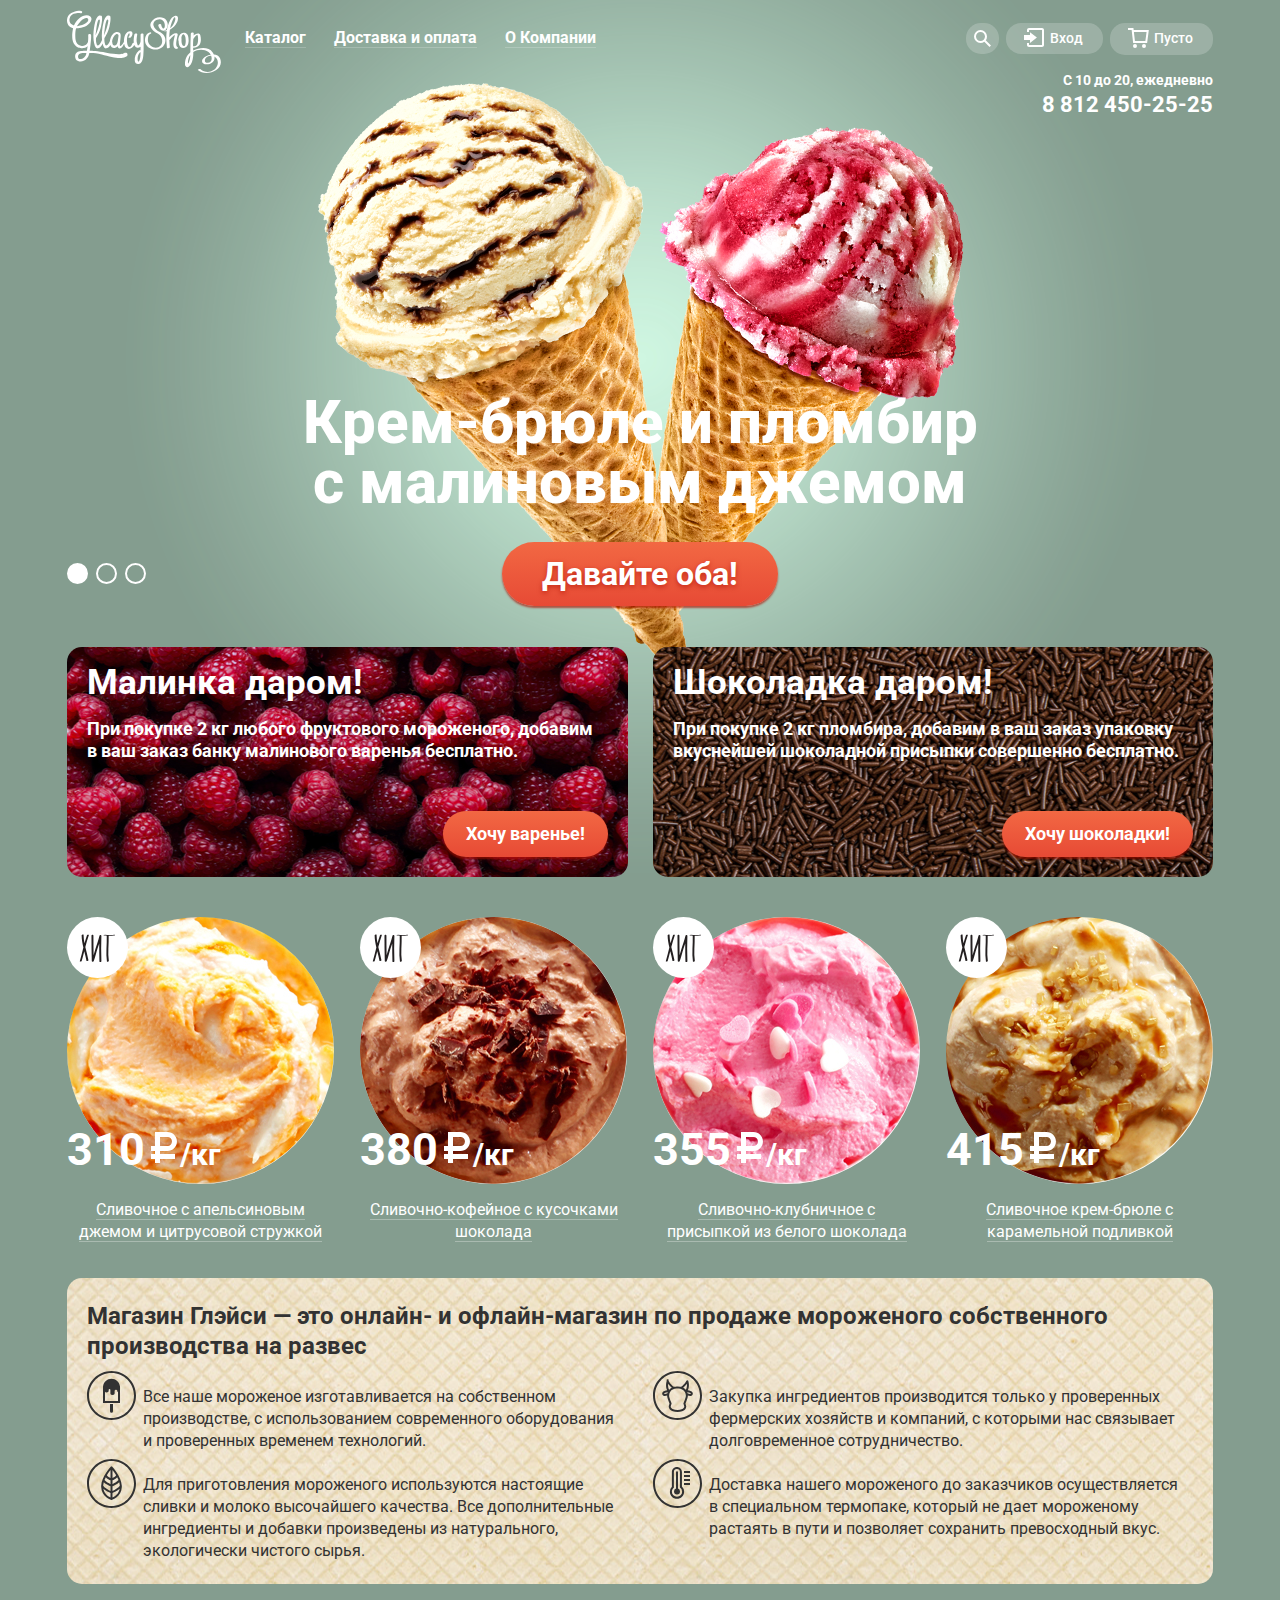
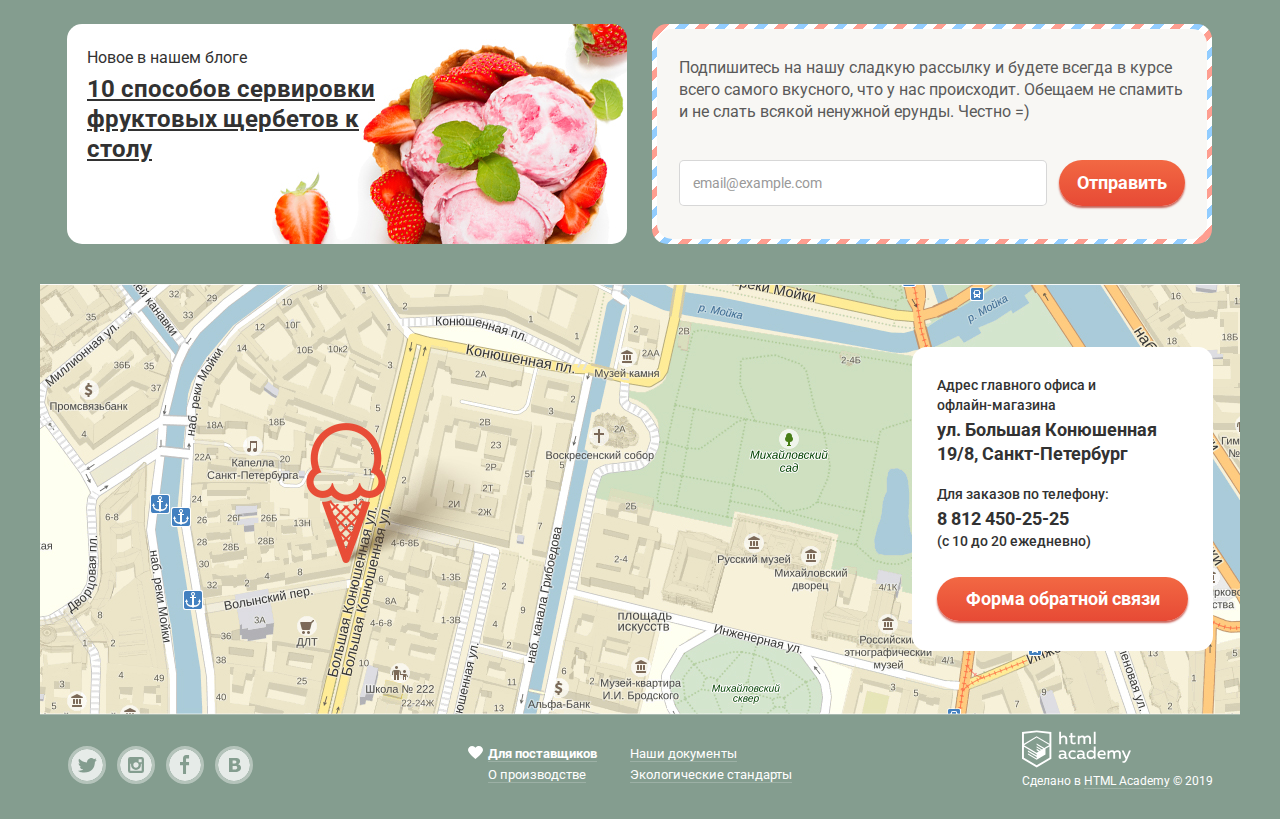
==== commit 583f8e01: "Финальные правки" ====
--- a/index.html
+++ b/index.html
@@ -21,7 +21,7 @@
         <div class="container">
 
             <header class="header">
-                <a class="header-logo" href="#"><img src="img/logo.svg" width="154" height="64" alt="gllacy shop logo"></a>
+                <a class="header-logo"><img src="img/logo.svg" width="154" height="64" alt="gllacy shop logo"></a>
                 <nav class="main-navigation">
                     <ul class="menu">
                         <li class="menu-menu-item menu-dropdown">
@@ -45,20 +45,20 @@
                         <ul class="user">
                             <li>
                                 <button class="user-menu-item search" type="button">
-                    <svg xmlns="http://www.w3.org/2000/svg" xmlns:xlink="http://www.w3.org/1999/xlink" width="17" height="17" viewBox="0 0 17 17"><path fill="#fff" d="M16.958 15.527L11.75 10.32A6.455 6.455 0 0 0 13 6.5 6.5 6.5 0 1 0 6.5 13a6.465 6.465 0 0 0 3.839-1.263l5.205 5.204 1.414-1.414zM6.5 11C4.019 11 2 8.981 2 6.5S4.019 2 6.5 2 11 4.019 11 6.5 8.981 11 6.5 11z"/></svg>
-                  </button>
-                                <div class="popup search-form">
-                                    <form action="https://echo.htmlacademy.ru/courses" method="post">
-                                        <label class="visually-hidden" for="search">Поиск по сайту</label>
-                                        <input type="search" name="search" id="search" placeholder="Крем-брюле">
-                                    </form>
-                                </div>
+                                    <svg xmlns="http://www.w3.org/2000/svg" xmlns:xlink="http://www.w3.org/1999/xlink" width="17" height="17" viewBox="0 0 17 17"><path fill="#fff" d="M16.958 15.527L11.75 10.32A6.455 6.455 0 0 0 13 6.5 6.5 6.5 0 1 0 6.5 13a6.465 6.465 0 0 0 3.839-1.263l5.205 5.204 1.414-1.414zM6.5 11C4.019 11 2 8.981 2 6.5S4.019 2 6.5 2 11 4.019 11 6.5 8.981 11 6.5 11z"/></svg>
+                                </button>
+                            <div class="popup search-form">
+                                <form action="https://echo.htmlacademy.ru/courses" method="post">
+                                    <label class="visually-hidden" for="search">Поиск по сайту</label>
+                                    <input type="search" name="search" id="search" placeholder="Крем-брюле">
+                                </form>
+                            </div>
                             </li>
                             <li>
                                 <button class="user-menu-item" type="button">
-                    <svg class="login-icon" xmlns="http://www.w3.org/2000/svg" xmlns:xlink="http://www.w3.org/1999/xlink" width="21" height="19" viewBox="0 0 21 19" fill="#ffffff"><path d="M6 14.875L12.917 9.5 6 4.125v2.917H-.042v4.917H6z"/><path d="M18 0H5C3.9 0 3 .9 3 2v2h2V2h13v15H5v-2H3v2c0 1.1.9 2 2 2h13c1.1 0 2-.9 2-2V2c0-1.1-.9-2-2-2z"/></svg>
-                  Вход
-                  </button>
+                                    <svg class="login-icon" xmlns="http://www.w3.org/2000/svg" xmlns:xlink="http://www.w3.org/1999/xlink" width="21" height="19" viewBox="0 0 21 19" fill="#ffffff"><path d="M6 14.875L12.917 9.5 6 4.125v2.917H-.042v4.917H6z"/><path d="M18 0H5C3.9 0 3 .9 3 2v2h2V2h13v15H5v-2H3v2c0 1.1.9 2 2 2h13c1.1 0 2-.9 2-2V2c0-1.1-.9-2-2-2z"/></svg>
+                                    Вход
+                                </button>
                                 <div class="popup login-form">
                                     <form action="https://echo.htmlacademy.ru/courses" method="post">
                                         <label class="visually-hidden">Ввести email</label>
@@ -75,9 +75,12 @@
                                     </form>
                                 </div>
                             </li>
-                            <li><button class="user-menu-item" type="button">
-                  <svg class="cart-icon" xmlns="http://www.w3.org/2000/svg" fill="#ffffff" width="21" height="20" viewBox="0 0 21 20"><g><path d="M5.657 2.031L5.422 0H0v2h3.64l1.5 13h13.988l1.699-12.969H5.657zM17.372 13H6.922L5.888 4.031h12.66L17.372 13z"/><circle cx="6.984" cy="18" r="2"/><circle cx="15.984" cy="18" r="2"/></g></svg>
-                  Пусто</button></li>
+                            <li>
+                                <button class="user-menu-item" type="button">
+                                <svg class="cart-icon" xmlns="http://www.w3.org/2000/svg" fill="#ffffff" width="21" height="20" viewBox="0 0 21 20"><g><path d="M5.657 2.031L5.422 0H0v2h3.64l1.5 13h13.988l1.699-12.969H5.657zM17.372 13H6.922L5.888 4.031h12.66L17.372 13z"/><circle cx="6.984" cy="18" r="2"/><circle cx="15.984" cy="18" r="2"/></g></svg>
+                                Пусто
+                                </button>
+                            </li>
                         </ul>
                         <p class="header-time">C 10 до 20, ежедневно
                             <a class="header-tel" href="tel:+78124502525">8 812 450-25-25</a>
@@ -133,7 +136,7 @@
                 <section class="hits-catalog">
                     <h2 class="visually-hidden">Популярное мороженое</h2>
                     <ul class="ice-card hits">
-                        <li>
+                        <li class="ice-card-item">
                             <img class="ice-cream" src="img/ice/orange.jpg" width="267" height="267" alt="Сливочное с апельсиновым джемом и цитрусовой стружкой">
                             <div class="item-price">
                                 <p class="price">310</p>
@@ -145,7 +148,7 @@
                                 <a class="button quick-view-button">Быстрый просмотр</a>
                             </div>
                         </li>
-                        <li>
+                        <li class="ice-card-item">
                             <img class="ice-cream" src="img/ice/chocolate.jpg" width="267" height="267" alt="Сливочно-кофейное с кусочками шоколада">
                             <div class="item-price">
                                 <p class="price">380</p>
@@ -157,7 +160,7 @@
                                 <a class="button quick-view-button">Быстрый просмотр</a>
                             </div>
                         </li>
-                        <li>
+                        <li class="ice-card-item">
                             <img class="ice-cream" src="img/ice/strawberry.jpg" width="267" height="267" alt="Сливочно-клубничное с присыпкой из белого шоколада">
                             <div class="item-price">
                                 <p class="price">355</p>
@@ -169,7 +172,7 @@
                                 <a class="button quick-view-button">Быстрый просмотр</a>
                             </div>
                         </li>
-                        <li>
+                        <li class="ice-card-item">
                             <img class="ice-cream" src="img/ice/caramel.jpg" width="267" height="267" alt="Сливочное крем-брюле с карамельной подливкой">
                             <div class="item-price">
                                 <p class="price">415</p>
@@ -216,8 +219,8 @@
                             <p>Подпишитесь на нашу сладкую рассылку и будете всегда в курсе всего самого вкусного, что у нас происходит. Обещаем не спамить и не слать всякой ненужной ерунды. Честно =)</p>
                             <form class="mailing-form">
                                 <label for="email-mailing">
-                  <input id="email-mailing" placeholder="email@example.com" type="email" name="email">
-                  </label>
+                                    <input id="email-mailing" placeholder="email@example.com" type="email" name="email">
+                                </label>
                                 <button class="button mailing-button" type="submit">Отправить</button>
                             </form>
                         </div>
@@ -248,8 +251,8 @@
                     <label class="visually-hidden" for="feedback-text"></label><textarea class="feedback-text" name="feedback-text" id="feedback-text" rows="7" placeholder="В свободной форме"></textarea>
                     <button type="submit" class="button pop-up-feedback-button">Отправить</button>
                     <button class="feedback-close" type="button">
-              <span class="visually-hidden">Закрыть</span>
-            </button>
+                        <span class="visually-hidden">Закрыть</span>
+                    </button>
                 </form>
             </div>
 
@@ -260,23 +263,23 @@
                 <ul class="social-icons">
                     <li>
                         <a class="social-button twitter-button" href="twitter.com/gllacy">
-              <span class="visually-hidden">Перейти в Твиттер</span>
-              </a>
+                            <span class="visually-hidden">Перейти в Твиттер</span>
+                        </a>
                     </li>
                     <li>
                         <a class="social-button instagram-button" href="instagram.com/gllacy">
-                <span class="visually-hidden">Перейти в Инстаграм</span>
-              </a>
+                            <span class="visually-hidden">Перейти в Инстаграм</span>
+                        </a>
                     </li>
                     <li>
                         <a class="social-button facebook-button" href="facebook.com/gllacy">
-                <span class="visually-hidden">Перейти на Фэйсбук</span>
-              </a>
+                            <span class="visually-hidden">Перейти на Фэйсбук</span>
+                        </a>
                     </li>
                     <li>
                         <a class="social-button vkontakte-button" href="vkontakte.com/gllacy">
-                <span class="visually-hidden">Перейти ВКонтакте</span>
-              </a>
+                            <span class="visually-hidden">Перейти ВКонтакте</span>
+                        </a>
                     </li>
                 </ul>
             </div>
@@ -290,8 +293,8 @@
             </div>
             <div class="footer-copyright">
                 <a class="copyright-logo" href="https://htmlacademy.ru/intensive/htmlcss">
-            <svg id="Layer_1" data-name="Layer 1" xmlns="http://www.w3.org/2000/svg" width="109" height="38" viewBox="0 0 108.08 36.85"><title>logo-htmlacademy-small1</title><path d="M44.61,26.88a2,2,0,0,0,.55-0.1v1.33a3.25,3.25,0,0,1-1.18.21,1.67,1.67,0,0,1-1.67-1,4.84,4.84,0,0,1-3.14,1.08c-1.51,0-2.91-.83-2.91-2.55,0-2.13,2-2.79,3.71-2.79a11.08,11.08,0,0,1,2.17.25v-0.3c0-1-.76-1.77-2.19-1.77a7.42,7.42,0,0,0-3,.64v-1.7a10.21,10.21,0,0,1,3.19-.55c2.36,0,3.81,1.12,3.81,3.65v3a0.54,0.54,0,0,0,.49.59h0.17Zm-6.44-1.13A1.35,1.35,0,0,0,39.63,27h0.11a3.39,3.39,0,0,0,2.41-1V24.58a9.72,9.72,0,0,0-1.81-.21c-1,0-2.16.33-2.16,1.38h0Zm12.36-6.11a5,5,0,0,1,2.57.64V22a4.08,4.08,0,0,0-2.3-.7,2.75,2.75,0,1,0,0,5.49,5,5,0,0,0,2.43-.64v1.71a6.27,6.27,0,0,1-2.76.57A4.21,4.21,0,0,1,46,24.51q0-.21,0-0.41a4.32,4.32,0,0,1,4.18-4.46h0.38Zm12.17,7.24a2,2,0,0,0,.55-0.1v1.33a3.25,3.25,0,0,1-1.18.21,1.67,1.67,0,0,1-1.67-1,4.84,4.84,0,0,1-3.14,1.08c-1.51,0-2.91-.83-2.91-2.55,0-2.13,2-2.79,3.71-2.79a11.08,11.08,0,0,1,2.17.25v-0.3c0-1-.76-1.77-2.19-1.77a7.42,7.42,0,0,0-3,.64v-1.7a10.21,10.21,0,0,1,3.19-.55c2.36,0,3.81,1.12,3.81,3.65v3a0.54,0.54,0,0,0,.49.59h0.17Zm-6.44-1.13A1.35,1.35,0,0,0,57.73,27h0.11a3.39,3.39,0,0,0,2.41-1V24.58a9.72,9.72,0,0,0-1.81-.21c-1.06,0-2.16.33-2.16,1.38h0ZM73,16V28.2H71.35V26.88a3.88,3.88,0,0,1-3.19,1.54,4.4,4.4,0,0,1,0-8.78,3.81,3.81,0,0,1,3,1.3V16H73Zm-4.53,5.22a2.76,2.76,0,1,0,0,5.52A2.86,2.86,0,0,0,71.15,25V23A2.91,2.91,0,0,0,68.49,21.27ZM79,19.64c3.31,0,4.46,2.68,3.92,5.09H76.7c0.21,1.5,1.67,2.11,3.19,2.11a6.11,6.11,0,0,0,2.64-.59v1.6a7.14,7.14,0,0,1-3,.57C77,28.42,74.78,27,74.78,24a4.18,4.18,0,0,1,4-4.39H79Zm0.09,1.54a2.28,2.28,0,0,0-2.44,2.1v0.06H81.3A2,2,0,0,0,79.13,21.18Zm5.73,7V19.87h1.65v1a3.81,3.81,0,0,1,2.78-1.27A2.86,2.86,0,0,1,91.89,21a4.12,4.12,0,0,1,2.91-1.33A3.06,3.06,0,0,1,98,23V28.2h-1.9V23.05a1.59,1.59,0,0,0-1.42-1.75H94.42a2.8,2.8,0,0,0-2.07,1.12V28.2h-1.9V23.05A1.59,1.59,0,0,0,89,21.31H88.8a3,3,0,0,0-2.21,1.29v5.63H84.86Zm21.31-8.33h1.9l-3.91,9.46c-0.9,2.17-2.09,2.86-3.35,2.86a4.76,4.76,0,0,1-1.1-.14V30.46a2.86,2.86,0,0,0,.85.12c0.9,0,1.58-.64,2.07-1.9l0.17-.42-4-8.4h2l2.86,6.29ZM38.73,1.46V6.22a3.81,3.81,0,0,1,2.7-1.14,3.25,3.25,0,0,1,3.44,3.4v5.15H43V8.72a1.81,1.81,0,0,0-1.61-2h-0.3a2.93,2.93,0,0,0-2.32,1.39v5.52h-1.9V1.46h1.9ZM49.94,2.31v3h3V6.91h-3v3.81c0,1.1.5,1.46,1.58,1.46a4.49,4.49,0,0,0,1.69-.33v1.6A6.8,6.8,0,0,1,51,13.8a2.55,2.55,0,0,1-2.86-2.74V6.89H46.58V5.26h1.5V2.74Zm5.4,11.31V5.28H57v1A3.81,3.81,0,0,1,59.77,5a2.86,2.86,0,0,1,2.6,1.33A4.12,4.12,0,0,1,65.28,5,3.06,3.06,0,0,1,68.44,8.4v5.21h-1.9V8.46a1.59,1.59,0,0,0-1.42-1.75H64.89a2.8,2.8,0,0,0-2.07,1.12v5.78h-1.9V8.46A1.59,1.59,0,0,0,59.5,6.71H59.27A3,3,0,0,0,57.06,8v5.63H55.34ZM71.17,1.45H73V13.6H71.17V1.45ZM14.71,0H14.55L0,1.54V28.21l14.55,8.66,14.55-8.66V1.54Zm12.5,27.1L14.55,34.64,1.9,27.12V16.18l12.59,7.5V25L5.86,19.9v1.31l8.68,5.21v1.39L5.87,22.65V24l8.68,5.21,8.75-5.24V18.31L27.2,16V27.12Zm0-12.53-3.48,2-1.6,1L14.51,13v1.31L21,18.23H21l-0.14.09-1,.54-5.37-3.2V17l4.24,2.52-1,.67-3.2-1.9v1.31l2.1,1.24L14.5,22.1,2,14.65,14.51,7.11Zm0-1.32L14.49,5.76,1.91,13.25v-10L14.56,1.92,27.21,3.25v10h0Z" transform="translate(0 -0.02)" fill="#fff"/></svg>
-          </a>
+                    <svg id="Layer_1" data-name="Layer 1" xmlns="http://www.w3.org/2000/svg" width="109" height="38" viewBox="0 0 108.08 36.85"><title>logo-htmlacademy-small1</title><path d="M44.61,26.88a2,2,0,0,0,.55-0.1v1.33a3.25,3.25,0,0,1-1.18.21,1.67,1.67,0,0,1-1.67-1,4.84,4.84,0,0,1-3.14,1.08c-1.51,0-2.91-.83-2.91-2.55,0-2.13,2-2.79,3.71-2.79a11.08,11.08,0,0,1,2.17.25v-0.3c0-1-.76-1.77-2.19-1.77a7.42,7.42,0,0,0-3,.64v-1.7a10.21,10.21,0,0,1,3.19-.55c2.36,0,3.81,1.12,3.81,3.65v3a0.54,0.54,0,0,0,.49.59h0.17Zm-6.44-1.13A1.35,1.35,0,0,0,39.63,27h0.11a3.39,3.39,0,0,0,2.41-1V24.58a9.72,9.72,0,0,0-1.81-.21c-1,0-2.16.33-2.16,1.38h0Zm12.36-6.11a5,5,0,0,1,2.57.64V22a4.08,4.08,0,0,0-2.3-.7,2.75,2.75,0,1,0,0,5.49,5,5,0,0,0,2.43-.64v1.71a6.27,6.27,0,0,1-2.76.57A4.21,4.21,0,0,1,46,24.51q0-.21,0-0.41a4.32,4.32,0,0,1,4.18-4.46h0.38Zm12.17,7.24a2,2,0,0,0,.55-0.1v1.33a3.25,3.25,0,0,1-1.18.21,1.67,1.67,0,0,1-1.67-1,4.84,4.84,0,0,1-3.14,1.08c-1.51,0-2.91-.83-2.91-2.55,0-2.13,2-2.79,3.71-2.79a11.08,11.08,0,0,1,2.17.25v-0.3c0-1-.76-1.77-2.19-1.77a7.42,7.42,0,0,0-3,.64v-1.7a10.21,10.21,0,0,1,3.19-.55c2.36,0,3.81,1.12,3.81,3.65v3a0.54,0.54,0,0,0,.49.59h0.17Zm-6.44-1.13A1.35,1.35,0,0,0,57.73,27h0.11a3.39,3.39,0,0,0,2.41-1V24.58a9.72,9.72,0,0,0-1.81-.21c-1.06,0-2.16.33-2.16,1.38h0ZM73,16V28.2H71.35V26.88a3.88,3.88,0,0,1-3.19,1.54,4.4,4.4,0,0,1,0-8.78,3.81,3.81,0,0,1,3,1.3V16H73Zm-4.53,5.22a2.76,2.76,0,1,0,0,5.52A2.86,2.86,0,0,0,71.15,25V23A2.91,2.91,0,0,0,68.49,21.27ZM79,19.64c3.31,0,4.46,2.68,3.92,5.09H76.7c0.21,1.5,1.67,2.11,3.19,2.11a6.11,6.11,0,0,0,2.64-.59v1.6a7.14,7.14,0,0,1-3,.57C77,28.42,74.78,27,74.78,24a4.18,4.18,0,0,1,4-4.39H79Zm0.09,1.54a2.28,2.28,0,0,0-2.44,2.1v0.06H81.3A2,2,0,0,0,79.13,21.18Zm5.73,7V19.87h1.65v1a3.81,3.81,0,0,1,2.78-1.27A2.86,2.86,0,0,1,91.89,21a4.12,4.12,0,0,1,2.91-1.33A3.06,3.06,0,0,1,98,23V28.2h-1.9V23.05a1.59,1.59,0,0,0-1.42-1.75H94.42a2.8,2.8,0,0,0-2.07,1.12V28.2h-1.9V23.05A1.59,1.59,0,0,0,89,21.31H88.8a3,3,0,0,0-2.21,1.29v5.63H84.86Zm21.31-8.33h1.9l-3.91,9.46c-0.9,2.17-2.09,2.86-3.35,2.86a4.76,4.76,0,0,1-1.1-.14V30.46a2.86,2.86,0,0,0,.85.12c0.9,0,1.58-.64,2.07-1.9l0.17-.42-4-8.4h2l2.86,6.29ZM38.73,1.46V6.22a3.81,3.81,0,0,1,2.7-1.14,3.25,3.25,0,0,1,3.44,3.4v5.15H43V8.72a1.81,1.81,0,0,0-1.61-2h-0.3a2.93,2.93,0,0,0-2.32,1.39v5.52h-1.9V1.46h1.9ZM49.94,2.31v3h3V6.91h-3v3.81c0,1.1.5,1.46,1.58,1.46a4.49,4.49,0,0,0,1.69-.33v1.6A6.8,6.8,0,0,1,51,13.8a2.55,2.55,0,0,1-2.86-2.74V6.89H46.58V5.26h1.5V2.74Zm5.4,11.31V5.28H57v1A3.81,3.81,0,0,1,59.77,5a2.86,2.86,0,0,1,2.6,1.33A4.12,4.12,0,0,1,65.28,5,3.06,3.06,0,0,1,68.44,8.4v5.21h-1.9V8.46a1.59,1.59,0,0,0-1.42-1.75H64.89a2.8,2.8,0,0,0-2.07,1.12v5.78h-1.9V8.46A1.59,1.59,0,0,0,59.5,6.71H59.27A3,3,0,0,0,57.06,8v5.63H55.34ZM71.17,1.45H73V13.6H71.17V1.45ZM14.71,0H14.55L0,1.54V28.21l14.55,8.66,14.55-8.66V1.54Zm12.5,27.1L14.55,34.64,1.9,27.12V16.18l12.59,7.5V25L5.86,19.9v1.31l8.68,5.21v1.39L5.87,22.65V24l8.68,5.21,8.75-5.24V18.31L27.2,16V27.12Zm0-12.53-3.48,2-1.6,1L14.51,13v1.31L21,18.23H21l-0.14.09-1,.54-5.37-3.2V17l4.24,2.52-1,.67-3.2-1.9v1.31l2.1,1.24L14.5,22.1,2,14.65,14.51,7.11Zm0-1.32L14.49,5.76,1.91,13.25v-10L14.56,1.92,27.21,3.25v10h0Z" transform="translate(0 -0.02)" fill="#fff"/></svg>
+                </a>
                 <p>Сделано в <a class="footer-copyright-link" href="https://htmlacademy.ru/intensive/htmlcss">HTML Academy</a> © 2019</p>
             </div>
         </footer>
--- a/css/style-min.css
+++ b/css/style-min.css
@@ -1 +1 @@
-@keyframes appear{0%{transform:scale(0)}to{transform:scale(1)}}@keyframes disappear{0%{transform:scale(1)}to{transform:scale(0)}}@keyframes shake{0%,to{transform:translateX(0)}10%,30%,50%,70%,90%{transform:translateX(-10px)}20%,40%,60%,80%{transform:translateX(10px)}}.inner-wrapper,.site-wrapper,body{box-sizing:border-box;background-color:#849d8f}body{margin:0;padding:0;font-family:"Roboto",Arial,sans-serif;font-size:16px;line-height:18px;font-weight:400;color:#fff}.visually-hidden{position:absolute;clip:rect(0 0 0 0);width:1px;height:1px;margin:-1px}a{text-decoration:none}.inner-wrapper,.site-wrapper{position:relative;margin:0 auto}.site-wrapper{min-width:1200px;background-image:url(../img/main-ice.png);background-repeat:no-repeat;background-position:top center;-webkit-transition:background-image .5s ease,background-color .5s ease;transition:background-image .5s ease,background-color .5s ease}.inner-wrapper{width:1200px}.site-wrapper::after,.site-wrapper::before{content:"";visibility:hidden}.site-wrapper::before{background-image:url(../img/second-ice.png)}.site-wrapper::after{background-image:url(../img/third-ice.png)}.button{display:block;color:#fff;font-weight:700;border:0;border-radius:50px;box-shadow:0 2px 2px rgba(172,16,0,.64);background:#f26843;background:linear-gradient(#f26843,#e74a35);cursor:pointer}.button:focus,.button:hover{background:linear-gradient(rgba(255,255,255,.2),rgba(255,255,255,.2)),linear-gradient(#e74a35,#f26843);box-shadow:0 2px 2px #ac1000}.button:active{background:linear-gradient(rgba(0,0,0,.07),rgba(0,0,0,.07)),linear-gradient(0deg,#f26843 0,#e74a35 100%);box-shadow:inset 0 2px 2px #942718}.container{width:1200px;margin:0 auto;padding:0 27px;box-sizing:border-box}.slider{position:relative;padding-top:265px;padding-bottom:41px;text-align:center;color:#fff}.slider-list{margin:0;padding:0;list-style:none}.slide-title{width:700px;margin:0 auto 29px;font-size:60px;line-height:60px;font-weight:800}.slider-button{vertical-align:top;display:inline-block;font-size:32px;line-height:44px;text-align:center;text-decoration:none;text-shadow:0 2px 5px rgba(172,16,0,.64);padding:10px 40px}.slider-controls{position:absolute;bottom:63px;left:0;z-index:20;font-size:0}.slider-controls label{display:inline-block;width:17px;height:17px;margin-right:8px;vertical-align:top;background-color:transparent;border:2px solid #fff;border-radius:50%;cursor:pointer}.slider-controls label:focus,.slider-controls label:hover{background-color:rgba(255,255,255,.4);border:2px solid #fff}.slider-controls label:active{background-color:#fff}.slide{display:none}#product-1:checked~.site-wrapper #slide1,#product-2:checked~.site-wrapper #slide2,#product-3:checked~.site-wrapper #slide3{display:block}#product-1:checked~.site-wrapper label[for=product-1],#product-2:checked~.site-wrapper label[for=product-2],#product-3:checked~.site-wrapper label[for=product-3]{background-color:#fff}#product-1:checked~.site-wrapper{background-color:#849d8f;background-image:url(../img/main-ice.png)}#product-2:checked~.site-wrapper{background-color:#8996a6;background-image:url(../img/second-ice.png)}#product-3:checked~.site-wrapper{background-color:#9d8b84;background-image:url(../img/third-ice.png)}.header{display:flex;min-height:118px;padding-top:10px}.header-logo{align-self:flex-start;margin-right:10px}.main-navigation,.menu,.user{display:flex;align-items:flex-start}.main-navigation{width:100%;font-weight:700;padding-top:3px}.menu,.user{list-style:none;padding:0}.user{margin-top:10px}.user-navigation{display:flex;margin-left:auto;flex-direction:column;align-items:flex-end}.menu-menu-item{position:relative;padding-bottom:35px}.menu-menu-link{color:#fff;text-decoration:none;padding:7px 14px}.menu-menu-link::after{content:"";background:rgba(255,255,255,.2);position:absolute;left:14px;bottom:34px;height:1px;width:calc(100% - 28px)}.menu-menu-link:focus,.menu-menu-link:hover{color:#323232;background-color:#fff;border-radius:25px}.menu-menu-link:active{box-shadow:inset 0 2px 1px 0 #696969}.current-link{background-color:#d07058;border-radius:25px}.current-link::after{display:none}.popup,.popup input{box-sizing:border-box;border-radius:5px}.popup{background-color:#f8f7f4;padding:20px 15px;box-shadow:0 20px 20px rgba(0,0,0,.4);z-index:50}.popup input{padding:12px 16px;border:0;box-shadow:inset 0 0 0 1px rgba(178,178,178,.52);width:100%}.popup input:hover{border:0;box-shadow:inset 0 0 0 2px rgba(154,154,154,.52)}.popup input:active,.popup input:focus{border:0;outline:0;box-shadow:inset 0 0 0 2px rgba(46,136,228,.52)}.popup input::-webkit-input-placeholder{font-size:14px;color:#999;font-weight:400}.mailing-form input::-webkit-input-placeholder{font-size:14px}.submenu,.submenu li{font-size:14px;line-height:30px}.submenu{display:none;position:absolute;box-sizing:content-box;width:143px;list-style:none;color:#323232;font-weight:500;top:35px;left:-5px;padding:0}.submenu li{padding:2px 0 0 20px}.submenu-news{font-weight:700;border-bottom:1px solid rgba(50,50,50,.2)}.submenu a{color:#323232}.submenu li:hover{background-color:#fbded7}.submenu li:active{background-color:#f6b5a5}.current{color:#fff;background-color:#d07058}.menu-dropdown:hover .submenu{display:block;padding:3px 0}.user-menu-item{display:flex;align-items:center;font-size:14px;line-height:16px;font-weight:500;color:#fff;background-color:rgba(255,255,255,.2);border:0;border-radius:15px;padding:5px 20px 7px 18px;margin-left:7px}.user-menu-item:hover{color:#323232;background-color:#f8f7f4;cursor:pointer}.user-menu-item:hover circle,.user-menu-item:hover path{fill:#323232}.user li{position:relative;padding-bottom:5px}.submenu a,.user>li:hover .login-form,.user>li:hover .search-form{display:block}.user>li:hover .cart-full{display:flex}.search{padding:7px 8px}.cart-icon,.login-icon{margin-right:5px}.cart-active{color:#323232;background-color:#fff}.header-time{text-align:right;font-size:14px;line-height:16px;margin:-4px 0 0}.header-tel{display:block;color:#fff;font-size:22px;line-height:24px;padding-top:5px}.header-tel:active,.header-tel:focus,.header-tel:hover{color:#ffbc9e}.login-form,.search-form{display:none;position:absolute;min-width:340px;top:35px;right:0}.login-form{min-width:277px}.login-form input,.pop-up-feedback-form label{margin-bottom:17px}.login-form-links{display:flex;justify-content:space-between}.login-links-list{list-style:none;padding:0;margin:0}.login-form-button{font-size:18px;line-height:24px;padding:10px 23px;align-self:flex-start}.login-form-link{font-size:13px;line-height:24px;color:#323232;font-weight:500;text-decoration:underline}.login-form-link:active,.login-form-link:focus,.login-form-link:hover{color:#e84d37}.cart-full{color:#323232;display:none;flex-direction:column;position:absolute;right:0;top:35px;min-width:540px}.item-in-cart{font-size:13px;line-height:16px;font-weight:500;margin-left:5px;margin-right:8px;border-bottom:1px solid #cacac7;width:100%}.item-in-cart span{color:#999}.item-in-cart td{padding-bottom:15px}.ice-cream-remove{border:0;background-image:url(../img/cross-small.svg);background-repeat:no-repeat;width:11px;height:11px}.ice-cream-small{border-radius:50%;padding-right:3px}.cart-item-description{max-width:200px}.submit{display:flex;flex-direction:column}.order-button,.submit-sum{align-self:flex-end}.order-button{padding:10px 15px;font-size:18px;line-height:24px}.breadcrumbs{list-style:none;padding:0;margin:-30px 0 0;display:flex}.breadcrumbs a{color:#fff;font-size:14px;border-bottom:1px solid rgba(255,255,255,.2)}.breadcrumbs li:not(:last-child)::after{content:"»";padding:0 7px}.breadcrumbs a:active,.breadcrumbs a:focus,.breadcrumbs a:hover{color:#ffbc9e;border-bottom:1px solid rgba(249,172,159,.3)}.breadcrumbs-active{border:0;cursor:auto}.info-blocks{display:flex;margin-bottom:40px}.block{position:relative;width:560px;min-height:195px;border-radius:15px}.block:not(:last-child){margin-right:25px}.chocolate-promo,.raspberry-promo{display:flex;flex-direction:column;font-size:18px;line-height:22px;font-weight:700;padding:15px 20px 20px}.chocolate-promo h2,.raspberry-promo h2{font-size:35px;line-height:41px;margin-top:0;margin-bottom:15px}.raspberry-promo{background-color:#b13956;background:url(../img/bg-raspberry.jpg) no-repeat center}.chocolate-promo{background-color:#532d1c;background:url(../img/bg-chocolate.jpg) no-repeat center}.chocolate-promo p,.raspberry-promo p{margin-top:0}.block-button,.mailing-button{font-size:18px;line-height:24px}.block-button{align-self:flex-end;display:inline-block;vertical-align:top;padding:11px 23px;margin-top:auto}.mailing-button{padding:10px 18px}.advantages{width:100%;min-height:305px;background-color:#ebe0c8;background:url(../img/bg-waffle.jpg) center;color:#323232;border-radius:15px;padding:23px 20px 0;margin-bottom:40px;box-sizing:border-box}.advantages-list{list-style:none;padding:0;margin:0;display:flex;flex-wrap:wrap}.advantage-item{display:flex;margin-bottom:11px}.advantages h2{font-size:24px;line-height:30px;margin:0 0 25px}.advantage-text{font-size:16px;line-height:22px;width:480px;margin:0 0 13px}.advantage-icon{width:49px;height:49px;margin-top:-15px;margin-right:7px}.advantage-item:nth-child(odd){padding-right:30px}.service{box-sizing:border-box;background:url(../img/bg-strawberry.jpg) no-repeat;background-position:-27px -225px;background-color:#fff;color:#323232;padding:25px 20px;min-height:220px}.service p{margin:0 0 7px}.service a{display:inline-block;vertical-align:top;width:300px;font-size:24px;line-height:30px;font-weight:700;color:#323232;text-decoration:underline}.service a:active,.service a:focus,.service a:hover{color:#ffbc9e}.inner-mailing,.mailing{background-color:#f8f7f4;border-radius:15px}.mailing{color:#5a5a5a;background-image:repeating-linear-gradient(-45deg,#fff 0,#fff 7px,#fe9e90 7px,#fe9e90 14px,#fff 14px,#fff 21px,#92cdff 21px,#92cdff 28px);min-height:220px}.inner-mailing{box-sizing:border-box;margin:5px;min-height:210px;padding:28px 22px}.inner-mailing p{margin:0;line-height:22px}.mailing-form{display:flex;justify-content:space-between;margin-top:37px}.mailing-form input{color:#323232;font-weight:500;padding:14px;width:340px;border-radius:5px;border:0;box-shadow:inset 0 0 0 1px rgba(178,178,178,.52)}.mailing-form input:hover{border:0;box-shadow:inset 0 0 0 2px rgba(154,154,154,.52)}.mailing-form input:active,.mailing-form input:focus{border:0;outline:0;box-shadow:inset 0 0 0 2px rgba(46,136,228,.52)}.feedback-text::-webkit-input-placeholder,.mailing-form input::-webkit-input-placeholder,.pop-up-feedback-form input::-webkit-input-placeholder{color:#999;font-weight:400}.map-section,.map-section iframe{position:relative;width:100%;height:430px}.map,.map-container{position:relative;padding:0;margin:0 auto}.map-container{width:1200px}.map-section iframe{position:absolute;border:0;z-index:10}.map{display:block;background-color:#ffdf9e}.feedback{box-sizing:border-box;position:absolute;z-index:20;right:27px;top:50%;transform:translateY(-50%);margin:0;width:301px;min-height:305px;padding:10px 24px;color:#323232;background-color:#fff;border-radius:15px;font-size:14px;line-height:20px;font-weight:700}.pop-up-feedback-modal{display:none;position:fixed;background-color:rgba(0,0,0,.4);left:0;top:0;width:100%;height:100%;z-index:30}.pop-up-feedback-form{position:relative;display:flex;box-sizing:border-box;flex-direction:column;padding:15px 25px;width:480px;min-height:430px;border-radius:10px;background-color:#f8f7f4;top:150px;left:50%;margin-left:-240px;z-index:40;animation:appear .5s ease-in-out}.pop-up-feedback-header{color:#323232;font-size:24px;line-height:28px;font-weight:500;margin:0 0 19px}.pop-up-feedback-form input{width:270px}.feedback-text,.pop-up-feedback-form input{color:#323232;font-weight:500;padding:12px;border-radius:5px;border:0;box-shadow:inset 0 0 0 1px rgba(178,178,178,.52)}.feedback-text:hover,.pop-up-feedback-form input:hover{border:0;box-shadow:inset 0 0 0 2px rgba(154,154,154,.52)}.feedback-text:active,.feedback-text:focus,.pop-up-feedback-form input:active,.pop-up-feedback-form input:focus{border:0;outline:0;box-shadow:inset 0 0 0 2px rgba(46,136,228,.52)}.feedback-text{width:100%;min-width:430px;box-sizing:border-box;margin-bottom:23px}.pop-up-feedback-button{align-self:flex-end;padding:10px 23px;font-size:18px;line-height:24px;font-weight:700}.feedback-close{position:absolute;top:15px;right:22px;width:17px;height:17px;border:0;background-color:transparent;cursor:pointer;z-index:60}.feedback-close::after,.feedback-close::before{position:absolute;content:"";width:17px;height:2px;background-color:#231f20}.feedback-close::before{transform:rotate(45deg)}.feedback-close::after{transform:rotate(-45deg)}.feedback-show{display:block}.feedback-error{animation:shake;animation-duration:.5s}.contacts{color:#323232;font-size:18px;line-height:24px;margin:0;padding:0}.contacts-info{width:180px;font-size:14px;line-height:20px;font-weight:500;margin:0;padding:18px 0 3px}.tel{padding-top:7px}.tel:active,.tel:focus,.tel:hover{color:#ffbc9e}.time{padding-top:0}.feedback-button{font-size:18px;line-height:24px;padding:10px 23px;margin-top:23px}.catalog-header{margin:13px 0 35px;letter-spacing:2px}.ice-card{list-style:none;padding:0;margin:0;display:flex;flex-wrap:wrap;justify-content:space-between}.item-name{position:absolute;max-width:255px;margin:0;padding:0 0 0 6px;z-index:50}.item-name-link{font-size:16px;line-height:22px;color:#fff;border-bottom:1px solid rgba(255,255,255,.3)}.item-name-link:active,.item-name-link:focus,.item-name-link:hover{color:#ffbc9e;border-bottom:1px solid rgba(249,172,159,.3)}.ice-card li{width:267px;text-align:center}.quick-view{display:none;position:absolute;background-color:rgba(248,247,244,.2);box-shadow:0 20px 20px rgba(0,0,0,.4);border-radius:5px;min-height:390px;padding:10px 12px;width:100%;top:-10px;left:50%;transform:translateX(-50%);z-index:10}.quick-view-button{position:absolute;display:inline-block;vertical-align:top;font-size:18px;line-height:24px;padding:11px 23px;bottom:20px;left:50%;transform:translate(-50%);min-width:203px}.ice-card li:hover .quick-view{display:block;height:calc(100% + 65px)}.ice-cream{border-radius:50%;margin-bottom:10px}.hits li,.ice-card li{position:relative;margin-bottom:80px}.hits li::before{position:absolute;content:"";background-image:url(../img/hit.svg);top:0;left:0;width:61px;height:61px}.item-price{margin-top:-102px;display:flex;align-items:baseline}.item-price svg{align-self:center}.price{font-size:45px;font-weight:700;padding-right:4px;margin-bottom:40px}.measure{font-size:30px;font-weight:700}.pagination{display:flex;justify-content:flex-end;list-style:none;padding:0;margin:44px -8px 30px 0}.pagination li{margin-left:5px}.pagination a{display:inline-block;vertical-align:top;text-align:center;line-height:25px;height:25px;background-color:transparent;border-radius:25px;color:#fff;padding:0 8px}.pagination a:focus,.pagination a:not(.prev):not(.active):hover{background-color:rgba(255,255,255,.2);outline:0;cursor:pointer}.pagination a:active,a.active{color:#323232;background-color:#fff}.prev{opacity:.2;transform:rotate(180deg)}.filter-form{display:flex;flex-wrap:wrap;margin-bottom:25px}.filter-form fieldset{border:0;padding:0 10px 0 0;margin-bottom:15px}.filter-legend{font-size:14px;line-height:16px;padding-left:15px;margin-bottom:7px}.select{color:#fff;background-color:rgba(255,255,255,.2);border-radius:25px;background-image:url(../img/icon-down-dir.svg);background-repeat:no-repeat;background-position:92% 50%;padding:9px 30px 9px 15px;border:0;-webkit-appearance:none;-moz-appearance:none;appearance:none}.select::-ms-expand{display:none}.select:hover{color:#323232;background-image:url(../img/icon-down-hover.svg)}.select option{color:#000;font-size:14px;line-height:20px;font-weight:500}.filter-range{width:222px}.range-legend{font-size:14px;line-height:16px;padding-left:18px;margin-top:-4px}.max-price::-webkit-inner-spin-button,.max-price::-webkit-outer-spin-button,.min-price::-webkit-inner-spin-button,.min-price::-webkit-outer-spin-button{-webkit-appearance:none;-moz-appearance:none;appearance:none}.range-legend input[type=number]{-moz-appearance:textfield}.max-price,.min-price{width:26px;height:26px;margin-left:1px;font-size:14px;line-height:16px;color:#fff;background-color:transparent;border:0}.range-controls{position:relative;height:16px;padding:16px 22px 4px;background-color:rgba(255,255,255,.2);border-radius:25px}.range-controls .scale{height:4px;background-color:rgba(255,255,255,.5)}.range-controls .bar{background-color:#f8f7f4;width:107px;height:4px;margin-left:17px}.range-toggle{position:absolute;border-radius:50%;width:4px;height:4px;top:10px;border:8px solid #fff;background-color:#ababab}.toggle-min{left:35px}.toggle-max{right:67px}.range-toggle:hover{cursor:pointer;transform:scale(1.1)}.checkboxes,.radiobuttons{display:flex;list-style:none;background-color:rgba(255,255,255,.2);padding:10px 0 10px 13px;border-radius:25px;margin:0}.radiobuttons li{padding:0 20px 0 5px}.checkboxes li{padding:0 24px 0 5px}.check,.radio{display:flex;align-items:center;padding-left:25px;cursor:pointer}.filter-button{align-self:center;padding:10px 30px;margin-top:5px;color:#fff;font-size:16px;line-height:18px;background-color:rgba(255,255,255,.2);box-shadow:inset 0 0 0 2px #fff;border:0;border-radius:25px}.filter-button:focus,.filter-button:hover{color:#323232;background-color:#fff;outline:0;cursor:pointer}.filter-button:active{color:#323232;background-color:#ededed;box-shadow:inset 0 2px 1px #696969;outline:0;cursor:pointer}.radio-input{position:absolute;-webkit-appearance:none;-moz-appearance:none;appearance:none;clip:rect(0 0 0 0)}.radio-button{position:absolute;width:22px;height:22px;background:url(../img/radio-off.svg) no-repeat;margin-left:-30px;opacity:.8}.radio-input:checked+.radio-button{background:url(../img/radio-on.svg) no-repeat;opacity:.8}.radio-input:focus+.radio-button,.radio-input:hover+.radio-button{background:url(../img/radio-off.svg) no-repeat;opacity:1}.radio-input:checked:focus+.radio-button,.radio-input:checked:hover+.radio-button{background:url(../img/radio-on.svg) no-repeat;opacity:1}.radio-input:disabled+.radio-button{background:url(../img/radio-off.svg) no-repeat;opacity:.4}.radio-input:checked:disabled+.radio-button{background:url(../img/radio-on.svg) no-repeat;opacity:.4}.check-input{position:absolute;-webkit-appearance:none;-moz-appearance:none;appearance:none;clip:rect(0 0 0 0)}.check-box{position:absolute;width:25px;height:20px;background:url(../img/checkbox-off.svg) no-repeat;margin-left:-30px;opacity:.8}.check-input:checked+.check-box{background:url(../img/checkbox-on.svg) no-repeat;opacity:.8}.check-input:focus+.check-box,.check-input:hover+.check-box{background:url(../img/checkbox-off.svg) no-repeat;opacity:1}.check-input:checked:focus+.check-box,.check-input:checked:hover+.check-box{background:url(../img/checkbox-on.svg) no-repeat;opacity:1}.check-input:disabled+.check-box{background:url(../img/checkbox-off.svg) no-repeat;opacity:.4}.check-input:checked:disabled+.check-box{background:url(../img/checkbox-on.svg) no-repeat;opacity:.4}.footer{width:1146px;margin:0 auto;padding:0 27px;min-height:100px;display:flex;justify-content:space-between;align-items:center;border-top:1px solid rgba(255,255,255,.3)}.footer-social{margin-top:8px}.footer-social ul{display:flex;list-style:none;padding:0;margin:0}.footer-social li{margin:2px 10px 2px 1px;padding:0;border:3px solid rgba(255,255,255,.5);opacity:.8;border-radius:50%}.social-button{display:block;text-decoration:none;color:#fff;width:32px;height:32px;border-radius:50%}.twitter-button{background:url(../img/twitter.svg) no-repeat}.instagram-button{background:url(../img/instagram.svg) no-repeat}.facebook-button{background:url(../img/fb.svg) no-repeat}.vkontakte-button{background:url(../img/vk.svg) no-repeat}.footer-social li:focus,.footer-social li:hover{opacity:1;border-color:rgba(255,255,255,.7)}.footer-social li:active{opacity:.9;border-color:rgba(255,255,255,.7)}.social-button:active{opacity:1;box-shadow:inset 0 2px 1px #888}.footer-menu{width:350px;margin-left:40px;margin-top:10px}.footer-menu ul{display:flex;flex-wrap:wrap;list-style:none;padding:0;margin:0}.footer-menu li{min-width:140px;font-size:13px;line-height:16px;padding-right:2px;padding-bottom:5px}.footer-copyright-link,.footer-menu a{color:#fff;border-bottom:1px solid rgba(255,255,255,.2)}.footer-copyright-link:active,.footer-copyright-link:focus,.footer-copyright-link:hover,.footer-menu a:active,.footer-menu a:focus,.footer-menu a:hover{color:#ffbc9e;border-bottom:1px solid rgba(249,172,159,.3)}.copyright-logo{margin-bottom:0}.copyright-logo:active path,.copyright-logo:focus path,.copyright-logo:hover path{fill:#ffbc9e}.favourite{position:relative;font-weight:700}.favourite::before{position:absolute;content:"";width:15px;height:13px;background:url(../img/heart.svg) no-repeat;top:0;left:-20px}.footer-copyright{display:flex;flex-direction:column}.footer-copyright p{font-size:12px;line-height:16px;margin:0 0 10px}
+@keyframes appear{0%{transform:scale(0)}to{transform:scale(1)}}@keyframes disappear{0%{transform:scale(1)}to{transform:scale(0)}}@keyframes shake{0%,to{transform:translateX(0)}10%,30%,50%,70%,90%{transform:translateX(-10px)}20%,40%,60%,80%{transform:translateX(10px)}}body{margin:0;padding:0;font-family:"Roboto",Arial,sans-serif;font-size:16px;line-height:18px;font-weight:400;color:#fff}.visually-hidden{position:absolute;clip:rect(0 0 0 0);width:1px;height:1px;margin:-1px}a{text-decoration:none}.inner-wrapper,.site-wrapper,body{box-sizing:border-box;background-color:#849d8f}.inner-wrapper,.site-wrapper{position:relative;margin:0 auto}.site-wrapper{min-width:1200px;background-image:url(../img/main-ice.png);background-repeat:no-repeat;background-position:top center;-webkit-transition:background-image .5s ease,background-color .5s ease;transition:background-image .5s ease,background-color .5s ease}.inner-wrapper{width:1200px}.site-wrapper::after,.site-wrapper::before{content:"";visibility:hidden}.site-wrapper::before{background-image:url(../img/second-ice.png)}.site-wrapper::after{background-image:url(../img/third-ice.png)}.button{display:block;color:#fff;font-weight:700;border:0;border-radius:50px;box-shadow:0 2px 2px rgba(172,16,0,.64);background:#f26843;background:linear-gradient(#f26843,#e74a35);cursor:pointer}.button:focus,.button:hover{background:linear-gradient(rgba(255,255,255,.2),rgba(255,255,255,.2)),linear-gradient(#e74a35,#f26843);box-shadow:0 2px 2px #ac1000}.button:active{background:linear-gradient(rgba(0,0,0,.07),rgba(0,0,0,.07)),linear-gradient(0deg,#f26843 0,#e74a35 100%);box-shadow:inset 0 2px 2px #942718}.container{width:1200px;margin:0 auto;padding:0 27px;box-sizing:border-box}.slider{position:relative;padding-top:265px;padding-bottom:41px;text-align:center;color:#fff}.slider-list{margin:0;padding:0;list-style:none}.slide-title{width:700px;margin:0 auto 29px;font-size:60px;line-height:60px;font-weight:800}.slider-button,.slider-controls label{display:inline-block;vertical-align:top}.slider-button{font-size:32px;line-height:44px;text-align:center;text-decoration:none;text-shadow:0 2px 5px rgba(172,16,0,.64);padding:10px 40px}.slider-controls{position:absolute;bottom:63px;left:0;z-index:20;font-size:0}.slider-controls label{width:17px;height:17px;margin-right:8px;background-color:transparent;border:2px solid #fff;border-radius:50%;cursor:pointer}.slider-controls label:focus,.slider-controls label:hover{background-color:rgba(255,255,255,.4);border:2px solid #fff}.slider-controls label:active{background-color:#fff}.slide{display:none}#product-1:checked~.site-wrapper #slide1,#product-2:checked~.site-wrapper #slide2,#product-3:checked~.site-wrapper #slide3{display:block}#product-1:checked~.site-wrapper label[for=product-1],#product-2:checked~.site-wrapper label[for=product-2],#product-3:checked~.site-wrapper label[for=product-3]{background-color:#fff}#product-1:checked~.site-wrapper{background-color:#849d8f;background-image:url(../img/main-ice.png)}#product-2:checked~.site-wrapper{background-color:#8996a6;background-image:url(../img/second-ice.png)}#product-3:checked~.site-wrapper{background-color:#9d8b84;background-image:url(../img/third-ice.png)}.header{display:flex;min-height:118px;padding-top:10px}.header-logo{align-self:flex-start;margin-right:10px}.main-navigation,.menu,.user{display:flex;align-items:flex-start}.main-navigation{width:100%;font-weight:700;padding-top:3px}.menu,.user{list-style:none;padding:0}.user{margin-top:10px}.user-navigation{display:flex;margin-left:auto;flex-direction:column;align-items:flex-end}.menu-menu-item{position:relative;padding-bottom:35px}.menu-menu-link{color:#fff;text-decoration:none;padding:7px 14px}.menu-menu-link::after{content:"";background:rgba(255,255,255,.2);position:absolute;left:14px;bottom:34px;height:1px;width:calc(100% - 28px)}.menu-menu-link:focus,.menu-menu-link:hover{color:#323232;background-color:#fff;border-radius:25px}.menu-menu-link:active{box-shadow:inset 0 2px 1px 0 #696969}.current-link{background-color:#d07058;border-radius:25px}.current-link::after{display:none}.popup,.popup input{box-sizing:border-box;border-radius:5px}.popup{background-color:#f8f7f4;padding:20px 15px;box-shadow:0 20px 20px rgba(0,0,0,.4);z-index:50}.popup input{padding:12px 16px;border:0;box-shadow:inset 0 0 0 1px rgba(178,178,178,.52);width:100%}.popup input:hover{border:0;box-shadow:inset 0 0 0 2px rgba(154,154,154,.52)}.popup input:active,.popup input:focus{border:0;outline:0;box-shadow:inset 0 0 0 2px rgba(46,136,228,.52)}.popup input::-webkit-input-placeholder{font-size:14px;color:#999;font-weight:400}.mailing-form input::-webkit-input-placeholder{font-size:14px}.submenu,.submenu li{font-size:14px;line-height:30px}.submenu{display:none;position:absolute;box-sizing:content-box;width:143px;list-style:none;color:#323232;font-weight:500;top:35px;left:-5px;padding:0}.submenu li{padding:2px 0 0 20px}.submenu-news{font-weight:700;border-bottom:1px solid rgba(50,50,50,.2)}.submenu a{display:block;color:#323232}.submenu li:hover{background-color:#fbded7}.submenu li:active{background-color:#f6b5a5}.current{background-color:#d07058;cursor:auto}.current a{color:#fff}.menu-dropdown:hover .submenu{display:block;padding:3px 0}.user-menu-item{display:flex;align-items:center;font-size:14px;line-height:16px;font-weight:500;color:#fff;background-color:rgba(255,255,255,.2);border:0;border-radius:15px;padding:5px 20px 7px 18px;margin-left:7px}.user-menu-item:hover{color:#323232;background-color:#f8f7f4;cursor:pointer}.user-menu-item:hover circle,.user-menu-item:hover path{fill:#323232}.user li{position:relative;padding-bottom:5px}.user>li:hover .login-form,.user>li:hover .search-form{display:block}.user>li:hover .cart-full{display:flex}.search{padding:7px 8px}.cart-icon,.login-icon{margin-right:5px}.cart-active{color:#323232;background-color:#fff}.header-time{text-align:right;font-size:14px;line-height:16px;margin:-4px 0 0}.header-tel{display:block;color:#fff;font-size:22px;line-height:24px;padding-top:5px}.header-tel:active,.header-tel:focus,.header-tel:hover{color:#ffbc9e}.login-form,.search-form{display:none;position:absolute;min-width:340px;top:35px;right:0}.login-form{min-width:277px}.login-form input,.pop-up-feedback-form label{margin-bottom:17px}.login-form-links{display:flex;justify-content:space-between}.login-links-list{list-style:none;padding:0;margin:0}.login-form-button{font-size:18px;line-height:24px;padding:10px 23px;align-self:flex-start}.login-form-link{font-size:13px;line-height:24px;color:#323232;font-weight:500;text-decoration:underline}.login-form-link:active,.login-form-link:focus,.login-form-link:hover{color:#e84d37}.cart-full{color:#323232;display:none;flex-direction:column;position:absolute;right:0;top:35px;min-width:540px}.item-in-cart{font-size:13px;line-height:16px;font-weight:500;margin-left:5px;margin-right:8px;border-bottom:1px solid #cacac7;width:100%}.item-in-cart span{color:#999}.item-in-cart td{padding-bottom:15px}.ice-cream-remove{border:0;background-image:url(../img/cross-small.svg);background-repeat:no-repeat;width:11px;height:11px}.ice-cream-small{border-radius:50%;padding-right:3px}.cart-item-description{max-width:200px}.submit{display:flex;flex-direction:column}.order-button,.submit-sum{align-self:flex-end}.order-button{padding:10px 15px;font-size:18px;line-height:24px}.breadcrumbs{list-style:none;padding:0;margin:-30px 0 0;display:flex}.breadcrumbs a{color:#fff;font-size:14px;border-bottom:1px solid rgba(255,255,255,.2)}.breadcrumbs li:not(:last-child)::after{content:"»";padding:0 7px}.breadcrumbs a:active,.breadcrumbs a:focus,.breadcrumbs a:hover{color:#ffbc9e;border-bottom:1px solid rgba(249,172,159,.3)}.breadcrumbs-active{border:0;cursor:auto}.info-blocks{display:flex;margin-bottom:40px}.block{position:relative;width:560px;min-height:195px;border-radius:15px}.block:not(:last-child){margin-right:25px}.chocolate-promo,.raspberry-promo{display:flex;flex-direction:column;font-size:18px;line-height:22px;font-weight:700;padding:15px 20px 20px}.chocolate-promo h2,.raspberry-promo h2{font-size:35px;line-height:41px;margin-top:0;margin-bottom:15px}.raspberry-promo{background-color:#b13956;background:url(../img/bg-raspberry.jpg) no-repeat center}.chocolate-promo{background-color:#532d1c;background:url(../img/bg-chocolate.jpg) no-repeat center}.chocolate-promo p,.raspberry-promo p{margin-top:0}.block-button,.mailing-button{font-size:18px;line-height:24px}.block-button{align-self:flex-end;display:inline-block;vertical-align:top;padding:11px 23px;margin-top:auto}.mailing-button{padding:10px 18px}.advantages{width:100%;min-height:305px;background-color:#ebe0c8;background:url(../img/bg-waffle.jpg) center;color:#323232;border-radius:15px;padding:23px 20px 0;margin-bottom:40px;box-sizing:border-box}.advantages-list{list-style:none;padding:0;margin:0;display:flex;flex-wrap:wrap}.advantage-item{display:flex;margin-bottom:9px}.advantages h2{font-size:24px;line-height:30px;margin:0 0 25px}.advantage-text{font-size:16px;line-height:22px;width:480px;margin:0 0 13px}.advantage-icon{width:49px;height:49px;margin-top:-15px;margin-right:7px}.advantage-item:nth-child(odd){padding-right:30px}.service{box-sizing:border-box;background:url(../img/bg-strawberry.jpg) no-repeat;background-position:-27px -225px;background-color:#fff;color:#323232;padding:25px 20px;min-height:220px}.service p{margin:0 0 7px}.service a{display:inline-block;vertical-align:top;width:300px;font-size:24px;line-height:30px;font-weight:700;color:#323232;text-decoration:underline}.service a:active,.service a:focus,.service a:hover{color:#e84d37}.inner-mailing,.mailing{background-color:#f8f7f4;border-radius:15px}.mailing{color:#5a5a5a;background-image:repeating-linear-gradient(-45deg,#fff 0,#fff 7px,#fe9e90 7px,#fe9e90 14px,#fff 14px,#fff 21px,#92cdff 21px,#92cdff 28px);min-height:220px}.inner-mailing{box-sizing:border-box;margin:5px;min-height:210px;padding:28px 22px}.inner-mailing p{margin:0;line-height:22px}.mailing-form{display:flex;justify-content:space-between;margin-top:37px}.mailing-form input{color:#323232;font-weight:500;padding:14px;width:340px;border-radius:5px;border:0;box-shadow:inset 0 0 0 1px rgba(178,178,178,.52)}.mailing-form input:hover{border:0;box-shadow:inset 0 0 0 2px rgba(154,154,154,.52)}.mailing-form input:active,.mailing-form input:focus{border:0;outline:0;box-shadow:inset 0 0 0 2px rgba(46,136,228,.52)}.feedback-text::-webkit-input-placeholder,.mailing-form input::-webkit-input-placeholder,.pop-up-feedback-form input::-webkit-input-placeholder{color:#999;font-weight:400}.map-section,.map-section iframe{position:relative;width:100%;height:430px}.map,.map-container{position:relative;padding:0;margin:0 auto}.map-container{width:1200px}.map-section iframe{position:absolute;border:0;z-index:10}.map{display:block;background-color:#ffdf9e}.feedback{box-sizing:border-box;position:absolute;z-index:20;right:27px;top:50%;transform:translateY(-50%);margin:0;width:301px;max-height:305px;padding:10px 25px 30px;color:#323232;background-color:#fff;border-radius:15px;font-size:14px;line-height:20px;font-weight:700;overflow-Y:auto}.pop-up-feedback-modal{display:none;position:fixed;background-color:rgba(0,0,0,.4);left:0;top:0;width:100%;height:100%;z-index:30}.pop-up-feedback-form{position:relative;display:flex;box-sizing:border-box;flex-direction:column;padding:15px 25px;width:480px;min-height:430px;border-radius:10px;background-color:#f8f7f4;top:150px;left:50%;margin-left:-240px;z-index:40;animation:appear .5s ease-in-out}.pop-up-feedback-header{color:#323232;font-size:24px;line-height:28px;font-weight:500;margin:0 0 19px}.pop-up-feedback-form input{width:270px}.feedback-text,.pop-up-feedback-form input{color:#323232;font-weight:500;padding:12px;border-radius:5px;border:0;box-shadow:inset 0 0 0 1px rgba(178,178,178,.52)}.feedback-text:hover,.pop-up-feedback-form input:hover{border:0;box-shadow:inset 0 0 0 2px rgba(154,154,154,.52)}.feedback-text:active,.feedback-text:focus,.pop-up-feedback-form input:active,.pop-up-feedback-form input:focus{border:0;outline:0;box-shadow:inset 0 0 0 2px rgba(46,136,228,.52)}.feedback-text{width:100%;min-width:430px;box-sizing:border-box;margin-bottom:23px}.pop-up-feedback-button{align-self:flex-end;padding:10px 23px;font-size:18px;line-height:24px;font-weight:700}.feedback-close{position:absolute;top:15px;right:22px;width:17px;height:17px;border:0;background-color:transparent;cursor:pointer;z-index:60}.feedback-close::after,.feedback-close::before{position:absolute;content:"";width:17px;height:2px;background-color:#231f20}.feedback-close::before{transform:rotate(45deg)}.feedback-close::after{transform:rotate(-45deg)}.feedback-show{display:block}.feedback-error{animation:shake;animation-duration:.5s}.contacts{color:#323232;font-size:18px;line-height:24px;margin:0;padding:0}.contacts-info{width:180px;font-size:14px;line-height:20px;font-weight:500;margin:0;padding:18px 0 3px}.tel{padding-top:7px}.tel:active,.tel:focus,.tel:hover{color:#ffbc9e}.time{padding-top:0}.feedback-button{text-align:center;font-size:18px;line-height:24px;padding:10px 20px;margin-top:23px}.catalog-header{margin:13px 0 35px;letter-spacing:2px}.catalog-card,.ice-card{list-style:none;padding:0;margin:0 0 35px;display:flex;flex-wrap:wrap;justify-content:space-between}.catalog-card-item{margin-bottom:35px}.item-name{position:relative;max-width:255px;margin:0;padding:0 0 0 6px;z-index:50}.item-name-link{font-size:16px;line-height:22px;color:#fff;border-bottom:1px solid rgba(255,255,255,.3)}.item-name-link:active,.item-name-link:focus,.item-name-link:hover{color:#ffbc9e;border-bottom:1px solid rgba(249,172,159,.3)}.ice-card li{width:267px;text-align:center}.quick-view{display:none;position:absolute;background-color:rgba(248,247,244,.2);box-shadow:0 20px 20px rgba(0,0,0,.4);border-radius:5px;min-height:390px;padding:10px 12px;margin-left:-10px;margin-right:-10px;top:-10px;left:0;right:0;z-index:10;-ms-scroll-limit:0 0 0 0;overflow-x:hidden}.pagination a,.quick-view-button{display:inline-block;vertical-align:top}.quick-view-button{position:absolute;font-size:18px;line-height:24px;padding:11px 23px;bottom:20px;left:50%;transform:translate(-50%);min-width:203px}.ice-card-item{margin-bottom:0}.ice-card-item:hover .quick-view{display:block;height:calc(100% + 65px)}.ice-cream{border-radius:50%;margin-bottom:10px}.hits li,.ice-card li{position:relative}.hits li::before{position:absolute;content:"";background-image:url(../img/hit.svg);top:0;left:0;width:61px;height:61px}.item-price{margin-top:-102px;display:flex;align-items:baseline}.item-price svg{align-self:center}.price{font-size:45px;font-weight:700;padding-right:4px;margin-bottom:40px}.measure{font-size:30px;font-weight:700}.pagination{display:flex;justify-content:flex-end;list-style:none;padding:0;margin:80px -8px 30px 0}.pagination li{margin-left:5px}.pagination a{text-align:center;line-height:25px;height:25px;background-color:transparent;border-radius:25px;color:#fff;padding:0 8px}.pagination a:focus,.pagination a:not(.prev):not(.active):hover{background-color:rgba(255,255,255,.2);outline:0;cursor:pointer}.pagination a:active,a.active{color:#323232;background-color:#fff}.pagination span{opacity:0}.prev{opacity:.2;transform:rotate(180deg)}.filter-form{display:flex;flex-wrap:wrap;margin-bottom:25px}.filter-form fieldset{border:0;padding:0 10px 0 0;margin-bottom:15px}.filter-legend{font-size:14px;line-height:16px;padding-left:15px;margin-bottom:7px}.select{color:#fff;background-color:rgba(255,255,255,.2);border-radius:25px;background-image:url(../img/icon-down-dir.svg);background-repeat:no-repeat;background-position:92% 50%;padding:9px 30px 9px 15px;border:0;-webkit-appearance:none;-moz-appearance:none;appearance:none}.select::-ms-expand{display:none}.select:hover{color:#323232;background-image:url(../img/icon-down-hover.svg)}.select option{color:#000;font-size:14px;line-height:20px;font-weight:500}.filter-range{width:222px}.range-legend{font-size:14px;line-height:16px;padding-left:18px;margin-top:-4px}.max-price::-webkit-inner-spin-button,.max-price::-webkit-outer-spin-button,.min-price::-webkit-inner-spin-button,.min-price::-webkit-outer-spin-button{-webkit-appearance:none;-moz-appearance:none;appearance:none}.range-legend input[type=number]{-moz-appearance:textfield}.max-price,.min-price{width:26px;height:26px;margin-left:1px;font-size:14px;line-height:16px;color:#fff;background-color:transparent;border:0}.range-controls{position:relative;height:16px;padding:16px 22px 4px;background-color:rgba(255,255,255,.2);border-radius:25px}.range-controls .scale{height:4px;background-color:rgba(255,255,255,.5)}.range-controls .bar{background-color:#f8f7f4;width:107px;height:4px;margin-left:17px}.range-toggle{position:absolute;border-radius:50%;width:4px;height:4px;top:10px;border:8px solid #fff;background-color:#ababab}.toggle-min{left:35px}.toggle-max{right:67px}.range-toggle:hover{cursor:pointer;transform:scale(1.1)}.checkboxes,.radiobuttons{display:flex;list-style:none;background-color:rgba(255,255,255,.2);padding:10px 0 10px 13px;border-radius:25px;margin:0}.radiobuttons li{padding:0 20px 0 5px}.checkboxes li{padding:0 24px 0 5px}.check,.radio{display:flex;align-items:center;padding-left:25px;cursor:pointer}.filter-button{align-self:center;padding:10px 30px;margin-top:5px;color:#fff;font-size:16px;line-height:18px;background-color:rgba(255,255,255,.2);box-shadow:inset 0 0 0 2px #fff;border:0;border-radius:25px}.filter-button:focus,.filter-button:hover{color:#323232;background-color:#fff;outline:0;cursor:pointer}.filter-button:active{color:#323232;background-color:#ededed;box-shadow:inset 0 2px 1px #696969;outline:0;cursor:pointer}.radio-input{position:absolute;-webkit-appearance:none;-moz-appearance:none;appearance:none;clip:rect(0 0 0 0)}.radio-button{position:absolute;width:22px;height:22px;background:url(../img/radio-off.svg) no-repeat;margin-left:-30px;opacity:.8}.radio-input:checked+.radio-button{background:url(../img/radio-on.svg) no-repeat;opacity:.8}.radio-input:focus+.radio-button,.radio-input:hover+.radio-button{background:url(../img/radio-off.svg) no-repeat;opacity:1}.radio-input:checked:focus+.radio-button,.radio-input:checked:hover+.radio-button{background:url(../img/radio-on.svg) no-repeat;opacity:1}.radio-input:disabled+.radio-button{background:url(../img/radio-off.svg) no-repeat;opacity:.4}.radio-input:checked:disabled+.radio-button{background:url(../img/radio-on.svg) no-repeat;opacity:.4}.check-input{position:absolute;-webkit-appearance:none;-moz-appearance:none;appearance:none;clip:rect(0 0 0 0)}.check-box{position:absolute;width:25px;height:20px;background:url(../img/checkbox-off.svg) no-repeat;margin-left:-30px;opacity:.8}.check-input:checked+.check-box{background:url(../img/checkbox-on.svg) no-repeat;opacity:.8}.check-input:focus+.check-box,.check-input:hover+.check-box{background:url(../img/checkbox-off.svg) no-repeat;opacity:1}.check-input:checked:focus+.check-box,.check-input:checked:hover+.check-box{background:url(../img/checkbox-on.svg) no-repeat;opacity:1}.check-input:disabled+.check-box{background:url(../img/checkbox-off.svg) no-repeat;opacity:.4}.check-input:checked:disabled+.check-box{background:url(../img/checkbox-on.svg) no-repeat;opacity:.4}.footer{width:1146px;margin:0 auto;padding:15px 27px;display:flex;justify-content:space-between;align-items:center;border-top:1px solid rgba(255,255,255,.3)}.footer-social{margin-top:-5px}.footer-social ul{display:flex;list-style:none;padding:0;margin:0}.footer-social li{margin:2px 10px 2px 1px;padding:0;border:3px solid rgba(255,255,255,.5);opacity:.8;border-radius:50%}.social-button{display:block;text-decoration:none;color:#fff;width:32px;height:32px;border-radius:50%}.twitter-button{background:url(../img/twitter.svg) no-repeat}.instagram-button{background:url(../img/instagram.svg) no-repeat}.facebook-button{background:url(../img/fb.svg) no-repeat}.vkontakte-button{background:url(../img/vk.svg) no-repeat}.footer-social li:focus,.footer-social li:hover{opacity:1;border-color:rgba(255,255,255,.7)}.footer-social li:active{opacity:.9;border-color:rgba(255,255,255,.7)}.social-button:active{opacity:1;box-shadow:inset 0 2px 1px #888}.footer-menu{width:350px;margin-left:40px}.footer-menu ul{display:flex;flex-wrap:wrap;list-style:none;padding:0;margin:0}.footer-menu li{min-width:140px;font-size:13px;line-height:16px;padding-right:2px;padding-bottom:5px}.footer-copyright-link,.footer-menu a{color:#fff;border-bottom:1px solid rgba(255,255,255,.2)}.footer-copyright-link:active,.footer-copyright-link:focus,.footer-copyright-link:hover,.footer-menu a:active,.footer-menu a:focus,.footer-menu a:hover{color:#ffbc9e;border-bottom:1px solid rgba(249,172,159,.3)}.copyright-logo{margin-bottom:1px}.copyright-logo:active path,.copyright-logo:focus path,.copyright-logo:hover path{fill:#ffbc9e}.favourite{position:relative;font-weight:700}.favourite::before{position:absolute;content:"";width:15px;height:13px;background:url(../img/heart.svg) no-repeat;top:0;left:-20px}.footer-copyright{display:flex;flex-direction:column}.footer-copyright p{font-size:12px;line-height:16px;margin:0 0 15px}
